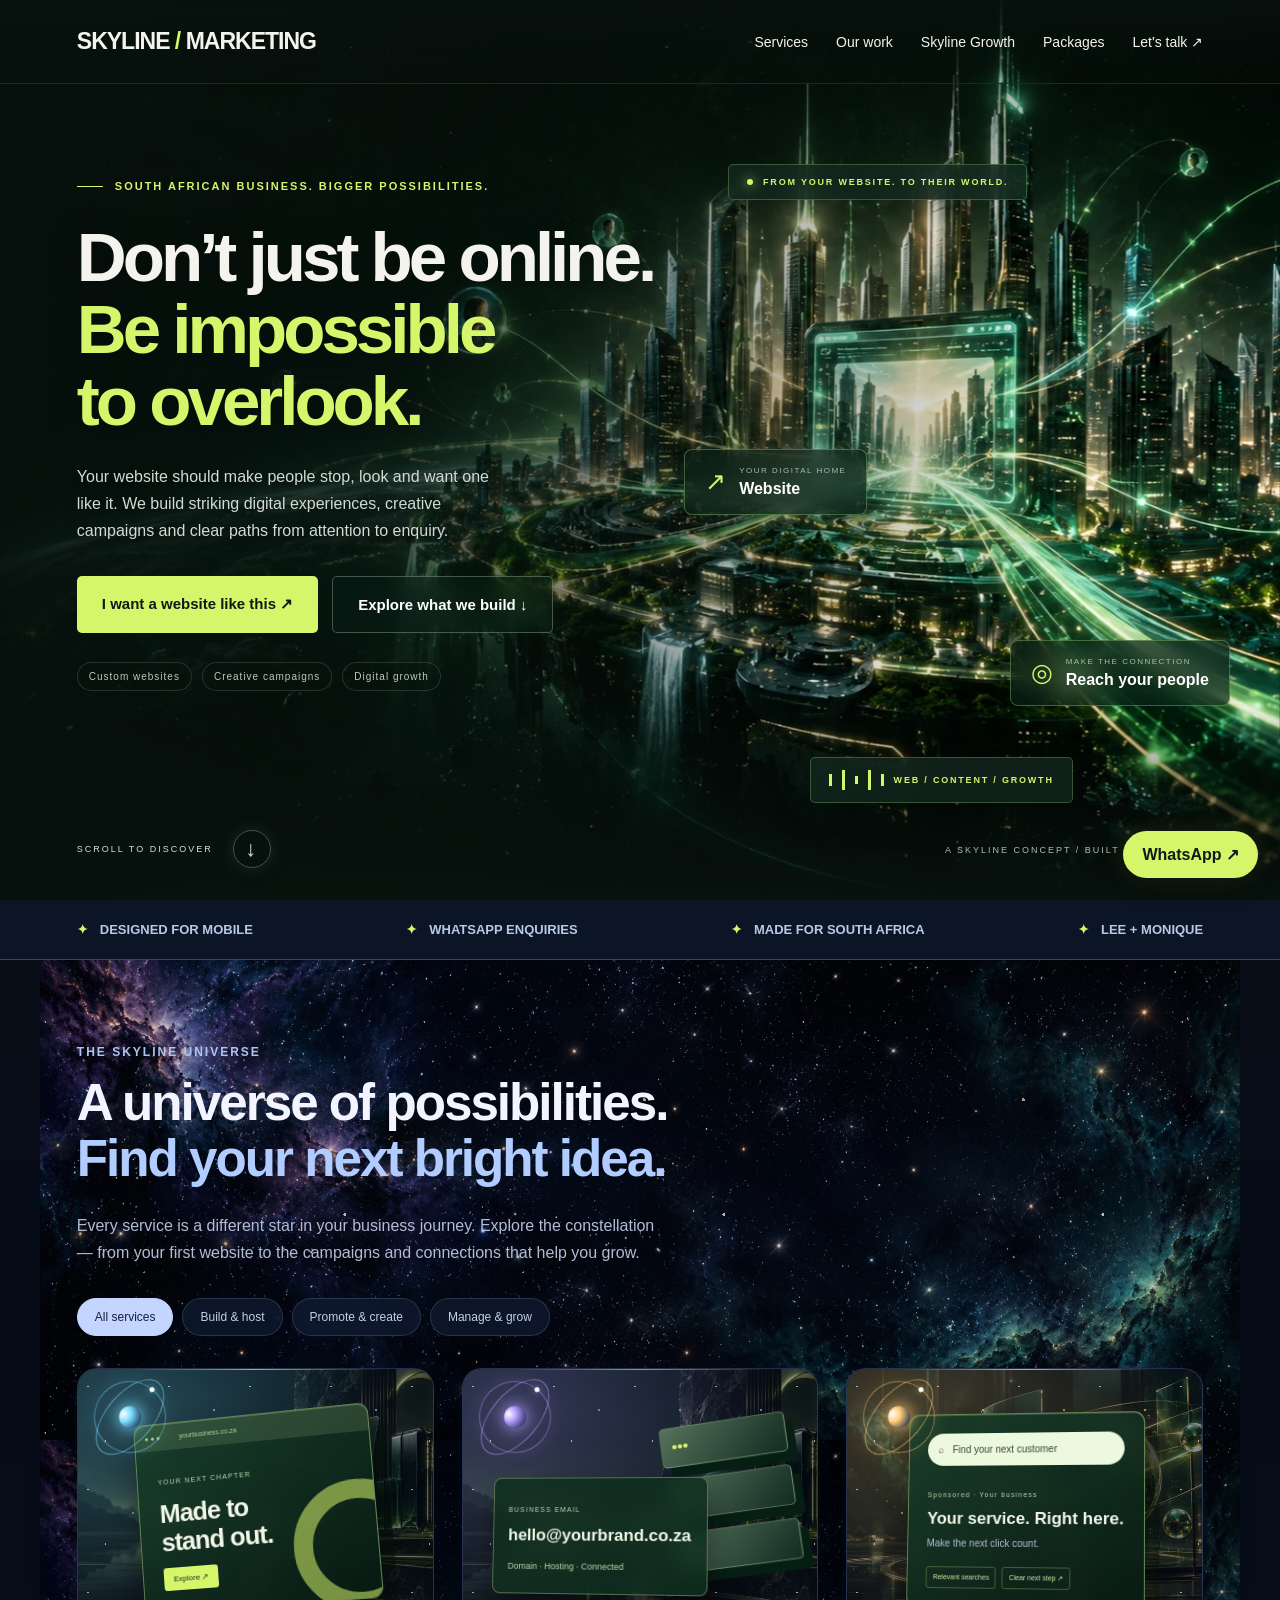
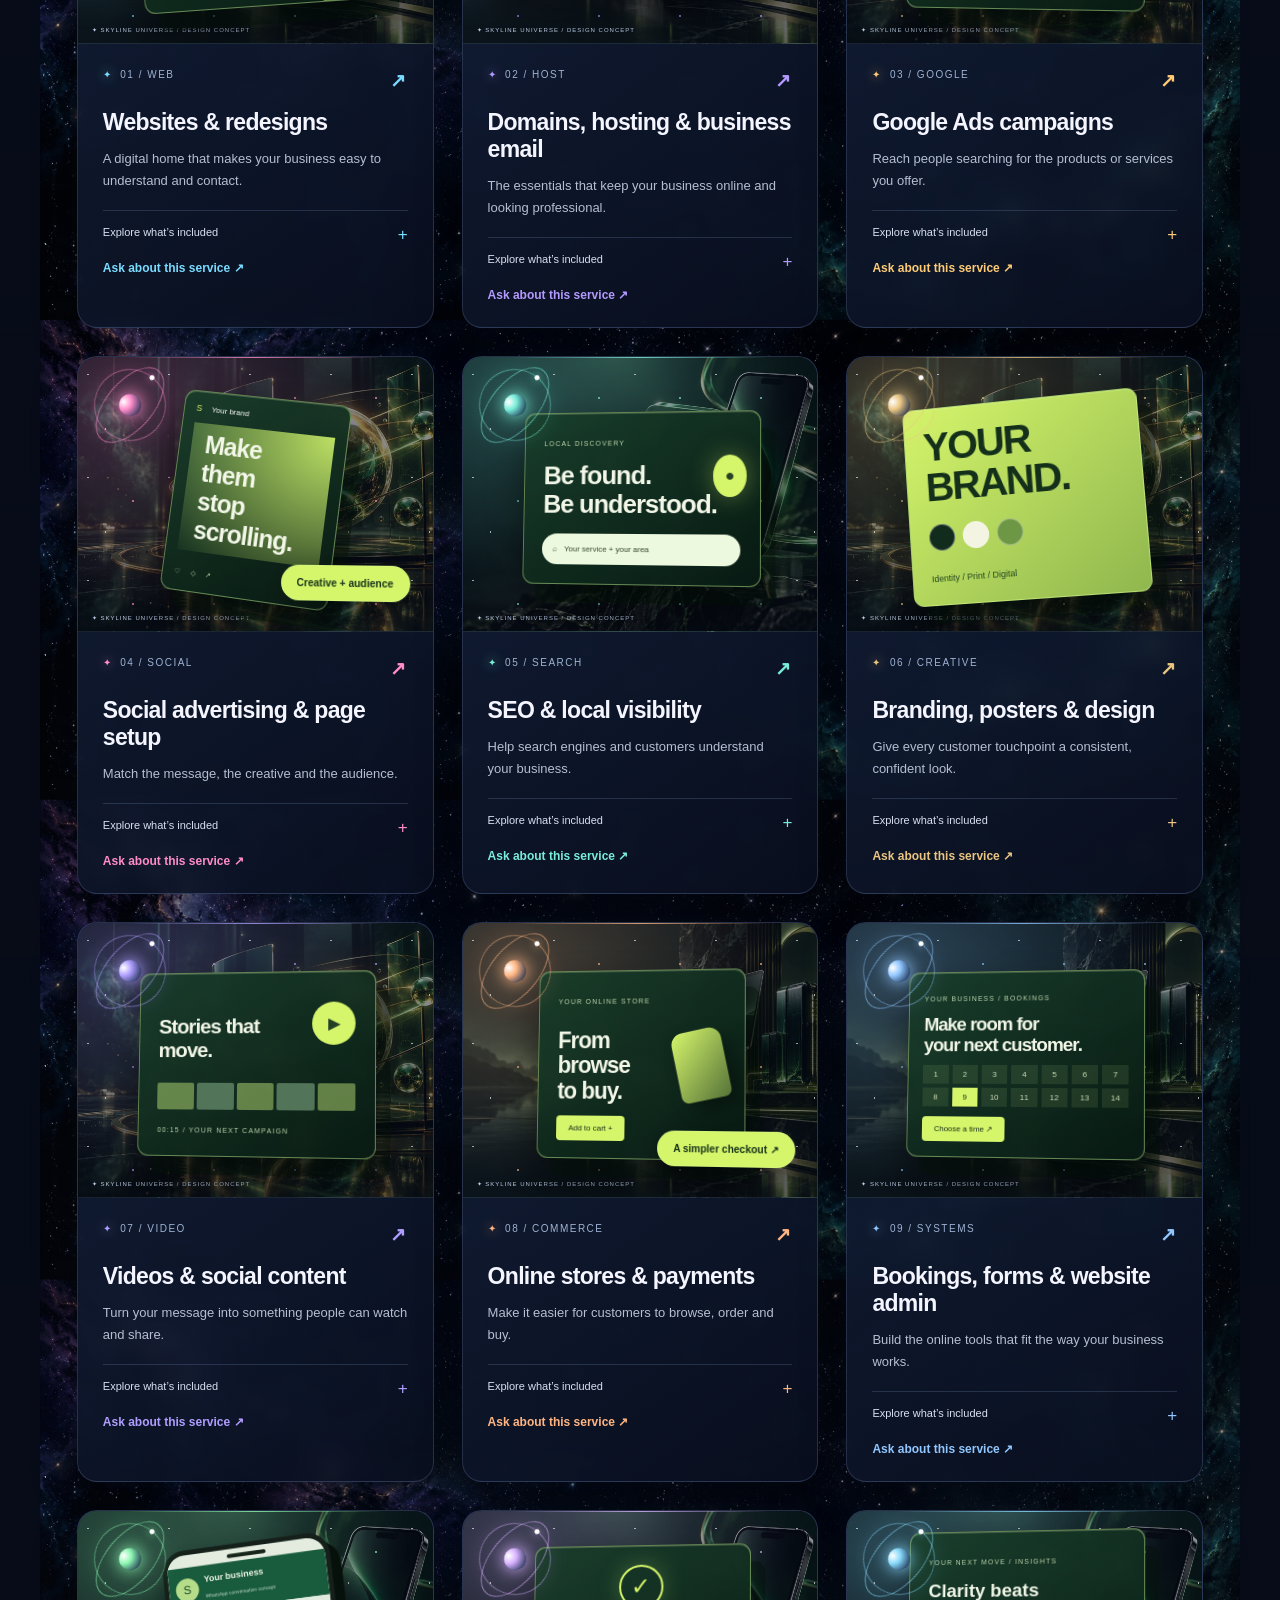
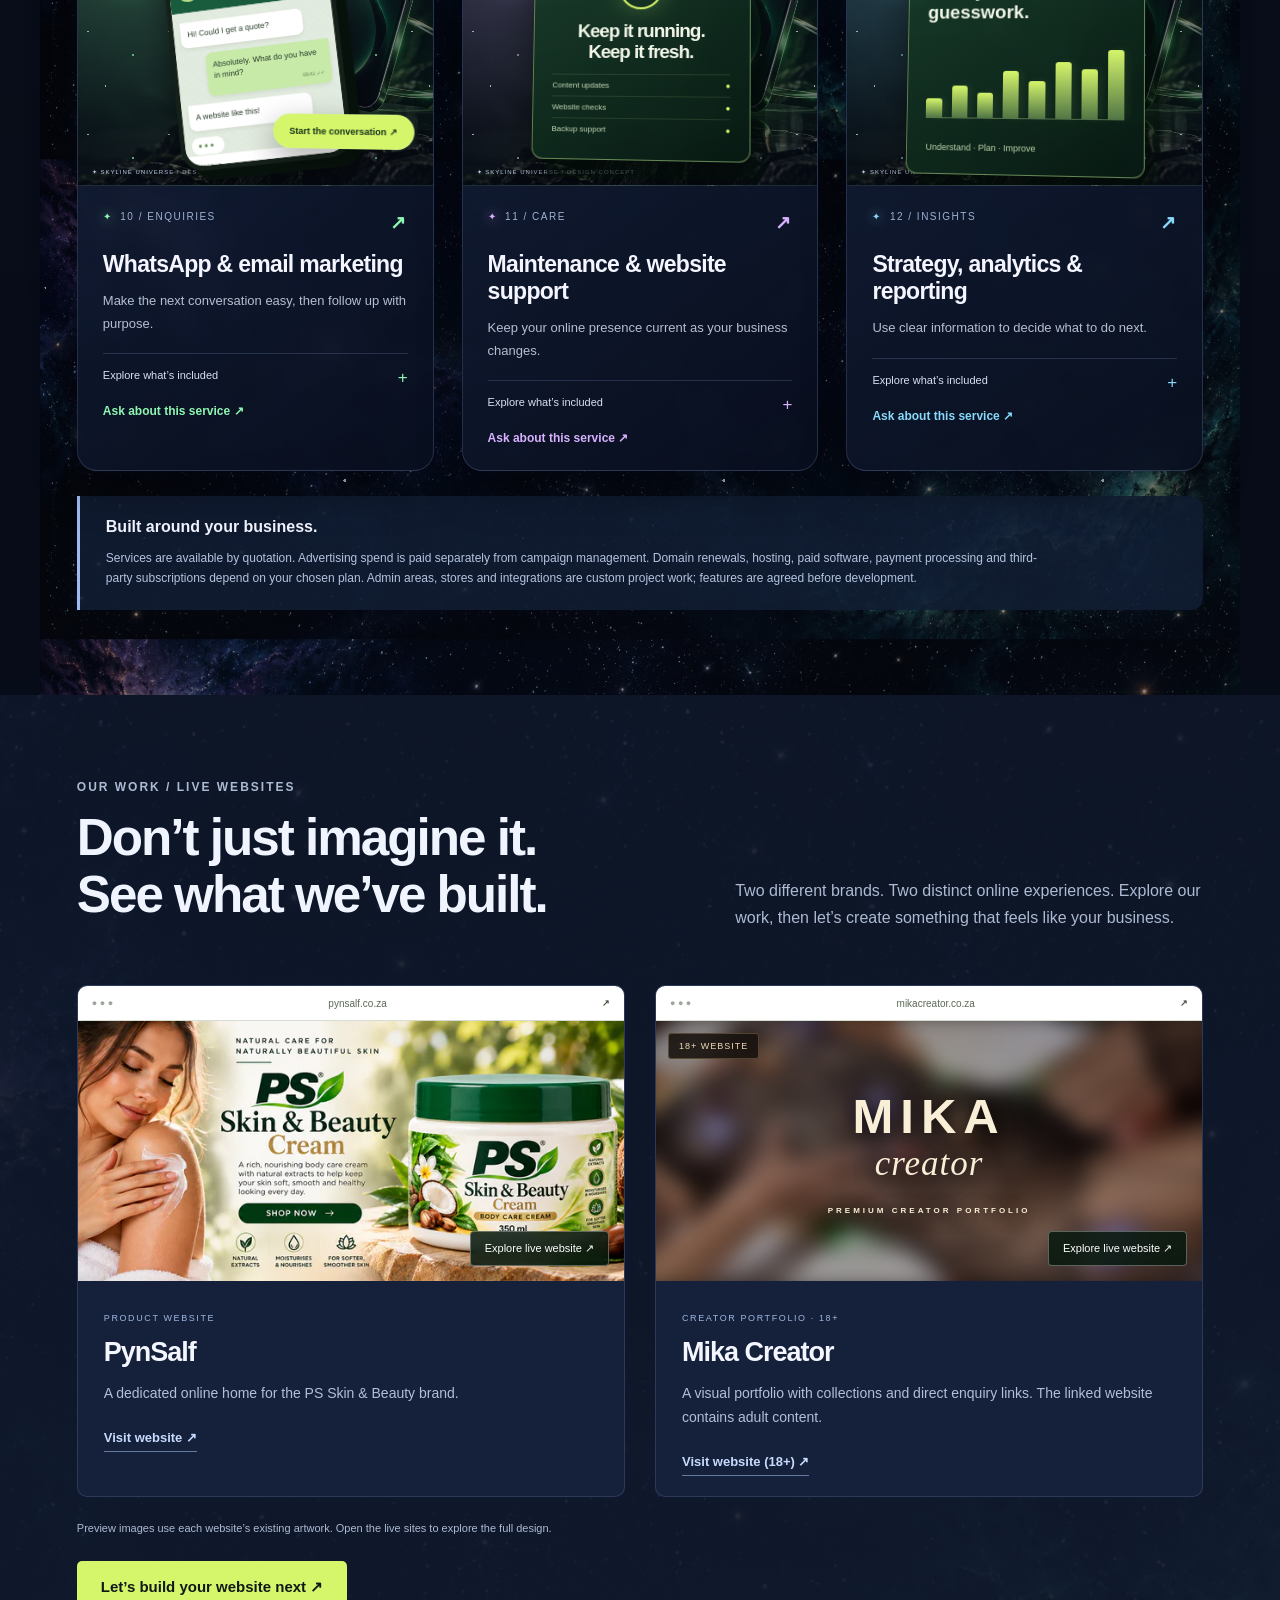
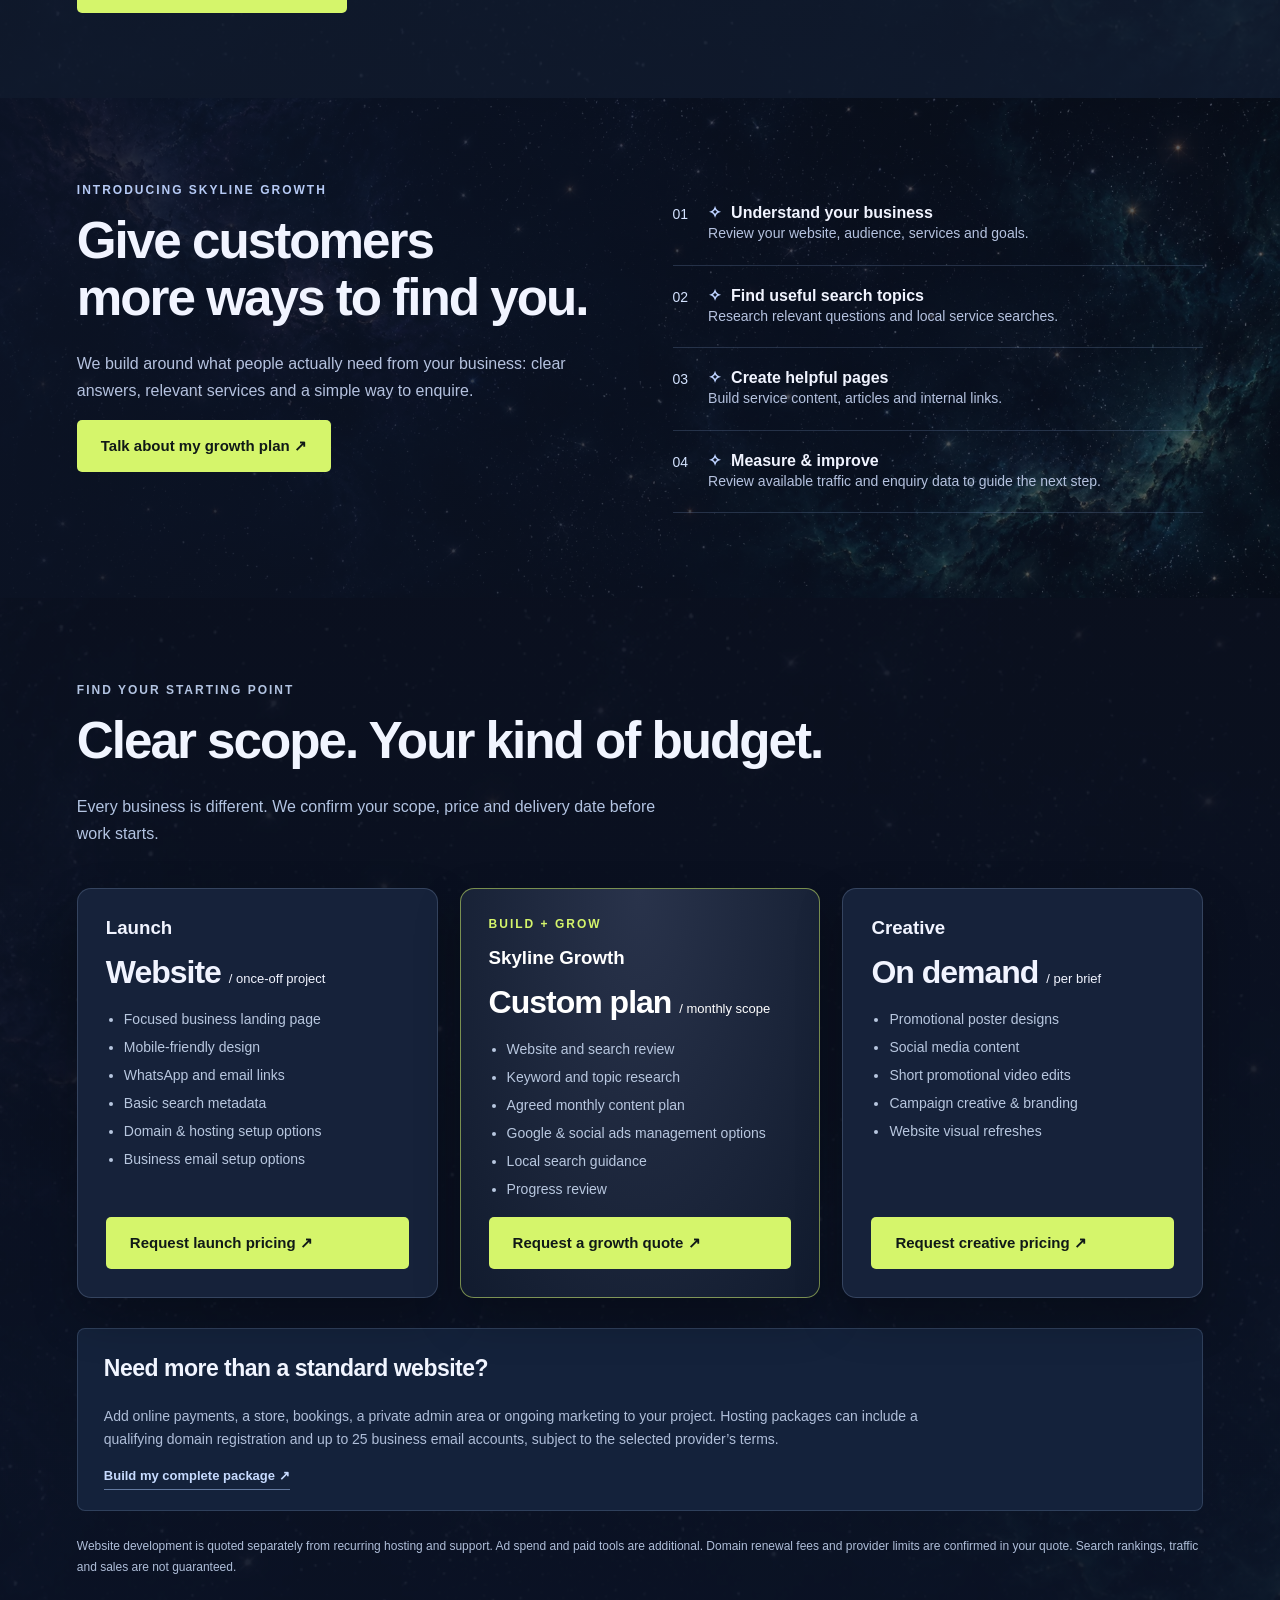
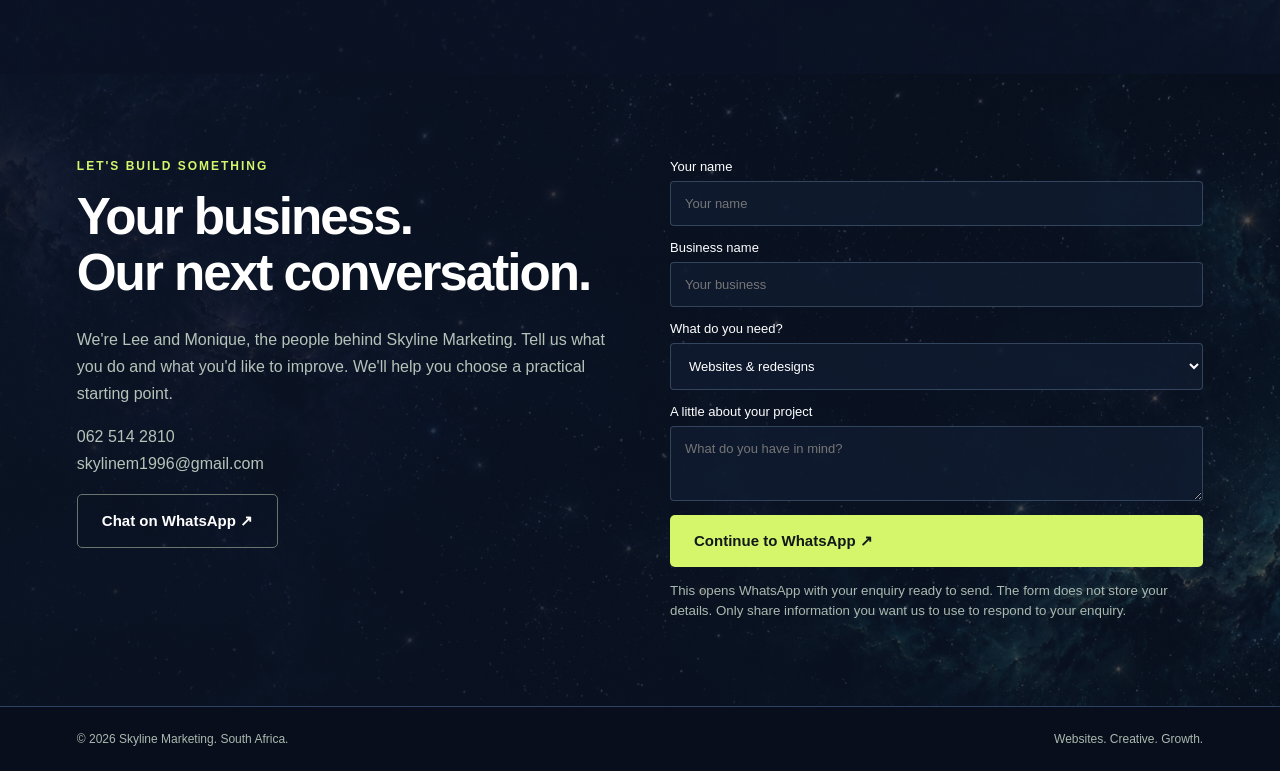
==== index.html @ 32ef8bd4 "Add complete Skyline Marketing universe website and visual assets" ====
<!doctype html><html lang="en"><head><meta charset="utf-8"><meta name="viewport" content="width=device-width, initial-scale=1"><title>Skyline Marketing | Websites & Digital Growth South Africa</title><meta name="description" content="Skyline Marketing builds websites, brand visuals and digital growth plans for South African small businesses. Talk to Lee and Monique."><style>
:root{--bg:#101917;--paper:#f4f3ed;--lime:#d5f56b;--muted:#a8b4ac}*{box-sizing:border-box}html{scroll-behavior:smooth}body{margin:0;background:var(--paper);color:var(--bg);font-family:Arial,sans-serif}a{color:inherit;text-decoration:none}header{background:var(--bg);color:var(--paper);padding:25px 6%;display:flex;justify-content:space-between;align-items:center;border-bottom:1px solid #35413c}.brand{font-weight:900;font-size:23px;letter-spacing:-1px}.brand span{color:var(--lime)}nav{display:flex;gap:28px;font-size:14px}.btn{display:inline-flex;padding:17px 24px;border-radius:5px;background:var(--lime);color:var(--bg);font-weight:700;border:0;cursor:pointer;font-size:15px}.outline{background:transparent;border:1px solid #68746d;color:white}.hero{background:var(--bg);color:var(--paper);padding:70px 6% 55px;display:grid;grid-template-columns:1.2fr 1fr;gap:65px;align-items:center}.eyebrow{text-transform:uppercase;letter-spacing:2px;font-size:12px;font-weight:700;color:#647063}.hero .eyebrow{color:var(--lime)}h1{font-size:clamp(48px,6.8vw,92px);line-height:1.01;letter-spacing:-5px;margin:25px 0}h1 em{font-style:normal;color:var(--lime)}p{line-height:1.7}.hero p{color:#bbc5be;max-width:480px;font-size:17px}.actions{display:flex;flex-wrap:wrap;gap:12px;margin-top:28px}.hero-note{font-size:12px!important;margin-top:26px}.visual{position:relative;background:#23332a;border-radius:12px;padding:25px;transform:rotate(-3deg);box-shadow:0 30px 70px #0005}.window{background:var(--paper);border-radius:7px;overflow:hidden}.bar{padding:12px;background:#dddeda;display:flex;gap:5px}.bar i{width:7px;height:7px;border-radius:100%;background:#9ba39b}.demo{padding:28px}.demo small{font-weight:800;letter-spacing:2px}.demo h2{font-size:41px;line-height:1.05;letter-spacing:-2px;margin:20px 0}.demo-art{height:130px;background:#baceab;position:relative;overflow:hidden;margin-top:24px}.demo-art:before{content:'';position:absolute;width:160px;height:160px;border:30px solid #345242;border-radius:50%;right:25px;top:25px}.demo-art:after{content:'';position:absolute;width:170px;height:180px;background:#759161;left:25px;top:45px;transform:rotate(-22deg)}.label{position:absolute;right:-15px;bottom:22px;background:var(--lime);padding:16px 22px;font-weight:800;transform:rotate(3deg);box-shadow:0 8px 25px #0003}.strip{padding:22px 6%;display:flex;justify-content:space-between;gap:20px;border-bottom:1px solid #d5d9cf;font-size:13px;font-weight:700}.section{padding:85px 6%}h2{font-size:clamp(33px,4vw,52px);letter-spacing:-2px;line-height:1.1;margin:16px 0 24px}.intro{max-width:580px;color:#626d65}.grid{display:grid;grid-template-columns:repeat(3,1fr);gap:22px;margin-top:40px}.card{border-top:1px solid #b6c0b2;padding:25px 0}.number{font-size:13px;color:#6b7864}.card h3{font-size:24px;letter-spacing:-.7px}.card p{color:#626d65;font-size:15px}.growth{background:#dfe8d7;display:grid;grid-template-columns:1fr 1fr;gap:65px}.steps{list-style:none;margin:0;padding:0}.steps li{padding:20px 0;border-bottom:1px solid #b2bea9;display:flex;gap:20px}.steps b{display:block}.steps span{color:#66755d;font-size:14px;line-height:1.6}.pricing{background:#fff}.price-card{border:1px solid #d7ded2;border-radius:8px;padding:28px;display:flex;flex-direction:column}.price-card.featured{background:var(--bg);color:white;border:0}.price-card h3{margin:0 0 15px}.price{font-size:32px;font-weight:800;letter-spacing:-1px}.price small{font-size:13px;font-weight:400;letter-spacing:0}.price-card ul{padding-left:18px;line-height:2;color:#626d65;font-size:14px;flex:1}.featured ul{color:#bcc8bf}.footnote{font-size:12px;color:#647063;margin-top:25px}.contact{background:var(--bg);color:white;display:grid;grid-template-columns:1fr 1fr;gap:60px}.contact p{color:#b5c3b9}form{display:grid;gap:14px}label{font-size:13px;display:grid;gap:7px}input,select,textarea{width:100%;padding:14px;border:1px solid #54655b;border-radius:4px;background:#23332a;color:white;font:inherit}textarea{resize:vertical}form small{color:#aab9af;line-height:1.5}footer{background:var(--bg);color:#aab9af;padding:25px 6%;border-top:1px solid #35453b;display:flex;justify-content:space-between;gap:20px;font-size:12px}.mobile-toggle{display:none}.wa{position:fixed;bottom:22px;right:22px;background:var(--lime);padding:14px 19px;border-radius:40px;font-weight:700;box-shadow:0 5px 25px #0003;z-index:5}@media(max-width:800px){header{padding:20px 6%}nav{display:none;position:absolute;top:67px;left:0;right:0;background:var(--bg);padding:25px 6%;z-index:8;flex-direction:column}nav.open{display:flex}.mobile-toggle{display:block;background:transparent;color:white;border:1px solid #526358;padding:8px 12px}.hero{grid-template-columns:1fr;padding-top:45px;gap:45px}h1{letter-spacing:-3px}.visual{margin:0 12px 15px}.strip{flex-wrap:wrap;justify-content:center;font-size:11px}.grid{grid-template-columns:1fr}.section{padding:55px 6%}.growth,.contact{grid-template-columns:1fr;gap:30px}footer{flex-direction:column;padding-bottom:85px}.demo h2{font-size:35px}}

.hero{position:relative;overflow:hidden;min-height:700px;grid-template-columns:1fr 1.12fr;gap:20px;padding-top:65px;padding-bottom:70px;background:radial-gradient(ellipse at 80% 50%,#18392e 0%,#101917 62%)}.hero>div:first-child{z-index:2}h1{font-size:clamp(48px,6vw,84px);letter-spacing:-4px}.skyline-visual{position:relative;align-self:stretch;min-height:520px;display:flex;align-items:center;margin-right:-8vw}.skyline-visual img{width:116%;height:100%;position:absolute;inset:0;object-fit:cover;object-position:58% center;mask-image:linear-gradient(to right,transparent,black 12%,black 85%,transparent);border-radius:0}.skyline-visual:after{content:'';position:absolute;inset:0;background:linear-gradient(0deg,#101917 0%,transparent 22%,transparent 82%,#101917);pointer-events:none}.data-strip,.network-chip{position:absolute;z-index:2;border:1px solid #b3f58640;background:#12271dcc;backdrop-filter:blur(12px);box-shadow:0 10px 40px #0003}.data-strip{padding:12px 18px;border-radius:5px;color:#d5f56b;font-size:10px;font-weight:700;letter-spacing:1.8px;display:flex;align-items:center;gap:10px}.strip-top{top:35px;left:8%}.signal{width:6px;height:6px;background:#d5f56b;border-radius:50%;box-shadow:0 0 12px #d5f56b;animation:pulse 3s infinite}.network-chip{display:flex;align-items:center;gap:13px;padding:16px 20px;border-radius:8px}.network-chip>span{color:#d5f56b;font-size:25px}.network-chip small{display:block;color:#a7bcae;font-size:8px;letter-spacing:1.5px;margin-bottom:5px}.network-chip b{font-size:16px;color:white}.chip-web{left:2%;top:43%}.chip-people{right:14%;bottom:23%}.strip-bottom{bottom:30px;left:12%}.strip-bottom i{width:3px;background:#d5f56b;height:12px;animation:pulse 2s infinite}.strip-bottom i:nth-child(2n){height:20px;animation-delay:.4s}.strip-bottom i:nth-child(3n){height:8px;animation-delay:.8s}@keyframes pulse{50%{opacity:.45}}@media(prefers-reduced-motion:reduce){.signal,.strip-bottom i{animation:none}}@media(max-width:800px){.hero{grid-template-columns:1fr;min-height:0;padding-top:45px;padding-bottom:10px}.skyline-visual{height:400px;min-height:400px;margin:0 -6vw}.skyline-visual img{width:100%;mask-image:linear-gradient(to right,transparent,black 5%,black 95%,transparent)}.strip-top{top:20px;left:8%}.chip-web{left:6%;top:40%}.chip-people{right:6%;bottom:20%}.strip-bottom{bottom:20px;left:8%}.hero h1{font-size:clamp(47px,11vw,72px);letter-spacing:-3px}.network-chip{padding:12px}.network-chip b{font-size:14px}}@media(min-width:1500px){.hero{padding-left:max(6%,calc((100vw - 1380px)/2));padding-right:max(6%,calc((100vw - 1380px)/2))}}

header{position:absolute;top:0;left:0;right:0;z-index:10;background:linear-gradient(#07110dea,transparent);border-bottom:1px solid #ffffff18;padding-top:28px;padding-bottom:28px}nav a{transition:color .2s}nav a:hover{color:var(--lime)}.hero{display:block;min-height:820px;min-height:100svh;padding:180px 6% 155px;background:#08110d;isolation:isolate}.hero-backdrop{position:absolute;inset:0;z-index:-3;overflow:hidden}.hero-backdrop img{height:100%;width:100%;object-fit:cover;object-position:center center;animation:skyline-reveal 1.5s ease-out both}.hero:before{content:'';position:absolute;inset:0;z-index:-2;background:linear-gradient(90deg,#06110de8 0%,#07120dac 30%,#07120d35 58%,transparent 85%),linear-gradient(0deg,#07110d 0%,transparent 22%,transparent 75%,#07110d70)}.hero:after{content:'';position:absolute;inset:0;z-index:-1;background:radial-gradient(ellipse at 19% 45%,#07120d50,transparent 60%);pointer-events:none}.hero>div:first-child{z-index:-3}.hero>div:nth-child(2){max-width:680px;position:relative;z-index:3}.hero .eyebrow{display:flex;align-items:center;gap:12px;font-size:11px;letter-spacing:2px}.hero .eyebrow:before{content:'';width:26px;height:1px;background:var(--lime)}.hero h1{font-size:clamp(55px,5.4vw,88px);line-height:1.04;letter-spacing:-4px;margin-top:30px;text-shadow:0 5px 35px #0005}.hero p{max-width:440px;font-size:16px;color:#d1dbd3;text-shadow:0 2px 12px #000}.hero .actions{margin-top:32px;gap:14px}.hero .btn{padding:19px 25px;transition:transform .2s,box-shadow .2s}.hero .btn:hover{transform:translateY(-3px);box-shadow:0 10px 35px #d5f56b25}.hero .outline{background:#09201865;border-color:#c8e2cb50;backdrop-filter:blur(10px)}.hero-tags{display:flex;gap:10px;flex-wrap:wrap;margin-top:29px}.hero-tags span{font-size:10px;letter-spacing:1px;color:#bbcabe;border:1px solid #bddbc42b;padding:8px 11px;border-radius:30px;background:#08150d60}.skyline-visual{position:absolute;inset:115px 0 90px 51%;height:auto;min-height:0;margin:0;display:block;pointer-events:none}.skyline-visual:after{display:none}.strip-top{left:12%;top:7%;font-size:9px}.chip-web{left:5%;top:48%;animation:float-card 7s ease-in-out infinite}.chip-people{right:8%;bottom:15%;animation:float-card 8s ease-in-out infinite;animation-delay:-3s}.strip-bottom{left:25%;bottom:1%;font-size:9px}.network-chip{background:#071d16ac;border-color:#b3f58650}.hero-scroll{position:absolute;bottom:32px;left:6%;display:flex;gap:20px;align-items:center;font-size:9px;letter-spacing:2px;color:#d5e1d8}.hero-scroll b{font-size:22px;font-weight:400;width:38px;height:38px;border:1px solid #d5e1d84a;border-radius:50%;display:grid;place-items:center}.hero-caption{position:absolute;bottom:45px;right:6%;color:#a8c1ae;font-size:9px;letter-spacing:2px}.strip{background:#0c1913;color:#b9cbbe;border-color:#26382b}.strip span:before{content:'✦';color:var(--lime);margin-right:12px}@keyframes float-card{50%{transform:translateY(-9px)}}@keyframes skyline-reveal{from{transform:scale(1.035);opacity:.5}to{transform:scale(1);opacity:1}}@media(min-width:1600px){.hero{padding-top:210px}.hero h1{font-size:92px}}@media(max-width:800px){header{padding:22px 6%;background:linear-gradient(#06110def,transparent)}.brand{font-size:19px}nav{top:67px}.hero{padding:130px 6% 340px;min-height:940px;min-height:max(940px,100svh)}.hero>div:nth-child(2){max-width:100%}.hero h1{font-size:clamp(48px,10.5vw,72px);letter-spacing:-2.5px;margin:25px 0}.hero p{font-size:15px;max-width:440px}.hero-backdrop img{object-position:67% center}.hero:before{background:linear-gradient(0deg,#07110d 0%,#07110d20 23%,#07110d60 48%,#07110ddc 78%,#07110dbb),linear-gradient(90deg,#07110d50,transparent)}.hero .eyebrow{font-size:9px;letter-spacing:1.4px}.hero .btn{padding:16px 19px;font-size:13px}.hero-tags{margin-top:22px;gap:7px}.hero-tags span{font-size:9px;padding:7px 9px}.skyline-visual{inset:auto 0 75px;height:240px}.strip-top{left:6%;top:5%;font-size:8px;padding:10px 12px}.chip-web{left:6%;top:40%}.chip-people{right:6%;bottom:12%}.strip-bottom{display:none}.hero-scroll{bottom:24px}.hero-caption{display:none}.network-chip small{font-size:7px}.network-chip b{font-size:13px}.network-chip{padding:11px 13px}.strip{gap:14px;padding:20px 6%;font-size:10px}}@media(prefers-reduced-motion:reduce){.hero-backdrop img,.network-chip{animation:none}.hero .btn{transition:none}}

.portfolio{background:#e9eee4}.work-heading{display:grid;grid-template-columns:1.3fr 1fr;gap:50px;align-items:end}.work-grid{display:grid;grid-template-columns:1fr 1fr;gap:30px;margin:38px 0 22px}.work-card{background:#f9faf6;border:1px solid #cdd8c7;border-radius:10px;overflow:hidden;transition:transform .25s,box-shadow .25s}.work-card:hover{transform:translateY(-5px);box-shadow:0 18px 35px #1b362515}.work-preview{position:relative;display:block;background:#102319;overflow:hidden}.preview-browser{height:35px;background:#fff;display:flex;align-items:center;justify-content:space-between;padding:0 14px;color:#9ca69a;font-size:9px;border-bottom:1px solid #d8ddd4}.preview-browser small{font-size:10px;color:#5b6956}.preview-browser b{color:#41503d}.work-preview>img,.mika-photo{width:100%;height:260px;display:block;object-fit:cover;object-position:center}.mika-photo{position:relative;background:#12100d;overflow:hidden}.mika-photo img{width:100%;height:100%;object-fit:cover;object-position:center 32%;filter:brightness(.64) blur(10px);transform:scale(1.06)}.mika-preview-title{position:absolute;inset:0;display:flex;justify-content:center;align-items:center;flex-direction:column;font-size:49px;letter-spacing:7px;color:#f9efd7;font-weight:700;text-shadow:0 3px 20px #000}.mika-preview-title em{font-size:35px;font-family:Georgia,serif;letter-spacing:1px;font-weight:400}.mika-preview-title small{margin-top:22px;font-size:8px;letter-spacing:3px}.preview-visit{position:absolute;bottom:15px;right:15px;padding:10px 14px;font-size:11px;background:#07180ed9;color:white;border:1px solid #ffffff50;border-radius:4px;backdrop-filter:blur(8px)}.adult-label{position:absolute;top:47px;left:12px;font-size:9px;letter-spacing:1px;background:#17120ee0;color:#edd8b3;border:1px solid #cbaa7050;padding:7px 10px;border-radius:3px}.work-info{padding:26px}.work-type{font-size:9px;letter-spacing:1.6px;color:#6a7b62}.work-info h3{font-size:27px;letter-spacing:-1px;margin:12px 0}.work-info p{font-size:14px;color:#64705f;margin-bottom:22px}.work-link{font-size:13px;font-weight:700;border-bottom:1px solid #8fa083;padding-bottom:6px}.work-note{font-size:11px;color:#708168;margin-bottom:24px}@media(max-width:800px){.work-heading,.work-grid{grid-template-columns:1fr;gap:20px}.work-heading .intro{margin-top:0}.work-preview>img,.mika-photo{height:220px}.work-info{padding:22px}.mika-preview-title{font-size:40px}}

.service-filter{display:flex;gap:9px;flex-wrap:wrap;margin:32px 0}.service-filter button{font:inherit;font-size:12px;padding:11px 17px;border:1px solid #becbb7;border-radius:30px;cursor:pointer;background:transparent;color:#405239}.service-filter button.active{background:#14271a;color:#d5f56b;border-color:#14271a}.service-catalogue{display:grid;grid-template-columns:repeat(3,1fr);gap:20px}.service-tile{padding:27px;background:#fbfcf7;border:1px solid #d2dccb;border-radius:8px;display:flex;flex-direction:column;transition:border-color .2s,transform .2s}.service-tile:hover{border-color:#779666;transform:translateY(-3px)}.service-tile[hidden]{display:none}.service-index{display:flex;justify-content:space-between;font-size:10px;letter-spacing:1.5px;color:#788b6e}.service-index b{font-size:19px;color:#507240}.service-tile h3{font-size:23px;letter-spacing:-.7px;margin:23px 0 12px}.service-tile p{font-size:14px;color:#62725b;margin:0}.service-tile ul{padding:0;list-style:none;margin:20px 0 26px;flex:1}.service-tile li{font-size:12px;line-height:1.6;border-top:1px solid #e4eadd;padding:9px 0;color:#4d5f44}.service-enquire{font-size:12px;font-weight:700;color:#2e4a23}.service-scope{margin-top:25px;padding:22px 26px;border-left:3px solid #a7c96e;background:#e7eddf}.service-scope p{font-size:12px;color:#62735a;margin-bottom:0;max-width:950px}.package-extras{margin-top:30px;border:1px solid #ccd8c3;padding:26px;border-radius:8px;background:#f3f7ed}.package-extras h3{margin-top:0;font-size:23px;letter-spacing:-.5px}.package-extras p{font-size:14px;color:#63715d;max-width:840px}@media(max-width:1050px){.service-catalogue{grid-template-columns:repeat(2,1fr)}}@media(max-width:650px){.service-catalogue{grid-template-columns:1fr}.service-tile{padding:24px}.service-filter{gap:7px}.service-filter button{font-size:11px;padding:10px 13px}}

.services-full{background:#09150f;color:#f1f5ed;padding-top:85px}.services-full>.eyebrow{color:#b4d78b}.services-full>.intro{color:#a6b9a8}.service-filter button{border-color:#3c5140;color:#c1d1bc;background:#14251a}.service-filter button.active{background:#d5f56b;color:#13210b;border-color:#d5f56b}.service-catalogue{gap:24px}.service-tile{padding:0;background:linear-gradient(145deg,#192b1d,#102017);border:1px solid #365039;border-radius:16px;overflow:hidden;display:block;box-shadow:0 16px 45px #0003}.service-tile:hover{border-color:#b3d780;transform:translateY(-5px);box-shadow:0 20px 50px #0006}.service-scene{height:260px;position:relative;overflow:hidden;isolation:isolate;background:#07140d;background-image:linear-gradient(0deg,#0a1c11cc,#08170b35),var(--scene-image);background-size:cover;background-position:center;perspective:900px;border-bottom:1px solid #b5db6c20}.service-scene:before{content:'';position:absolute;inset:0;background:radial-gradient(ellipse at 50% 60%,#b3f66c1a,transparent 70%)}.scene-grid{position:absolute;inset:45% -30% -60%;background-image:linear-gradient(#b8e67d18 1px,transparent 1px),linear-gradient(90deg,#b8e67d18 1px,transparent 1px);background-size:30px 30px;transform:rotateX(60deg)}.scene-object{position:absolute;inset:23px 25px 26px;display:flex;justify-content:center;align-items:center;transform:rotateY(-9deg) rotateX(4deg);transition:transform .65s}.service-tile:hover .scene-object{transform:rotateY(0) rotateX(0) translateY(-4px)}.concept-tag{position:absolute;bottom:10px;left:14px;font-size:7px;letter-spacing:1.6px;color:#b4cba9}.service-copy{padding:25px}.service-index{color:#98ad91}.service-index b{color:#d5f56b}.service-tile h3{font-size:23px;color:#f2f6ec;margin:17px 0 12px}.service-tile p{color:#b0c1ac;font-size:13px}.service-details{margin:18px 0}.service-details summary{cursor:pointer;list-style:none;display:flex;justify-content:space-between;font-size:11px;color:#d3e3c9;border-top:1px solid #49614065;padding-top:15px}.service-details summary::-webkit-details-marker{display:none}.service-details summary span{color:#d5f56b;font-size:17px;line-height:1}.service-details[open] summary span{transform:rotate(45deg)}.service-tile ul{margin:12px 0}.service-tile li{color:#b3c6ab;border-color:#34502d80;font-size:11px}.service-enquire{display:block;color:#d5f56b;font-size:12px;margin-top:18px}.service-scope{background:#182b1a;border-color:#9dca62}.service-scope p{color:#afc2a5}.scene-object small{font-size:7px;letter-spacing:1.2px;color:#bfd6ad}.scene-object b{color:#f2f7e8}.mini-window,.search-demo,.social-demo,.seo-demo,.brand-demo,.video-demo,.shop-demo,.booking-demo,.care-demo,.analytics-demo{position:relative;width:240px;background:linear-gradient(145deg,#183d29ed,#071a12ed);border:1px solid #b8e28780;border-radius:11px;box-shadow:14px 18px 0 #04110970,0 22px 45px #0008,inset 0 1px 0 #f0ffc330;backdrop-filter:blur(9px);padding:19px}.mini-window{padding:0;overflow:hidden;transform:rotate(-5deg)}.mini-bar{font-size:7px;background:#bdd79725;padding:10px;color:#b5d399;display:flex;gap:20px}.mini-page{position:relative;padding:21px;min-height:155px;overflow:hidden}.mini-page b,.seo-demo b,.video-demo b,.shop-demo b,.booking-demo b,.care-demo b{display:block;font-size:26px;letter-spacing:-1px;line-height:1.1;margin:12px 0}.mini-page i{display:inline-block;font-size:8px;padding:7px 10px;background:#d5f56b;color:#18321c;font-style:normal;border-radius:3px}.mini-orbit{position:absolute;width:130px;height:130px;border:19px solid #d5f56b;border-radius:50%;right:-47px;top:47px;opacity:.55}.server-stack{width:125px;transform:rotate(-8deg);position:absolute;right:0;top:15px}.server-stack i{display:block;height:40px;background:linear-gradient(135deg,#56725b,#122d22);border:1px solid #c8e9a655;box-shadow:8px 10px 0 #061e13;margin-bottom:13px;border-radius:5px}.server-stack i:before{content:'•••';color:#d5f56b;padding:10px;display:block}.glass-float{position:absolute;left:0;bottom:20px;padding:20px 15px;background:#0e2e1edb;border:1px solid #abc98c70;border-radius:8px;box-shadow:0 15px 30px #0007;backdrop-filter:blur(10px)}.glass-float b{display:block;font-size:17px;margin:10px 0}.glass-float span,.brand-demo>span,.analytics-demo>span{font-size:9px;color:#bed4ac}.search-input{padding:11px;background:#edf9df;color:#334727;border-radius:20px;font-size:10px;margin-bottom:18px}.search-demo>b{display:block;font-size:17px;margin-top:8px}.search-demo p{font-size:10px;margin-top:6px}.mini-tags{display:flex;gap:6px;margin-top:15px}.mini-tags span{font-size:7px;color:#d4eca9;border:1px solid #99be6e60;padding:6px;border-radius:3px}.social-demo{width:170px;padding:12px;transform:rotate(7deg)}.social-avatar{font-size:9px;color:#d5f56b}.social-avatar span{color:white;margin-left:10px;font-size:8px}.social-image{height:130px;margin:10px 0;background:radial-gradient(circle at 100% 0,#bcdf63,transparent),linear-gradient(150deg,#284e34,#0b2015);padding:14px;display:flex;align-items:center}.social-image b{font-size:25px;letter-spacing:-1px}.floating-pill{position:absolute;bottom:4px;right:0;padding:11px 15px;border:1px solid #d4f68c80;border-radius:30px;background:#d5f56b;color:#17331a;font-size:10px;font-weight:700;box-shadow:0 10px 30px #0005}.seo-demo .search-input{font-size:8px;margin:16px 0 0}.map-pin{position:absolute;right:13px;top:43px;background:#d5f56b;color:#294022;padding:12px;border-radius:50%;box-shadow:0 0 25px #d5f56b60}.brand-demo{transform:rotate(-5deg);background:linear-gradient(140deg,#d5f56b,#90b74e)}.brand-demo>b{font-size:41px;line-height:1;letter-spacing:-2px;color:#14301b}.palette{display:flex;gap:8px;margin:17px 0}.palette i{width:27px;height:27px;border-radius:50%;background:#112b1c;border:1px solid #ffffff60}.palette i:nth-child(2){background:#f4f4e3}.palette i:nth-child(3){background:#6e9745}.brand-demo>span{color:#254720}.video-demo{padding-top:30px}.play-symbol{float:right;width:43px;height:43px;background:#d5f56b;color:#214026;border-radius:50%;display:grid;place-items:center}.timeline{display:flex;gap:3px;height:27px;margin:22px 0 9px}.timeline i{flex:1;background:#b8dd7680;border-radius:2px}.timeline i:nth-child(2n){background:#527459}.video-demo b{font-size:21px;width:150px}.shop-demo{width:210px;height:190px}.product-shape{position:absolute;right:18px;top:60px;width:50px;height:70px;background:linear-gradient(135deg,#d5f56b,#567338);border-radius:12px 12px 7px 7px;box-shadow:10px 10px 20px #0005;transform:rotate(-12deg)}.shop-demo b{font-size:23px;max-width:120px;margin-top:21px}.shop-demo>span,.booking-demo>span{font-size:8px;padding:8px 12px;background:#d5f56b;color:#18301b;border-radius:4px;display:inline-block}.booking-demo{padding:15px}.booking-demo b{font-size:19px;margin:10px 0}.calendar-grid{display:grid;grid-template-columns:repeat(7,1fr);gap:4px;margin-bottom:10px}.calendar-grid i{font-style:normal;font-size:8px;color:#cfdfbb;background:#a8c77720;text-align:center;padding:5px}.calendar-grid i:nth-child(9){background:#d5f56b;color:#17301b}.chat-phone{position:relative;width:172px;height:224px;background:#e3ecdf;border:5px solid #142019;border-radius:23px;box-shadow:10px 10px 0 #07110b,0 22px 35px #0008;transform:rotate(-7deg);overflow:hidden;padding-top:13px}.phone-camera{position:absolute;top:5px;left:63px;width:40px;height:4px;border-radius:4px;background:#18251a}.chat-head{display:flex;align-items:center;gap:6px;background:#185b3d;padding:9px 7px}.chat-head b{font-size:9px;display:block}.chat-head small{font-size:5px;letter-spacing:0;color:#c7e0cc}.chat-avatar{display:grid;place-items:center;width:24px;height:24px;border-radius:50%;background:#b5dc88;color:#1d492c;font-size:12px}.chat-body{padding:10px 7px;background:repeating-linear-gradient(45deg,#e2ebdf,#e2ebdf 9px,#dae6d5 10px);height:145px}.bubble{font-size:8px;line-height:1.45;padding:7px;border-radius:7px;max-width:125px;margin-bottom:7px;color:#243a27;box-shadow:0 2px 4px #0001}.incoming{background:white;border-top-left-radius:0}.outgoing{background:#c8eaa9;margin-left:auto;border-top-right-radius:0}.bubble small{font-size:5px;letter-spacing:0;display:block;color:#587347;text-align:right}.typing{display:flex;gap:3px;background:white;padding:7px;width:33px;border-radius:8px}.typing i{width:3px;height:3px;border-radius:50%;background:#69925a;animation:typing-dot 1.4s infinite}.typing i:nth-child(2){animation-delay:.2s}.typing i:nth-child(3){animation-delay:.4s}.chat-compose{font-size:7px;color:#708367;background:white;padding:7px;display:flex;justify-content:space-between}.chat-compose b{color:#286749}.chat-pill{bottom:10px;right:-4px;font-size:9px}.care-demo{text-align:center;width:220px}.care-ring{display:grid;place-items:center;margin:auto;width:45px;height:45px;border:2px solid #d5f56b;border-radius:50%;color:#d5f56b;box-shadow:0 0 23px #bcff7340;font-size:24px}.care-demo b{font-size:19px}.status-lines{text-align:left}.status-lines span{display:flex;justify-content:space-between;font-size:8px;padding:6px 0;color:#c6d9b7;border-top:1px solid #c8e69a20}.status-lines i{color:#d5f56b;font-style:normal}.analytics-demo>b{display:block;font-size:19px;margin:12px 0}.chart-bars{height:78px;display:flex;gap:10px;align-items:flex-end;border-bottom:1px solid #c5e69960;margin:18px 0}.chart-bars i{flex:1;height:var(--bar);background:linear-gradient(#d5f56b,#527745);border-radius:3px 3px 0 0;box-shadow:4px 0 8px #d5f56b12}.growth{background:radial-gradient(ellipse at 100% 0,#304e2b,#172a1c);color:#f1f6e9}.growth .eyebrow{color:#c4e59c}.growth .intro,.growth .steps span{color:#b5c8aa}.growth .steps li{border-color:#4a633d}.pricing{background:#e9eee2}.price-card{border-radius:14px;box-shadow:0 15px 35px #1c301511}.price-card.featured{background:linear-gradient(145deg,#25452c,#0c2115);border:1px solid #a8c375}.contact{background:radial-gradient(ellipse at 100% 20%,#203f2b,#101917)}@keyframes typing-dot{50%{opacity:.3;transform:translateY(-2px)}}@media(max-width:1050px){.service-catalogue{grid-template-columns:repeat(2,1fr)}}@media(max-width:650px){.service-catalogue{grid-template-columns:1fr;gap:25px}.service-scene{height:245px}.scene-object{inset:17px 35px 20px}.service-copy{padding:23px}.service-tile h3{font-size:24px}.service-tile p{font-size:14px}.service-details summary{font-size:12px}.service-enquire{font-size:13px}.wa{font-size:13px;padding:13px 16px;bottom:16px;right:16px}.service-tile:hover{transform:none}}@media(prefers-reduced-motion:reduce){.typing i{animation:none}.scene-object,.service-tile{transition:none}.service-tile:hover .scene-object{transform:rotateY(-9deg) rotateX(4deg)}}

body{background:#070c18}.services-full{position:relative;isolation:isolate;background:#070c18;color:#f2f4ff;overflow:hidden}.services-full:before{content:'';position:absolute;inset:0;z-index:-2;background:linear-gradient(#070c1830,#070c1880),url('assets/skyline-universe.webp') center top/1200px auto repeat-y}.services-full:after{content:'';position:absolute;inset:0;z-index:-1;pointer-events:none;background-image:radial-gradient(1px 1px at 12% 15%,#c4e9ff 98%,transparent),radial-gradient(1.5px 1.5px at 70% 34%,#ffdfab 98%,transparent),radial-gradient(1px 1px at 38% 76%,#abbbff 98%,transparent),radial-gradient(1.5px 1.5px at 91% 62%,#fff 98%,transparent);background-size:379px 411px;opacity:.7;animation:constellation-shimmer 8s ease-in-out infinite}.services-full h2 em{font-style:normal;color:#b1cdff}.services-full .eyebrow{color:#aec4f2}.services-full>.intro{color:#b1bcd3}.service-filter button{background:#101a30c9;border-color:#53658265;color:#c5d0e5;backdrop-filter:blur(10px)}.service-filter button.active{background:#c4d5ff;color:#15213a;border-color:#c4d5ff}.service-catalogue{position:relative;gap:28px}.service-tile{position:relative;background:linear-gradient(145deg,#14213bed,#090f1fe8);border-color:#889ccb38;box-shadow:0 18px 45px #0005,0 0 35px #789cff08;border-radius:20px;backdrop-filter:blur(7px)}.service-tile:before{content:'';position:absolute;top:0;left:14%;right:14%;height:1px;background:linear-gradient(90deg,transparent,var(--star),transparent);z-index:4;opacity:.8}.service-tile:hover{border-color:var(--star);box-shadow:0 25px 55px #0008,0 0 30px color-mix(in srgb,var(--star) 15%,transparent)}.service-scene{height:275px;border-bottom-color:#8198c32b;background-image:linear-gradient(0deg,#080e1ba6,#08112865),var(--scene-image);background-position:center;position:relative}.service-scene:before{background:radial-gradient(ellipse at 15% 15%,color-mix(in srgb,var(--star) 25%,transparent),transparent 65%);z-index:0}.scene-grid{inset:0;background-image:radial-gradient(1px 1px at 12% 17%,#eef5ff 98%,transparent),radial-gradient(1px 1px at 68% 40%,var(--star) 98%,transparent),radial-gradient(1px 1px at 34% 70%,white 98%,transparent);background-size:81px 103px;transform:none;opacity:.65}.scene-object{z-index:2;inset:36px 25px 28px}.cosmic-orbit{position:absolute;left:16px;top:12px;width:72px;height:72px;border:1px solid color-mix(in srgb,var(--star) 50%,transparent);border-radius:50%;transform:rotate(-25deg);z-index:3;pointer-events:none;box-shadow:0 0 20px color-mix(in srgb,var(--star) 10%,transparent)}.cosmic-orbit:before{content:'';position:absolute;inset:11px -10px;border:1px solid color-mix(in srgb,var(--star) 55%,transparent);border-radius:50%;transform:rotate(-25deg)}.orbit-star{position:absolute;left:24px;top:24px;width:22px;height:22px;border-radius:50%;background:radial-gradient(circle at 30% 25%,white,var(--star) 35%,#142749 90%);box-shadow:0 0 16px var(--star),0 0 38px color-mix(in srgb,var(--star) 40%,transparent);animation:star-glow 5s ease-in-out infinite;animation-delay:var(--star-delay)}.satellite{position:absolute;right:1px;top:17px;width:5px;height:5px;background:white;border-radius:50%;box-shadow:0 0 8px var(--star)}.service-index{color:#9eb2d2}.service-index b{color:var(--star)}.service-index span:before{content:'✦';color:var(--star);margin-right:8px;text-shadow:0 0 12px var(--star)}.service-tile h3{color:#f4f5ff}.service-tile p{color:#b5bfd2}.service-details summary{border-color:#748bb840;color:#d8e0f1}.service-details summary span,.service-enquire{color:var(--star)}.service-tile li{color:#b5c3d8;border-color:#657daa30}.concept-tag{color:#bdcde7;letter-spacing:1px;font-size:6px}.service-scope{border-color:#9ebbf0;background:#111e34da;border-radius:0 12px 12px 0}.service-scope p{color:#b4c3df}.growth{background:linear-gradient(90deg,#0c1426ed,#0b1323a6),url('assets/skyline-universe.webp') center/cover;color:#f1f4ff}.growth .eyebrow{color:#b6caf5}.growth .intro,.growth .steps span{color:#b5c2df}.growth .steps li{border-color:#677da54d}.growth .steps li>span{color:#d4e3ff}.growth .steps b:before{content:'✧';margin-right:10px;color:#bcd1ff}.portfolio{background:linear-gradient(#0e1729eb,#101a2def),url('assets/skyline-universe.webp') center/cover;color:#eff4ff}.portfolio .eyebrow,.portfolio .intro,.work-note{color:#acbad3}.work-card{background:#15203a;border-color:#5f79a24d}.work-info h3{color:#f4f6ff}.work-info p{color:#b1bfd8}.work-type{color:#9db8e1}.work-link{color:#c7dbff;border-color:#63799f}.pricing{background:linear-gradient(#0b1120ed,#0b1326ed),url('assets/skyline-universe.webp') center/cover;color:#f1f5ff}.pricing .eyebrow,.pricing .intro{color:#b3c4e2}.price-card{background:#16223a;color:#f1f4ff;border:1px solid #7d91b34d;box-shadow:0 20px 45px #0004}.price-card.featured{background:radial-gradient(ellipse at top,#29334b,#111b2e);border:1px solid #d5f56b85}.price-card ul{color:#b8c7df}.package-extras{background:#14223b;border-color:#52688770}.package-extras p,.footnote{color:#afbed9}.contact{background:linear-gradient(90deg,#0b1425ed,#0b1425bc),url('assets/skyline-universe.webp') center/cover}.contact input,.contact select,.contact textarea{background:#101c30d9;border-color:#748cad60}.strip{background:#0b1526;color:#b8c8e6;border-color:#354766}.hero-scroll b{box-shadow:0 0 18px #aaccff20}footer{background:#080e1b;border-color:#304263}.wa{box-shadow:0 5px 25px #0005,0 0 24px #d5f56b20}@keyframes star-glow{50%{box-shadow:0 0 24px var(--star),0 0 48px color-mix(in srgb,var(--star) 50%,transparent)}}@keyframes constellation-shimmer{50%{opacity:.3}}@media(max-width:650px){.service-scene{height:265px}.cosmic-orbit{left:13px;top:12px;width:62px;height:62px}.orbit-star{left:19px;top:19px}.service-catalogue{gap:27px}}@media(prefers-reduced-motion:reduce){.orbit-star,.services-full:after{animation:none}}
</style></head><body><header><a href="#" class="brand">SKYLINE<span> / </span>MARKETING</a><button class="mobile-toggle" aria-label="Toggle navigation" aria-expanded="false">Menu</button><nav aria-label="Main navigation"><a href="#services">Services</a><a href="#work">Our work</a><a href="#growth">Skyline Growth</a><a href="#packages">Packages</a><a href="#contact">Let's talk ↗</a></nav></header><main><section class="hero"><div class="hero-backdrop" aria-hidden="true"><img src="assets/skyline-network.webp" width="1672" height="941" alt="" fetchpriority="high"></div><div><div class="eyebrow">South African business. Bigger possibilities.</div><h1>Don’t just be online.<br><em>Be impossible<br>to overlook.</em></h1><p>Your website should make people stop, look and want one like it. We build striking digital experiences, creative campaigns and clear paths from attention to enquiry.</p><div class="actions"><a class="btn" href="#contact">I want a website like this ↗</a><a class="btn outline" href="#services">Explore what we build ↓</a></div><div class="hero-tags"><span>Custom websites</span><span>Creative campaigns</span><span>Digital growth</span></div></div><div class="skyline-visual" aria-label="Digital skyline connecting a website with people"><div class="data-strip strip-top"><span class="signal"></span> FROM YOUR WEBSITE. TO THEIR WORLD.</div><div class="network-chip chip-web"><span>↗</span><div><small>YOUR DIGITAL HOME</small><b>Website</b></div></div><div class="network-chip chip-people"><span>◎</span><div><small>MAKE THE CONNECTION</small><b>Reach your people</b></div></div><div class="data-strip strip-bottom"><i></i><i></i><i></i><i></i><i></i><span>WEB / CONTENT / GROWTH</span></div></div><a class="hero-scroll" href="#services"><span>SCROLL TO DISCOVER</span><b>↓</b></a><div class="hero-caption">A SKYLINE CONCEPT / BUILT TO CONNECT</div></section><div class="strip"><span>DESIGNED FOR MOBILE</span><span>WHATSAPP ENQUIRIES</span><span>MADE FOR SOUTH AFRICA</span><span>LEE + MONIQUE</span></div><section class="section services-full" id="services"><div class="eyebrow">The Skyline universe</div><h2>A universe of possibilities.<br><em>Find your next bright idea.</em></h2><p class="intro">Every service is a different star in your business journey. Explore the constellation — from your first website to the campaigns and connections that help you grow.</p><div class="service-filter" role="group" aria-label="Filter services"><button type="button" class="active" data-filter="all" aria-pressed="true">All services</button><button type="button" data-filter="build" aria-pressed="false">Build & host</button><button type="button" data-filter="promote" aria-pressed="false">Promote & create</button><button type="button" data-filter="support" aria-pressed="false">Manage & grow</button></div><div class="service-catalogue"><article class="service-tile" data-category="build" style="--star:#79dcff;--star-delay:-0.0s"><div class="service-scene scene-1" style="--scene-image:url(assets/service-build.webp)"><div class="scene-grid"></div><div class="cosmic-orbit" aria-hidden="true"><i class="orbit-star"></i><i class="satellite"></i></div><div class="scene-object"><div class="mini-window"><div class="mini-bar">● ● ● <span>yourbusiness.co.za</span></div><div class="mini-page"><small>YOUR NEXT CHAPTER</small><b>Made to<br>stand out.</b><i>Explore ↗</i><div class="mini-orbit"></div></div></div></div><span class="concept-tag">✦ SKYLINE UNIVERSE / DESIGN CONCEPT</span></div><div class="service-copy"><div class="service-index"><span>01 / WEB</span><b>↗</b></div><h3>Websites &amp; redesigns</h3><p>A digital home that makes your business easy to understand and contact.</p><details class="service-details"><summary>Explore what’s included <span>+</span></summary><ul><li>Business websites &amp; landing pages</li><li>Website redesigns &amp; mobile layouts</li><li>Service pages, portfolios &amp; contact forms</li><li>Campaign landing pages &amp; enquiry journeys</li></ul></details><a href="#contact" class="service-enquire" data-service="Websites &amp; redesigns">Ask about this service ↗</a></div></article><article class="service-tile" data-category="build" style="--star:#b39aff;--star-delay:-0.7s"><div class="service-scene scene-2" style="--scene-image:url(assets/service-build.webp)"><div class="scene-grid"></div><div class="cosmic-orbit" aria-hidden="true"><i class="orbit-star"></i><i class="satellite"></i></div><div class="scene-object"><div class="server-stack"><i></i><i></i><i></i></div><div class="glass-float"><small>BUSINESS EMAIL</small><b>hello@yourbrand.co.za</b><span>Domain · Hosting · Connected</span></div></div><span class="concept-tag">✦ SKYLINE UNIVERSE / DESIGN CONCEPT</span></div><div class="service-copy"><div class="service-index"><span>02 / HOST</span><b>↗</b></div><h3>Domains, hosting &amp; business email</h3><p>The essentials that keep your business online and looking professional.</p><details class="service-details"><summary>Explore what’s included <span>+</span></summary><ul><li>Domain registration &amp; DNS setup</li><li>Website hosting setup &amp; migration</li><li>Up to 25 domain email accounts on the selected hosting plan</li><li>SSL, mailbox setup &amp; backup configuration</li></ul></details><a href="#contact" class="service-enquire" data-service="Domains, hosting &amp; business email">Ask about this service ↗</a></div></article><article class="service-tile" data-category="promote" style="--star:#ffcb76;--star-delay:-1.4s"><div class="service-scene scene-3" style="--scene-image:url(assets/service-promote.webp)"><div class="scene-grid"></div><div class="cosmic-orbit" aria-hidden="true"><i class="orbit-star"></i><i class="satellite"></i></div><div class="scene-object"><div class="search-demo"><div class="search-input">⌕ &nbsp; Find your next customer</div><small>Sponsored · Your business</small><b>Your service. Right here.</b><p>Make the next click count.</p><div class="mini-tags"><span>Relevant searches</span><span>Clear next step ↗</span></div></div></div><span class="concept-tag">✦ SKYLINE UNIVERSE / DESIGN CONCEPT</span></div><div class="service-copy"><div class="service-index"><span>03 / GOOGLE</span><b>↗</b></div><h3>Google Ads campaigns</h3><p>Reach people searching for the products or services you offer.</p><details class="service-details"><summary>Explore what’s included <span>+</span></summary><ul><li>Search campaign setup &amp; keyword research</li><li>Ad copy, location targeting &amp; budget planning</li><li>Conversion tracking setup where supported</li><li>Ongoing campaign reviews &amp; optimisation</li></ul></details><a href="#contact" class="service-enquire" data-service="Google Ads campaigns">Ask about this service ↗</a></div></article><article class="service-tile" data-category="promote" style="--star:#ff8cca;--star-delay:-2.1s"><div class="service-scene scene-4" style="--scene-image:url(assets/service-promote.webp)"><div class="scene-grid"></div><div class="cosmic-orbit" aria-hidden="true"><i class="orbit-star"></i><i class="satellite"></i></div><div class="scene-object"><div class="social-demo"><div class="social-avatar">S<span>Your brand</span></div><div class="social-image"><b>Make them<br>stop scrolling.</b></div><small>♡ &nbsp; ◇ &nbsp; ↗</small></div><div class="floating-pill">Creative + audience</div></div><span class="concept-tag">✦ SKYLINE UNIVERSE / DESIGN CONCEPT</span></div><div class="service-copy"><div class="service-index"><span>04 / SOCIAL</span><b>↗</b></div><h3>Social advertising &amp; page setup</h3><p>Match the message, the creative and the audience.</p><details class="service-details"><summary>Explore what’s included <span>+</span></summary><ul><li>Facebook &amp; Instagram campaign support</li><li>Social profile setup &amp; visual branding</li><li>Audience planning &amp; remarketing where eligible</li><li>Ad creative, landing pages &amp; campaign reports</li></ul></details><a href="#contact" class="service-enquire" data-service="Social advertising &amp; page setup">Ask about this service ↗</a></div></article><article class="service-tile" data-category="support" style="--star:#79edd9;--star-delay:-2.8s"><div class="service-scene scene-5" style="--scene-image:url(assets/service-support.webp)"><div class="scene-grid"></div><div class="cosmic-orbit" aria-hidden="true"><i class="orbit-star"></i><i class="satellite"></i></div><div class="scene-object"><div class="seo-demo"><small>LOCAL DISCOVERY</small><b>Be found.<br>Be understood.</b><div class="search-input">⌕ &nbsp; Your service + your area</div><span class="map-pin">●</span></div></div><span class="concept-tag">✦ SKYLINE UNIVERSE / DESIGN CONCEPT</span></div><div class="service-copy"><div class="service-index"><span>05 / SEARCH</span><b>↗</b></div><h3>SEO &amp; local visibility</h3><p>Help search engines and customers understand your business.</p><details class="service-details"><summary>Explore what’s included <span>+</span></summary><ul><li>Website SEO audits &amp; on-page improvements</li><li>Local service pages &amp; useful articles</li><li>Google Business Profile setup &amp; optimisation</li><li>Search Console, sitemaps &amp; internal linking</li></ul></details><a href="#contact" class="service-enquire" data-service="SEO &amp; local visibility">Ask about this service ↗</a></div></article><article class="service-tile" data-category="promote" style="--star:#eac581;--star-delay:-3.5s"><div class="service-scene scene-6" style="--scene-image:url(assets/service-promote.webp)"><div class="scene-grid"></div><div class="cosmic-orbit" aria-hidden="true"><i class="orbit-star"></i><i class="satellite"></i></div><div class="scene-object"><div class="brand-demo"><b>YOUR<br>BRAND.</b><div class="palette"><i></i><i></i><i></i></div><span>Identity / Print / Digital</span></div></div><span class="concept-tag">✦ SKYLINE UNIVERSE / DESIGN CONCEPT</span></div><div class="service-copy"><div class="service-index"><span>06 / CREATIVE</span><b>↗</b></div><h3>Branding, posters &amp; design</h3><p>Give every customer touchpoint a consistent, confident look.</p><details class="service-details"><summary>Explore what’s included <span>+</span></summary><ul><li>Logo concepts &amp; brand style kits</li><li>Posters, flyers, banners &amp; business cards</li><li>Social templates, catalogues &amp; price lists</li><li>Product photo cleanup &amp; promotional visuals</li></ul></details><a href="#contact" class="service-enquire" data-service="Branding, posters &amp; design">Ask about this service ↗</a></div></article><article class="service-tile" data-category="promote" style="--star:#af9eff;--star-delay:-4.2s"><div class="service-scene scene-7" style="--scene-image:url(assets/service-promote.webp)"><div class="scene-grid"></div><div class="cosmic-orbit" aria-hidden="true"><i class="orbit-star"></i><i class="satellite"></i></div><div class="scene-object"><div class="video-demo"><span class="play-symbol">▶</span><b>Stories that move.</b><div class="timeline"><i></i><i></i><i></i><i></i><i></i></div><small>00:15 / YOUR NEXT CAMPAIGN</small></div></div><span class="concept-tag">✦ SKYLINE UNIVERSE / DESIGN CONCEPT</span></div><div class="service-copy"><div class="service-index"><span>07 / VIDEO</span><b>↗</b></div><h3>Videos &amp; social content</h3><p>Turn your message into something people can watch and share.</p><details class="service-details"><summary>Explore what’s included <span>+</span></summary><ul><li>Short promotional videos &amp; reels</li><li>Video editing, subtitles &amp; resizing</li><li>Product showcases &amp; motion graphics</li><li>Social content planning &amp; copywriting</li></ul></details><a href="#contact" class="service-enquire" data-service="Videos &amp; social content">Ask about this service ↗</a></div></article><article class="service-tile" data-category="build" style="--star:#ffb582;--star-delay:-4.9s"><div class="service-scene scene-8" style="--scene-image:url(assets/service-build.webp)"><div class="scene-grid"></div><div class="cosmic-orbit" aria-hidden="true"><i class="orbit-star"></i><i class="satellite"></i></div><div class="scene-object"><div class="shop-demo"><small>YOUR ONLINE STORE</small><div class="product-shape"></div><b>From browse<br>to buy.</b><span>Add to cart +</span></div><div class="floating-pill">A simpler checkout ↗</div></div><span class="concept-tag">✦ SKYLINE UNIVERSE / DESIGN CONCEPT</span></div><div class="service-copy"><div class="service-index"><span>08 / COMMERCE</span><b>↗</b></div><h3>Online stores &amp; payments</h3><p>Make it easier for customers to browse, order and buy.</p><details class="service-details"><summary>Explore what’s included <span>+</span></summary><ul><li>Product catalogues &amp; online storefronts</li><li>Cart, checkout &amp; payment gateway integration</li><li>Delivery options &amp; order enquiry journeys</li><li>Product uploads &amp; store management tools</li></ul></details><a href="#contact" class="service-enquire" data-service="Online stores &amp; payments">Ask about this service ↗</a></div></article><article class="service-tile" data-category="build" style="--star:#91c7ff;--star-delay:-5.6s"><div class="service-scene scene-9" style="--scene-image:url(assets/service-build.webp)"><div class="scene-grid"></div><div class="cosmic-orbit" aria-hidden="true"><i class="orbit-star"></i><i class="satellite"></i></div><div class="scene-object"><div class="booking-demo"><small>YOUR BUSINESS / BOOKINGS</small><b>Make room for<br>your next customer.</b><div class="calendar-grid"><i>1</i><i>2</i><i>3</i><i>4</i><i>5</i><i>6</i><i>7</i><i>8</i><i>9</i><i>10</i><i>11</i><i>12</i><i>13</i><i>14</i></div><span>Choose a time ↗</span></div></div><span class="concept-tag">✦ SKYLINE UNIVERSE / DESIGN CONCEPT</span></div><div class="service-copy"><div class="service-index"><span>09 / SYSTEMS</span><b>↗</b></div><h3>Bookings, forms &amp; website admin</h3><p>Build the online tools that fit the way your business works.</p><details class="service-details"><summary>Explore what’s included <span>+</span></summary><ul><li>Appointment bookings &amp; quote request forms</li><li>Admin login &amp; content management</li><li>Enquiry dashboards &amp; customer portals</li><li>Custom forms, integrations &amp; simple automations</li></ul></details><a href="#contact" class="service-enquire" data-service="Bookings, forms &amp; website admin">Ask about this service ↗</a></div></article><article class="service-tile" data-category="support" style="--star:#8df7b1;--star-delay:-6.3s"><div class="service-scene scene-10" style="--scene-image:url(assets/service-support.webp)"><div class="scene-grid"></div><div class="cosmic-orbit" aria-hidden="true"><i class="orbit-star"></i><i class="satellite"></i></div><div class="scene-object"><div class="chat-phone"><div class="phone-camera"></div><div class="chat-head"><span class="chat-avatar">S</span><div><b>Your business</b><small>WhatsApp conversation concept</small></div></div><div class="chat-body"><div class="bubble incoming">Hi! Could I get a quote?</div><div class="bubble outgoing">Absolutely. What do you have in mind?<small>09:41 ✓✓</small></div><div class="bubble incoming">A website like this!</div><div class="typing"><i></i><i></i><i></i></div></div><div class="chat-compose">Message… <b>➤</b></div></div><div class="floating-pill chat-pill">Start the conversation ↗</div></div><span class="concept-tag">✦ SKYLINE UNIVERSE / DESIGN CONCEPT</span></div><div class="service-copy"><div class="service-index"><span>10 / ENQUIRIES</span><b>↗</b></div><h3>WhatsApp &amp; email marketing</h3><p>Make the next conversation easy, then follow up with purpose.</p><details class="service-details"><summary>Explore what’s included <span>+</span></summary><ul><li>WhatsApp Business setup &amp; click-to-chat links</li><li>Email templates, newsletters &amp; signup forms</li><li>Welcome sequences &amp; consent-based follow-ups</li><li>Enquiry routing &amp; customer communication flows</li></ul></details><a href="#contact" class="service-enquire" data-service="WhatsApp &amp; email marketing">Ask about this service ↗</a></div></article><article class="service-tile" data-category="support" style="--star:#d8b1ff;--star-delay:-7.0s"><div class="service-scene scene-11" style="--scene-image:url(assets/service-support.webp)"><div class="scene-grid"></div><div class="cosmic-orbit" aria-hidden="true"><i class="orbit-star"></i><i class="satellite"></i></div><div class="scene-object"><div class="care-demo"><span class="care-ring">✓</span><b>Keep it running.<br>Keep it fresh.</b><div class="status-lines"><span>Content updates <i>●</i></span><span>Website checks <i>●</i></span><span>Backup support <i>●</i></span></div></div></div><span class="concept-tag">✦ SKYLINE UNIVERSE / DESIGN CONCEPT</span></div><div class="service-copy"><div class="service-index"><span>11 / CARE</span><b>↗</b></div><h3>Maintenance &amp; website support</h3><p>Keep your online presence current as your business changes.</p><details class="service-details"><summary>Explore what’s included <span>+</span></summary><ul><li>Content edits &amp; product updates</li><li>Website health checks &amp; technical fixes</li><li>Backup and update support within agreed scope</li><li>Hosting, email &amp; website troubleshooting</li></ul></details><a href="#contact" class="service-enquire" data-service="Maintenance &amp; website support">Ask about this service ↗</a></div></article><article class="service-tile" data-category="support" style="--star:#87d9fb;--star-delay:-7.7s"><div class="service-scene scene-12" style="--scene-image:url(assets/service-support.webp)"><div class="scene-grid"></div><div class="cosmic-orbit" aria-hidden="true"><i class="orbit-star"></i><i class="satellite"></i></div><div class="scene-object"><div class="analytics-demo"><small>YOUR NEXT MOVE / INSIGHTS</small><b>Clarity beats guesswork.</b><div class="chart-bars"><i style="--bar:25%"></i><i style="--bar:42%"></i><i style="--bar:33%"></i><i style="--bar:61%"></i><i style="--bar:48%"></i><i style="--bar:73%"></i><i style="--bar:64%"></i><i style="--bar:88%"></i></div><span>Understand · Plan · Improve</span></div></div><span class="concept-tag">✦ SKYLINE UNIVERSE / DESIGN CONCEPT</span></div><div class="service-copy"><div class="service-index"><span>12 / INSIGHTS</span><b>↗</b></div><h3>Strategy, analytics &amp; reporting</h3><p>Use clear information to decide what to do next.</p><details class="service-details"><summary>Explore what’s included <span>+</span></summary><ul><li>Digital presence reviews &amp; competitor research</li><li>Analytics &amp; conversion measurement setup</li><li>Content and campaign planning</li><li>Monthly reports &amp; practical next-step recommendations</li></ul></details><a href="#contact" class="service-enquire" data-service="Strategy, analytics &amp; reporting">Ask about this service ↗</a></div></article></div><div class="service-scope"><b>Built around your business.</b><p>Services are available by quotation. Advertising spend is paid separately from campaign management. Domain renewals, hosting, paid software, payment processing and third-party subscriptions depend on your chosen plan. Admin areas, stores and integrations are custom project work; features are agreed before development.</p></div></section><section class="section portfolio" id="work"><div class="work-heading"><div><div class="eyebrow">Our work / Live websites</div><h2>Don’t just imagine it.<br>See what we’ve built.</h2></div><p class="intro">Two different brands. Two distinct online experiences. Explore our work, then let’s create something that feels like your business.</p></div><div class="work-grid"><article class="work-card"><a class="work-preview ps-preview" href="https://pynsalf.co.za/" target="_blank" rel="noopener noreferrer" aria-label="Visit PynSalf website, opens in a new tab"><div class="preview-browser"><span>● ● ●</span><small>pynsalf.co.za</small><b>↗</b></div><img src="assets/pynsalf-preview.webp" alt="PynSalf website hero image featuring its skin and beauty cream" width="760" height="302" loading="lazy"><span class="preview-visit">Explore live website ↗</span></a><div class="work-info"><div><span class="work-type">PRODUCT WEBSITE</span><h3>PynSalf</h3><p>A dedicated online home for the PS Skin &amp; Beauty brand.</p></div><a href="https://pynsalf.co.za/" target="_blank" rel="noopener noreferrer" class="work-link">Visit website ↗</a></div></article><article class="work-card"><a class="work-preview mika-preview" href="https://mikacreator.co.za/" target="_blank" rel="noopener noreferrer" aria-label="Visit Mika Creator, adult website, opens in a new tab"><div class="preview-browser"><span>● ● ●</span><small>mikacreator.co.za</small><b>↗</b></div><div class="mika-photo"><img src="assets/mika-preview.jpg" alt="Mika Creator website featured image" width="1200" height="630" loading="lazy"><div class="mika-preview-title">MIKA <em>creator</em><small>PREMIUM CREATOR PORTFOLIO</small></div></div><span class="adult-label">18+ WEBSITE</span><span class="preview-visit">Explore live website ↗</span></a><div class="work-info"><div><span class="work-type">CREATOR PORTFOLIO · 18+</span><h3>Mika Creator</h3><p>A visual portfolio with collections and direct enquiry links. The linked website contains adult content.</p></div><a href="https://mikacreator.co.za/" target="_blank" rel="noopener noreferrer" class="work-link">Visit website (18+) ↗</a></div></article></div><p class="work-note">Preview images use each website’s existing artwork. Open the live sites to explore the full design.</p><a href="#contact" class="btn">Let’s build your website next ↗</a></section><section class="section growth" id="growth"><div><div class="eyebrow">Introducing Skyline Growth</div><h2>Give customers<br>more ways to find you.</h2><p class="intro">We build around what people actually need from your business: clear answers, relevant services and a simple way to enquire.</p><a class="btn" href="#contact">Talk about my growth plan ↗</a></div><ol class="steps"><li><span>01</span><div><b>Understand your business</b><span>Review your website, audience, services and goals.</span></div></li><li><span>02</span><div><b>Find useful search topics</b><span>Research relevant questions and local service searches.</span></div></li><li><span>03</span><div><b>Create helpful pages</b><span>Build service content, articles and internal links.</span></div></li><li><span>04</span><div><b>Measure & improve</b><span>Review available traffic and enquiry data to guide the next step.</span></div></li></ol></section><section class="section pricing" id="packages"><div class="eyebrow">Find your starting point</div><h2>Clear scope. Your kind of budget.</h2><p class="intro">Every business is different. We confirm your scope, price and delivery date before work starts.</p><div class="grid"><article class="price-card"><h3>Launch</h3><div class="price">Website <small>/ once-off project</small></div><ul><li>Focused business landing page</li><li>Mobile-friendly design</li><li>WhatsApp and email links</li><li>Basic search metadata</li><li>Domain &amp; hosting setup options</li><li>Business email setup options</li></ul><a class="btn" href="#contact" data-service="Websites &amp; redesigns">Request launch pricing ↗</a></article><article class="price-card featured"><div class="eyebrow" style="color:var(--lime);margin-bottom:16px">BUILD + GROW</div><h3>Skyline Growth</h3><div class="price">Custom plan <small>/ monthly scope</small></div><ul><li>Website and search review</li><li>Keyword and topic research</li><li>Agreed monthly content plan</li><li>Google &amp; social ads management options</li><li>Local search guidance</li><li>Progress review</li></ul><a class="btn" href="#contact" data-service="Skyline Growth">Request a growth quote ↗</a></article><article class="price-card"><h3>Creative</h3><div class="price">On demand <small>/ per brief</small></div><ul><li>Promotional poster designs</li><li>Social media content</li><li>Short promotional video edits</li><li>Campaign creative &amp; branding</li><li>Website visual refreshes</li></ul><a class="btn" href="#contact" data-service="Branding, posters &amp; design">Request creative pricing ↗</a></article></div><div class="package-extras"><h3>Need more than a standard website?</h3><p>Add online payments, a store, bookings, a private admin area or ongoing marketing to your project. Hosting packages can include a qualifying domain registration and up to 25 business email accounts, subject to the selected provider’s terms.</p><a href="#contact" class="work-link" data-service="I need a complete package">Build my complete package ↗</a></div><p class="footnote">Website development is quoted separately from recurring hosting and support. Ad spend and paid tools are additional. Domain renewal fees and provider limits are confirmed in your quote. Search rankings, traffic and sales are not guaranteed.</p></section><section class="section contact" id="contact"><div><div class="eyebrow" style="color:var(--lime)">Let's build something</div><h2>Your business.<br>Our next conversation.</h2><p>We're Lee and Monique, the people behind Skyline Marketing. Tell us what you do and what you'd like to improve. We'll help you choose a practical starting point.</p><p><a href="tel:+27625142810">062 514 2810</a><br><a href="mailto:skylinem1996@gmail.com">skylinem1996@gmail.com</a></p><a class="btn outline" href="https://wa.me/27625142810?text=Hi%20Skyline%2C%20I%27d%20like%20a%20quote.">Chat on WhatsApp ↗</a></div><form id="enquiry"><label>Your name<input name="name" required maxlength="100" autocomplete="name" placeholder="Your name"></label><label>Business name<input name="business" maxlength="150" autocomplete="organization" placeholder="Your business"></label><label>What do you need?<select name="service" id="service"><option>Websites &amp; redesigns</option><option>Domains, hosting &amp; business email</option><option>Google Ads campaigns</option><option>Social advertising &amp; page setup</option><option>SEO &amp; local visibility</option><option>Branding, posters &amp; design</option><option>Videos &amp; social content</option><option>Online stores &amp; payments</option><option>Bookings, forms &amp; website admin</option><option>WhatsApp &amp; email marketing</option><option>Maintenance &amp; website support</option><option>Strategy, analytics &amp; reporting</option><option>Skyline Growth</option><option>I need a complete package</option></select></label><label>A little about your project<textarea name="message" rows="3" maxlength="2000" required placeholder="What do you have in mind?"></textarea></label><button class="btn" type="submit">Continue to WhatsApp ↗</button><small>This opens WhatsApp with your enquiry ready to send. The form does not store your details. Only share information you want us to use to respond to your enquiry.</small></form></section></main><footer><span>© 2026 Skyline Marketing. South Africa.</span><span>Websites. Creative. Growth.</span></footer><a class="wa" href="https://wa.me/27625142810?text=Hi%20Skyline%2C%20let%27s%20talk%20about%20my%20business." aria-label="Chat with Skyline on WhatsApp">WhatsApp ↗</a><script>const toggle=document.querySelector('.mobile-toggle'),nav=document.querySelector('nav');toggle.addEventListener('click',()=>{const open=nav.classList.toggle('open');toggle.setAttribute('aria-expanded',String(open))});nav.querySelectorAll('a').forEach(a=>a.addEventListener('click',()=>{nav.classList.remove('open');toggle.setAttribute('aria-expanded','false')}));document.querySelectorAll('[data-service]').forEach(a=>a.addEventListener('click',()=>document.querySelector('#service').value=a.dataset.service));document.querySelector('#enquiry').addEventListener('submit',e=>{e.preventDefault();const d=new FormData(e.target);const msg=`Hi Skyline! My name is ${d.get('name')}.\nBusiness: ${d.get('business')||'Not supplied'}\nService: ${d.get('service')}\n\n${d.get('message')}`;window.location.href='https://wa.me/27625142810?text='+encodeURIComponent(msg)});document.querySelectorAll('[data-filter]').forEach(button=>button.addEventListener('click',()=>{document.querySelectorAll('[data-filter]').forEach(b=>{const selected=b===button;b.classList.toggle('active',selected);b.setAttribute('aria-pressed',String(selected))});document.querySelectorAll('[data-category]').forEach(card=>card.hidden=button.dataset.filter!=='all'&&card.dataset.category!==button.dataset.filter)}));</script></body></html>
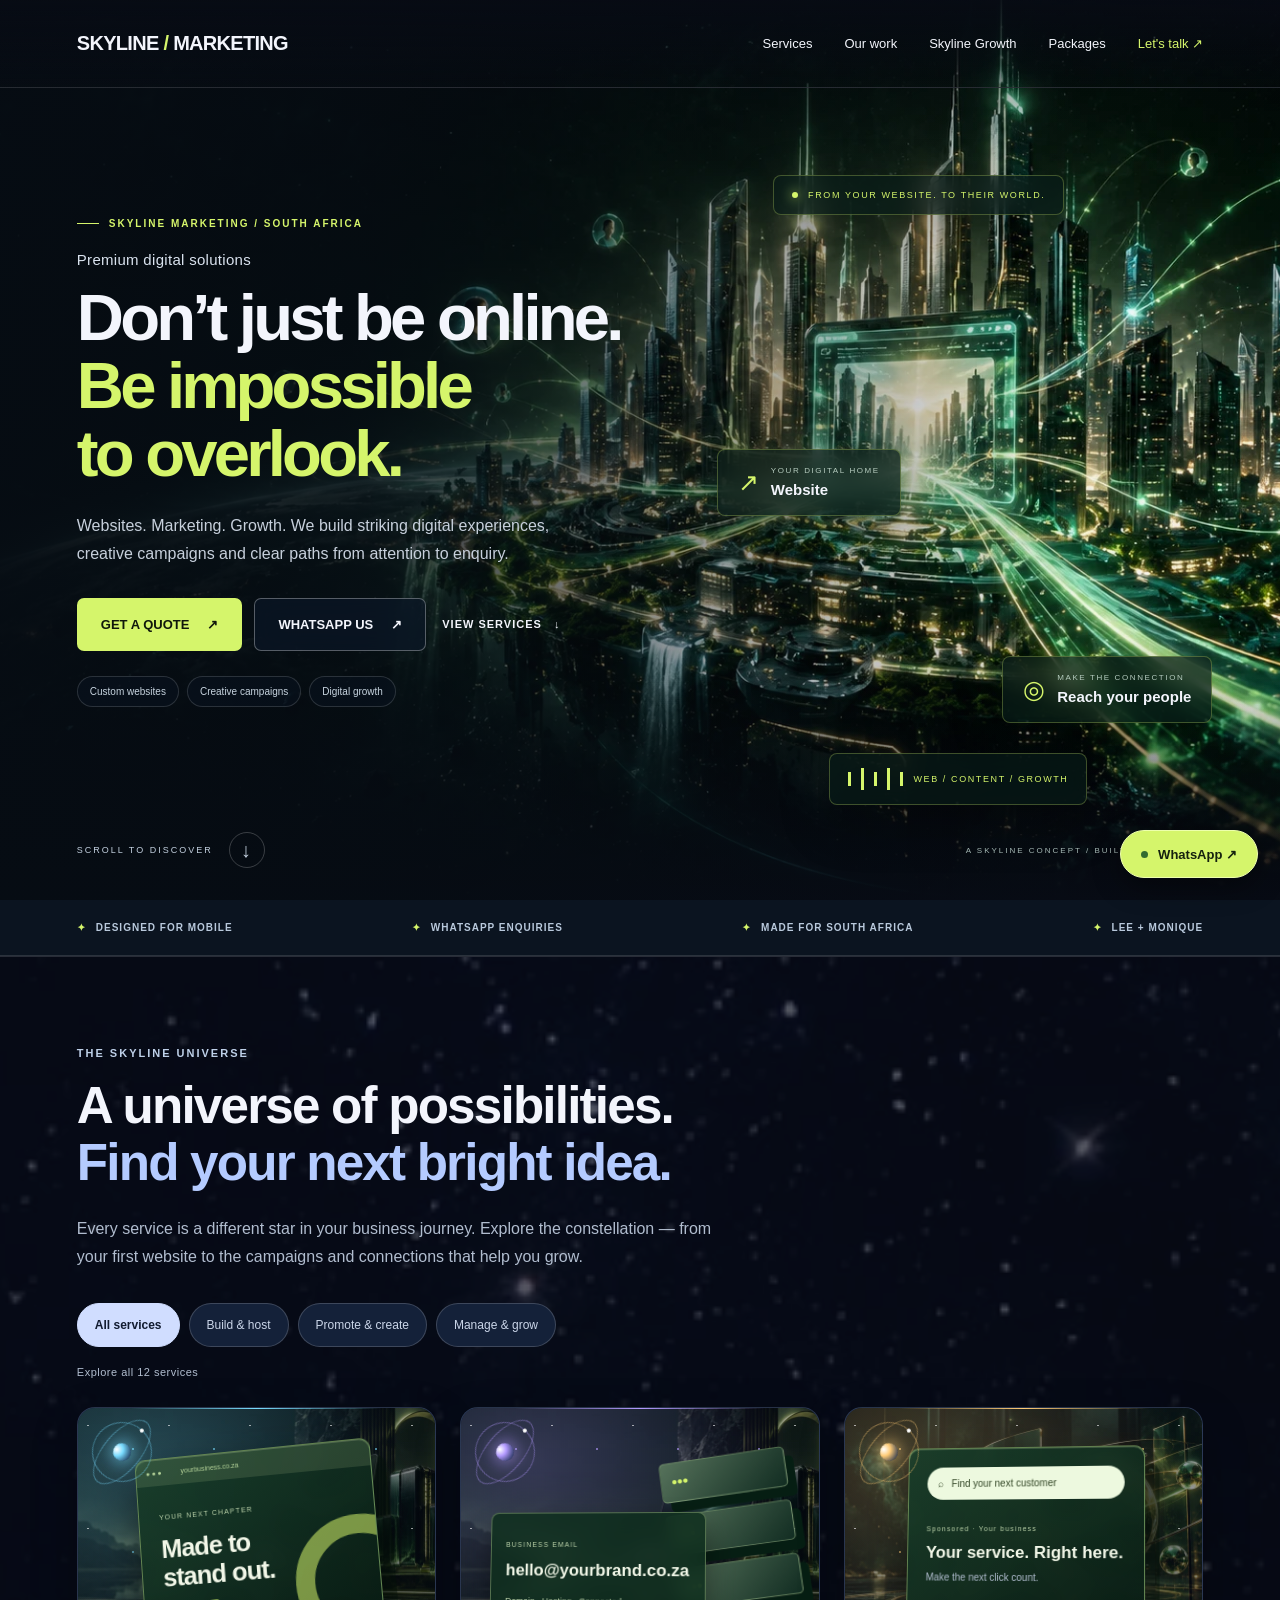
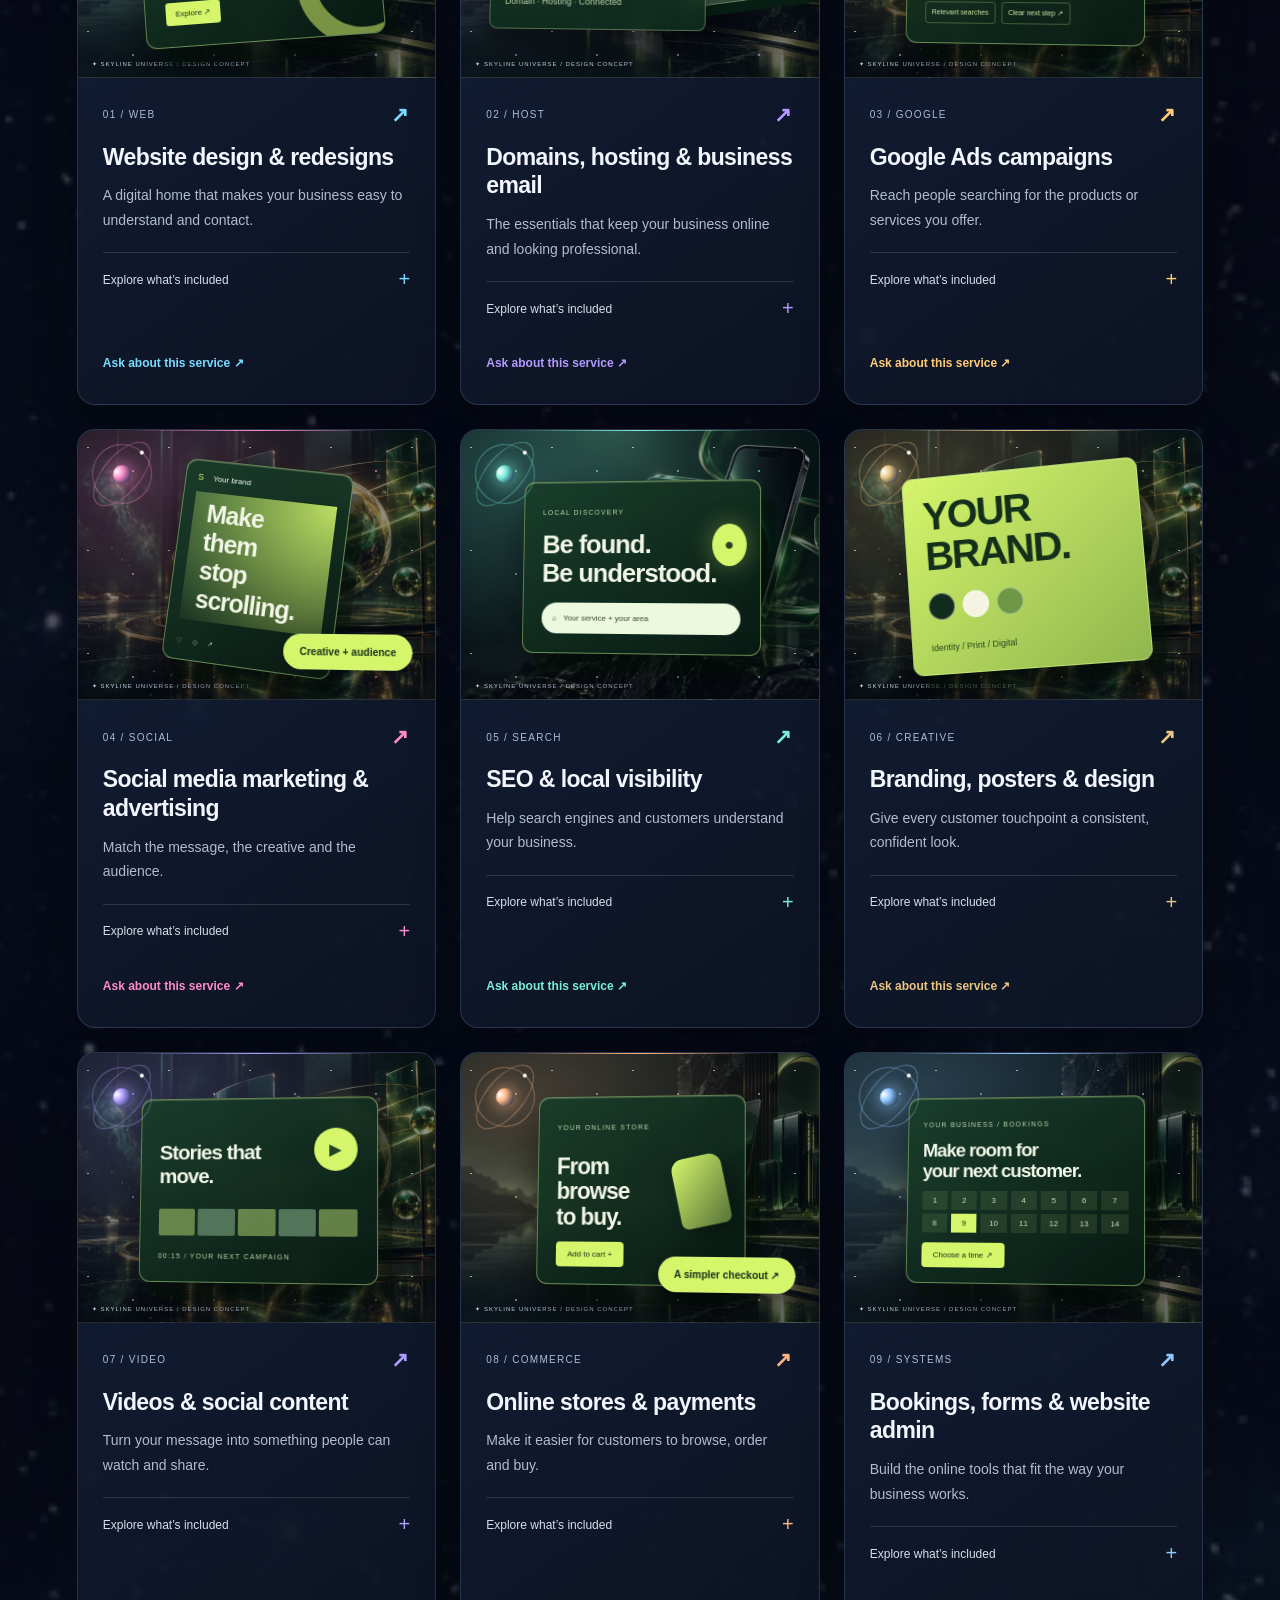
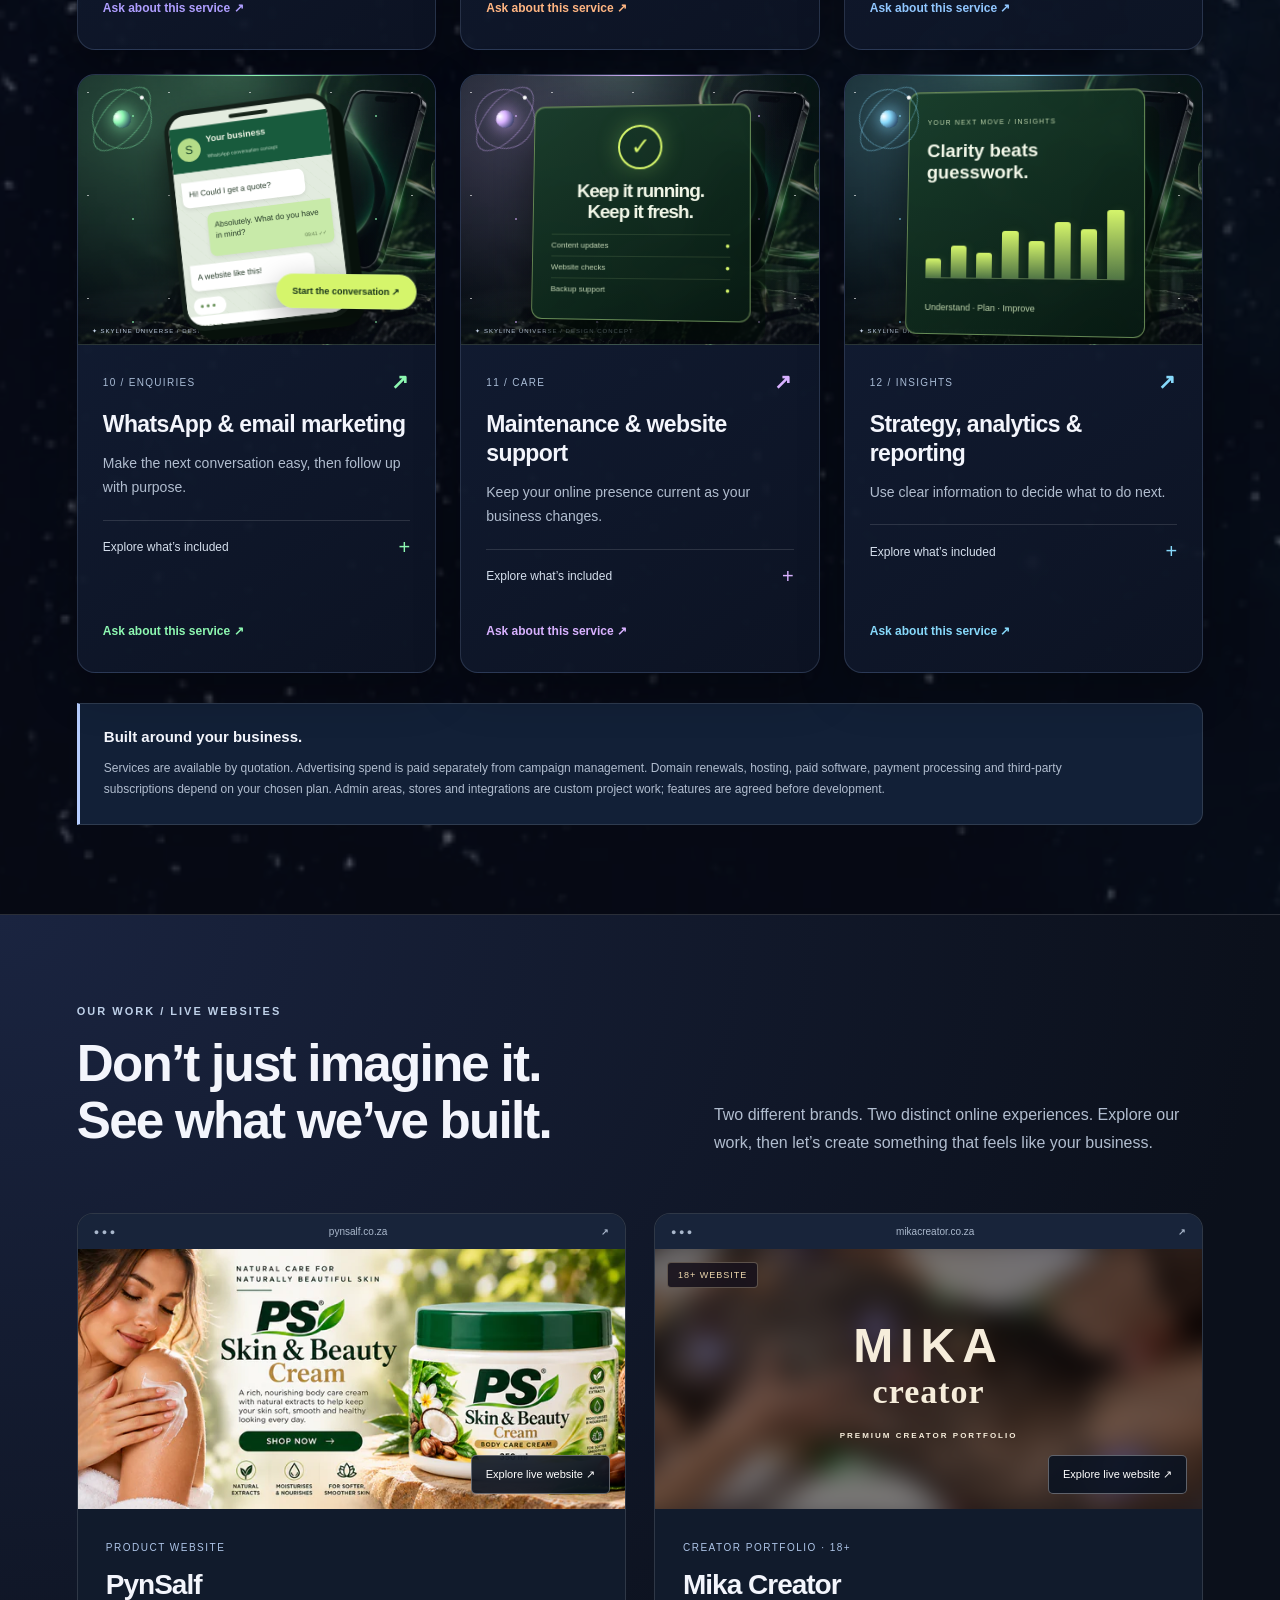
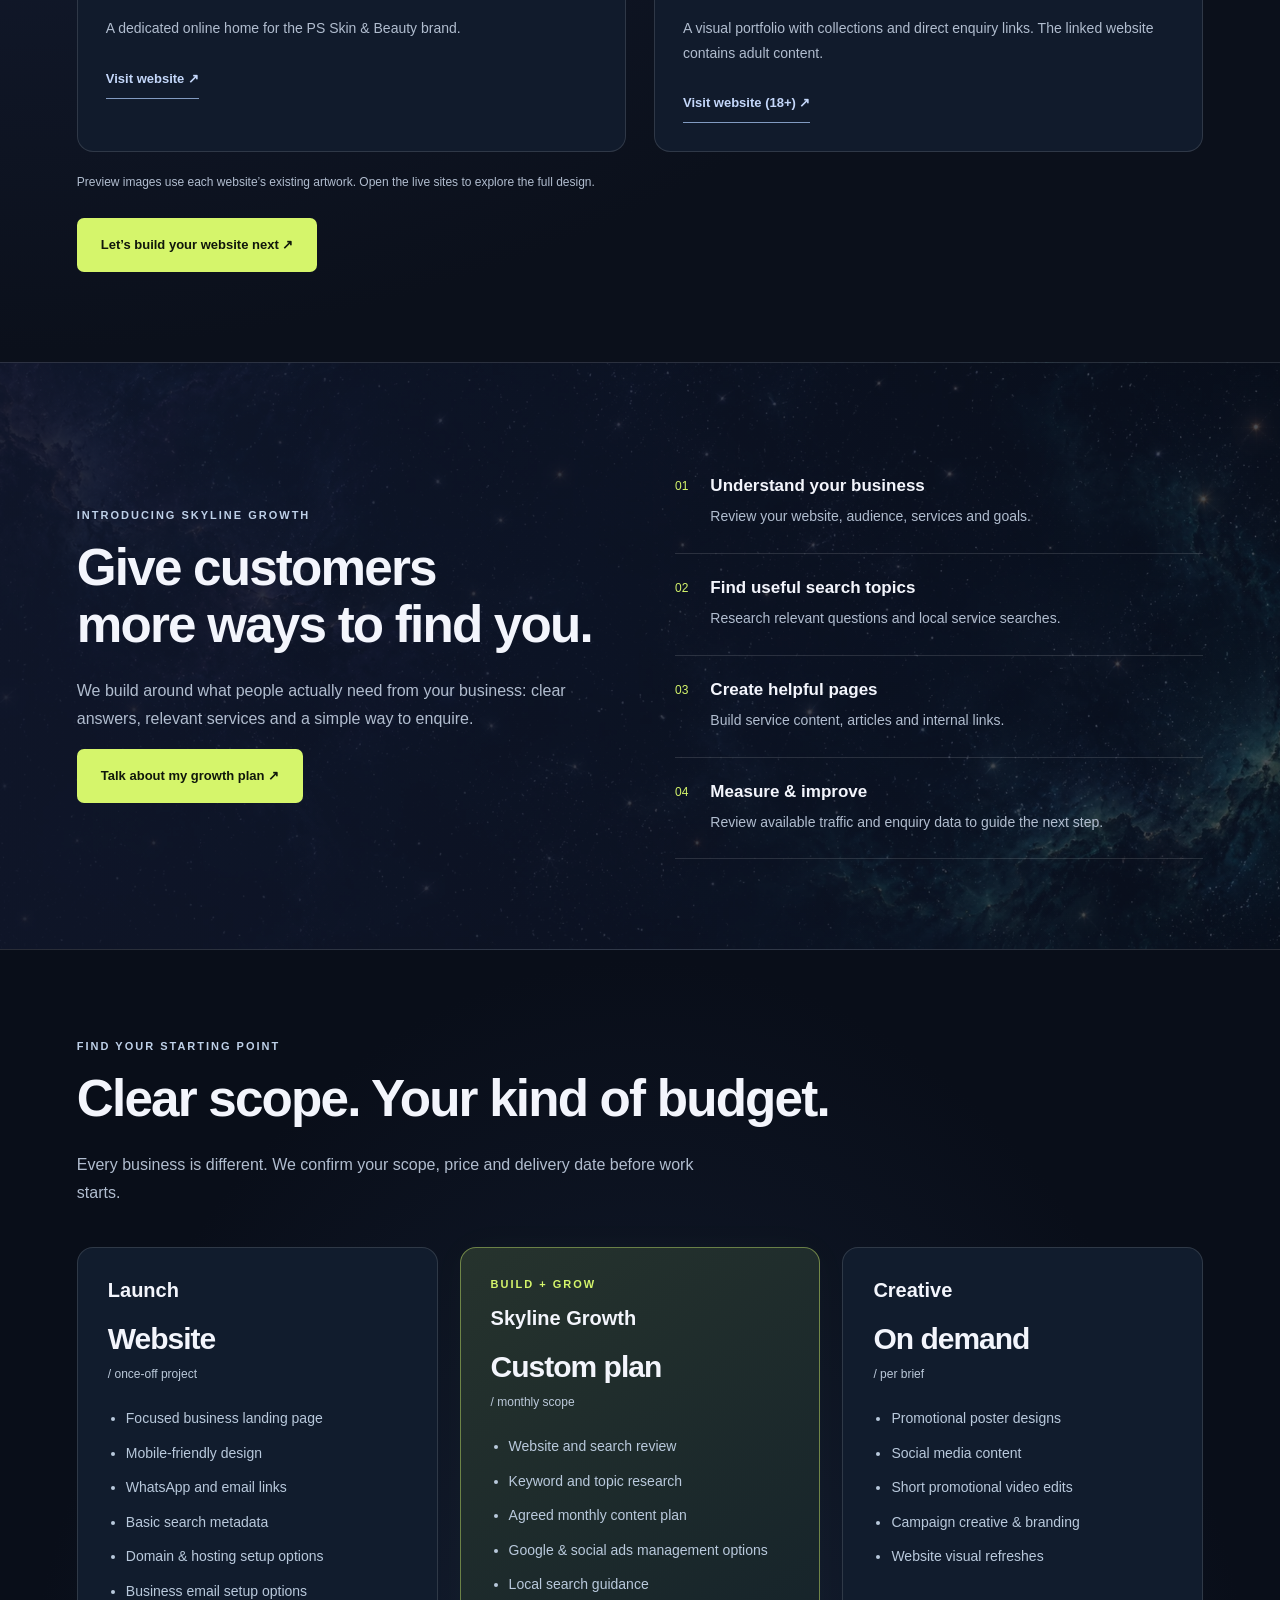
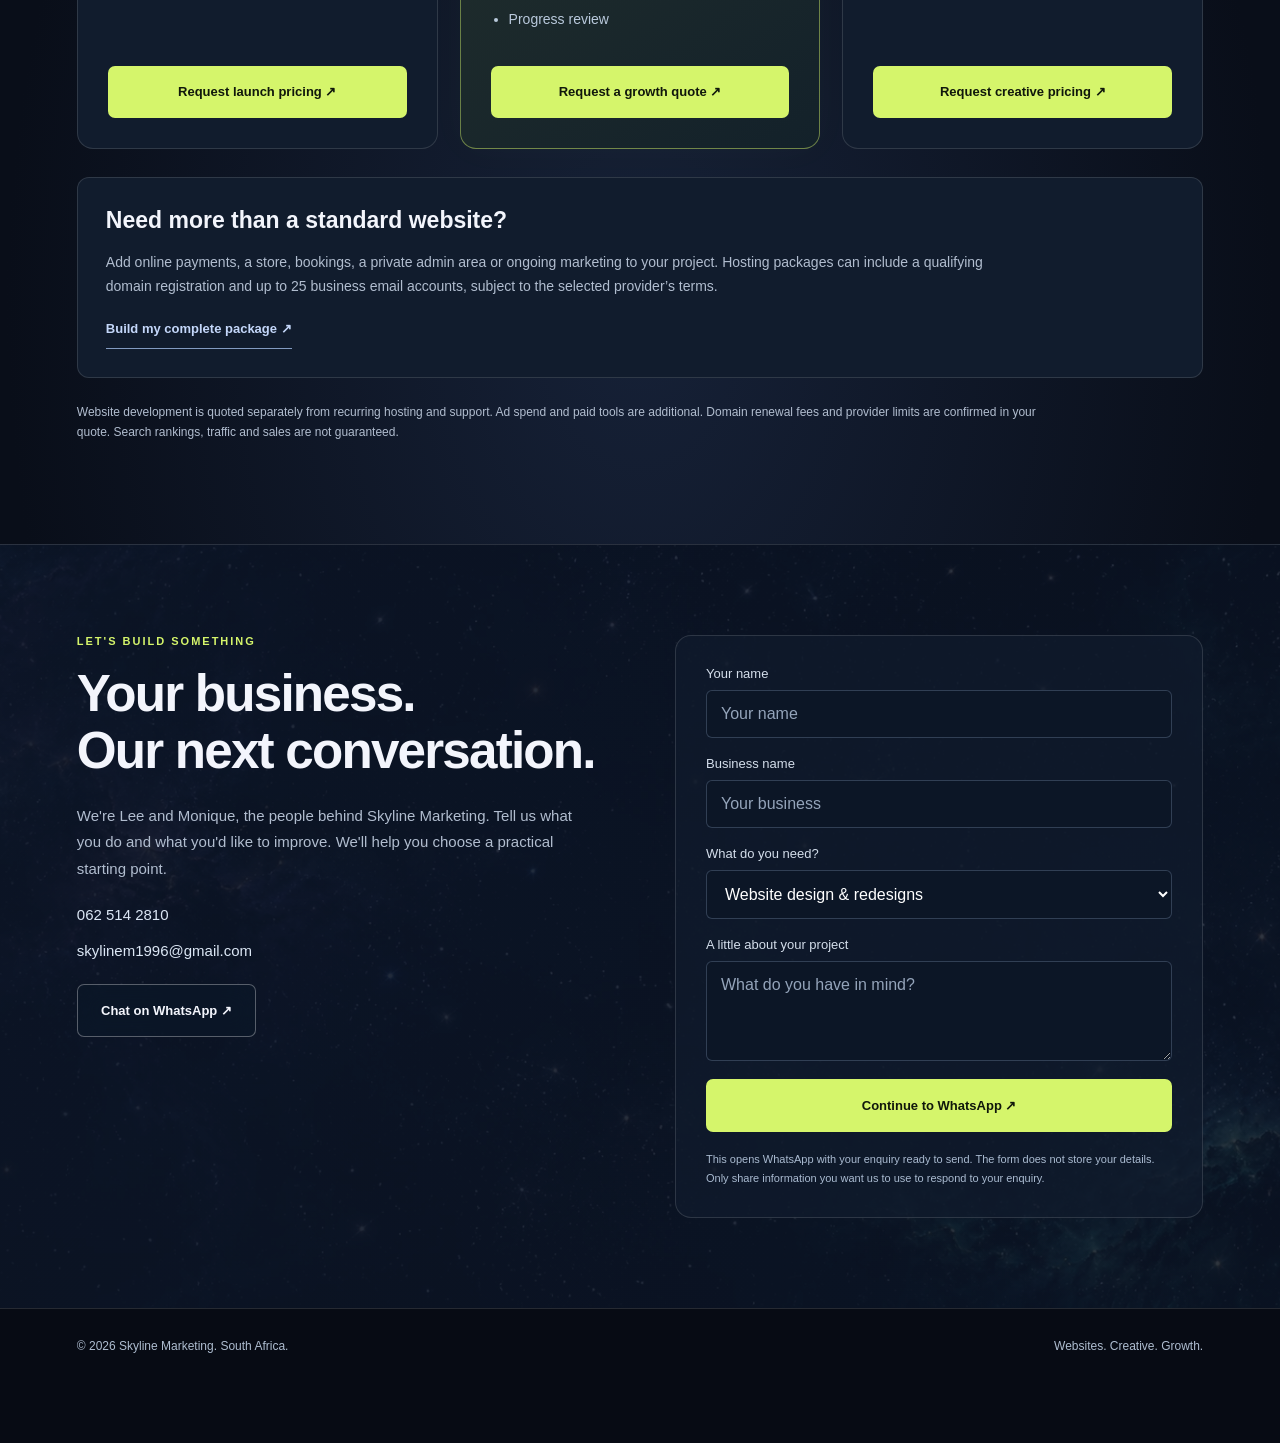
==== commit 33e99255: "Polish Skyline website design, mobile experience and enquiry flow" ====
--- a/index.html
+++ b/index.html
@@ -1,15 +1,81 @@
-<!doctype html><html lang="en"><head><meta charset="utf-8"><meta name="viewport" content="width=device-width, initial-scale=1"><title>Skyline Marketing | Websites & Digital Growth South Africa</title><meta name="description" content="Skyline Marketing builds websites, brand visuals and digital growth plans for South African small businesses. Talk to Lee and Monique."><style>
-:root{--bg:#101917;--paper:#f4f3ed;--lime:#d5f56b;--muted:#a8b4ac}*{box-sizing:border-box}html{scroll-behavior:smooth}body{margin:0;background:var(--paper);color:var(--bg);font-family:Arial,sans-serif}a{color:inherit;text-decoration:none}header{background:var(--bg);color:var(--paper);padding:25px 6%;display:flex;justify-content:space-between;align-items:center;border-bottom:1px solid #35413c}.brand{font-weight:900;font-size:23px;letter-spacing:-1px}.brand span{color:var(--lime)}nav{display:flex;gap:28px;font-size:14px}.btn{display:inline-flex;padding:17px 24px;border-radius:5px;background:var(--lime);color:var(--bg);font-weight:700;border:0;cursor:pointer;font-size:15px}.outline{background:transparent;border:1px solid #68746d;color:white}.hero{background:var(--bg);color:var(--paper);padding:70px 6% 55px;display:grid;grid-template-columns:1.2fr 1fr;gap:65px;align-items:center}.eyebrow{text-transform:uppercase;letter-spacing:2px;font-size:12px;font-weight:700;color:#647063}.hero .eyebrow{color:var(--lime)}h1{font-size:clamp(48px,6.8vw,92px);line-height:1.01;letter-spacing:-5px;margin:25px 0}h1 em{font-style:normal;color:var(--lime)}p{line-height:1.7}.hero p{color:#bbc5be;max-width:480px;font-size:17px}.actions{display:flex;flex-wrap:wrap;gap:12px;margin-top:28px}.hero-note{font-size:12px!important;margin-top:26px}.visual{position:relative;background:#23332a;border-radius:12px;padding:25px;transform:rotate(-3deg);box-shadow:0 30px 70px #0005}.window{background:var(--paper);border-radius:7px;overflow:hidden}.bar{padding:12px;background:#dddeda;display:flex;gap:5px}.bar i{width:7px;height:7px;border-radius:100%;background:#9ba39b}.demo{padding:28px}.demo small{font-weight:800;letter-spacing:2px}.demo h2{font-size:41px;line-height:1.05;letter-spacing:-2px;margin:20px 0}.demo-art{height:130px;background:#baceab;position:relative;overflow:hidden;margin-top:24px}.demo-art:before{content:'';position:absolute;width:160px;height:160px;border:30px solid #345242;border-radius:50%;right:25px;top:25px}.demo-art:after{content:'';position:absolute;width:170px;height:180px;background:#759161;left:25px;top:45px;transform:rotate(-22deg)}.label{position:absolute;right:-15px;bottom:22px;background:var(--lime);padding:16px 22px;font-weight:800;transform:rotate(3deg);box-shadow:0 8px 25px #0003}.strip{padding:22px 6%;display:flex;justify-content:space-between;gap:20px;border-bottom:1px solid #d5d9cf;font-size:13px;font-weight:700}.section{padding:85px 6%}h2{font-size:clamp(33px,4vw,52px);letter-spacing:-2px;line-height:1.1;margin:16px 0 24px}.intro{max-width:580px;color:#626d65}.grid{display:grid;grid-template-columns:repeat(3,1fr);gap:22px;margin-top:40px}.card{border-top:1px solid #b6c0b2;padding:25px 0}.number{font-size:13px;color:#6b7864}.card h3{font-size:24px;letter-spacing:-.7px}.card p{color:#626d65;font-size:15px}.growth{background:#dfe8d7;display:grid;grid-template-columns:1fr 1fr;gap:65px}.steps{list-style:none;margin:0;padding:0}.steps li{padding:20px 0;border-bottom:1px solid #b2bea9;display:flex;gap:20px}.steps b{display:block}.steps span{color:#66755d;font-size:14px;line-height:1.6}.pricing{background:#fff}.price-card{border:1px solid #d7ded2;border-radius:8px;padding:28px;display:flex;flex-direction:column}.price-card.featured{background:var(--bg);color:white;border:0}.price-card h3{margin:0 0 15px}.price{font-size:32px;font-weight:800;letter-spacing:-1px}.price small{font-size:13px;font-weight:400;letter-spacing:0}.price-card ul{padding-left:18px;line-height:2;color:#626d65;font-size:14px;flex:1}.featured ul{color:#bcc8bf}.footnote{font-size:12px;color:#647063;margin-top:25px}.contact{background:var(--bg);color:white;display:grid;grid-template-columns:1fr 1fr;gap:60px}.contact p{color:#b5c3b9}form{display:grid;gap:14px}label{font-size:13px;display:grid;gap:7px}input,select,textarea{width:100%;padding:14px;border:1px solid #54655b;border-radius:4px;background:#23332a;color:white;font:inherit}textarea{resize:vertical}form small{color:#aab9af;line-height:1.5}footer{background:var(--bg);color:#aab9af;padding:25px 6%;border-top:1px solid #35453b;display:flex;justify-content:space-between;gap:20px;font-size:12px}.mobile-toggle{display:none}.wa{position:fixed;bottom:22px;right:22px;background:var(--lime);padding:14px 19px;border-radius:40px;font-weight:700;box-shadow:0 5px 25px #0003;z-index:5}@media(max-width:800px){header{padding:20px 6%}nav{display:none;position:absolute;top:67px;left:0;right:0;background:var(--bg);padding:25px 6%;z-index:8;flex-direction:column}nav.open{display:flex}.mobile-toggle{display:block;background:transparent;color:white;border:1px solid #526358;padding:8px 12px}.hero{grid-template-columns:1fr;padding-top:45px;gap:45px}h1{letter-spacing:-3px}.visual{margin:0 12px 15px}.strip{flex-wrap:wrap;justify-content:center;font-size:11px}.grid{grid-template-columns:1fr}.section{padding:55px 6%}.growth,.contact{grid-template-columns:1fr;gap:30px}footer{flex-direction:column;padding-bottom:85px}.demo h2{font-size:35px}}
-
-.hero{position:relative;overflow:hidden;min-height:700px;grid-template-columns:1fr 1.12fr;gap:20px;padding-top:65px;padding-bottom:70px;background:radial-gradient(ellipse at 80% 50%,#18392e 0%,#101917 62%)}.hero>div:first-child{z-index:2}h1{font-size:clamp(48px,6vw,84px);letter-spacing:-4px}.skyline-visual{position:relative;align-self:stretch;min-height:520px;display:flex;align-items:center;margin-right:-8vw}.skyline-visual img{width:116%;height:100%;position:absolute;inset:0;object-fit:cover;object-position:58% center;mask-image:linear-gradient(to right,transparent,black 12%,black 85%,transparent);border-radius:0}.skyline-visual:after{content:'';position:absolute;inset:0;background:linear-gradient(0deg,#101917 0%,transparent 22%,transparent 82%,#101917);pointer-events:none}.data-strip,.network-chip{position:absolute;z-index:2;border:1px solid #b3f58640;background:#12271dcc;backdrop-filter:blur(12px);box-shadow:0 10px 40px #0003}.data-strip{padding:12px 18px;border-radius:5px;color:#d5f56b;font-size:10px;font-weight:700;letter-spacing:1.8px;display:flex;align-items:center;gap:10px}.strip-top{top:35px;left:8%}.signal{width:6px;height:6px;background:#d5f56b;border-radius:50%;box-shadow:0 0 12px #d5f56b;animation:pulse 3s infinite}.network-chip{display:flex;align-items:center;gap:13px;padding:16px 20px;border-radius:8px}.network-chip>span{color:#d5f56b;font-size:25px}.network-chip small{display:block;color:#a7bcae;font-size:8px;letter-spacing:1.5px;margin-bottom:5px}.network-chip b{font-size:16px;color:white}.chip-web{left:2%;top:43%}.chip-people{right:14%;bottom:23%}.strip-bottom{bottom:30px;left:12%}.strip-bottom i{width:3px;background:#d5f56b;height:12px;animation:pulse 2s infinite}.strip-bottom i:nth-child(2n){height:20px;animation-delay:.4s}.strip-bottom i:nth-child(3n){height:8px;animation-delay:.8s}@keyframes pulse{50%{opacity:.45}}@media(prefers-reduced-motion:reduce){.signal,.strip-bottom i{animation:none}}@media(max-width:800px){.hero{grid-template-columns:1fr;min-height:0;padding-top:45px;padding-bottom:10px}.skyline-visual{height:400px;min-height:400px;margin:0 -6vw}.skyline-visual img{width:100%;mask-image:linear-gradient(to right,transparent,black 5%,black 95%,transparent)}.strip-top{top:20px;left:8%}.chip-web{left:6%;top:40%}.chip-people{right:6%;bottom:20%}.strip-bottom{bottom:20px;left:8%}.hero h1{font-size:clamp(47px,11vw,72px);letter-spacing:-3px}.network-chip{padding:12px}.network-chip b{font-size:14px}}@media(min-width:1500px){.hero{padding-left:max(6%,calc((100vw - 1380px)/2));padding-right:max(6%,calc((100vw - 1380px)/2))}}
-
-header{position:absolute;top:0;left:0;right:0;z-index:10;background:linear-gradient(#07110dea,transparent);border-bottom:1px solid #ffffff18;padding-top:28px;padding-bottom:28px}nav a{transition:color .2s}nav a:hover{color:var(--lime)}.hero{display:block;min-height:820px;min-height:100svh;padding:180px 6% 155px;background:#08110d;isolation:isolate}.hero-backdrop{position:absolute;inset:0;z-index:-3;overflow:hidden}.hero-backdrop img{height:100%;width:100%;object-fit:cover;object-position:center center;animation:skyline-reveal 1.5s ease-out both}.hero:before{content:'';position:absolute;inset:0;z-index:-2;background:linear-gradient(90deg,#06110de8 0%,#07120dac 30%,#07120d35 58%,transparent 85%),linear-gradient(0deg,#07110d 0%,transparent 22%,transparent 75%,#07110d70)}.hero:after{content:'';position:absolute;inset:0;z-index:-1;background:radial-gradient(ellipse at 19% 45%,#07120d50,transparent 60%);pointer-events:none}.hero>div:first-child{z-index:-3}.hero>div:nth-child(2){max-width:680px;position:relative;z-index:3}.hero .eyebrow{display:flex;align-items:center;gap:12px;font-size:11px;letter-spacing:2px}.hero .eyebrow:before{content:'';width:26px;height:1px;background:var(--lime)}.hero h1{font-size:clamp(55px,5.4vw,88px);line-height:1.04;letter-spacing:-4px;margin-top:30px;text-shadow:0 5px 35px #0005}.hero p{max-width:440px;font-size:16px;color:#d1dbd3;text-shadow:0 2px 12px #000}.hero .actions{margin-top:32px;gap:14px}.hero .btn{padding:19px 25px;transition:transform .2s,box-shadow .2s}.hero .btn:hover{transform:translateY(-3px);box-shadow:0 10px 35px #d5f56b25}.hero .outline{background:#09201865;border-color:#c8e2cb50;backdrop-filter:blur(10px)}.hero-tags{display:flex;gap:10px;flex-wrap:wrap;margin-top:29px}.hero-tags span{font-size:10px;letter-spacing:1px;color:#bbcabe;border:1px solid #bddbc42b;padding:8px 11px;border-radius:30px;background:#08150d60}.skyline-visual{position:absolute;inset:115px 0 90px 51%;height:auto;min-height:0;margin:0;display:block;pointer-events:none}.skyline-visual:after{display:none}.strip-top{left:12%;top:7%;font-size:9px}.chip-web{left:5%;top:48%;animation:float-card 7s ease-in-out infinite}.chip-people{right:8%;bottom:15%;animation:float-card 8s ease-in-out infinite;animation-delay:-3s}.strip-bottom{left:25%;bottom:1%;font-size:9px}.network-chip{background:#071d16ac;border-color:#b3f58650}.hero-scroll{position:absolute;bottom:32px;left:6%;display:flex;gap:20px;align-items:center;font-size:9px;letter-spacing:2px;color:#d5e1d8}.hero-scroll b{font-size:22px;font-weight:400;width:38px;height:38px;border:1px solid #d5e1d84a;border-radius:50%;display:grid;place-items:center}.hero-caption{position:absolute;bottom:45px;right:6%;color:#a8c1ae;font-size:9px;letter-spacing:2px}.strip{background:#0c1913;color:#b9cbbe;border-color:#26382b}.strip span:before{content:'✦';color:var(--lime);margin-right:12px}@keyframes float-card{50%{transform:translateY(-9px)}}@keyframes skyline-reveal{from{transform:scale(1.035);opacity:.5}to{transform:scale(1);opacity:1}}@media(min-width:1600px){.hero{padding-top:210px}.hero h1{font-size:92px}}@media(max-width:800px){header{padding:22px 6%;background:linear-gradient(#06110def,transparent)}.brand{font-size:19px}nav{top:67px}.hero{padding:130px 6% 340px;min-height:940px;min-height:max(940px,100svh)}.hero>div:nth-child(2){max-width:100%}.hero h1{font-size:clamp(48px,10.5vw,72px);letter-spacing:-2.5px;margin:25px 0}.hero p{font-size:15px;max-width:440px}.hero-backdrop img{object-position:67% center}.hero:before{background:linear-gradient(0deg,#07110d 0%,#07110d20 23%,#07110d60 48%,#07110ddc 78%,#07110dbb),linear-gradient(90deg,#07110d50,transparent)}.hero .eyebrow{font-size:9px;letter-spacing:1.4px}.hero .btn{padding:16px 19px;font-size:13px}.hero-tags{margin-top:22px;gap:7px}.hero-tags span{font-size:9px;padding:7px 9px}.skyline-visual{inset:auto 0 75px;height:240px}.strip-top{left:6%;top:5%;font-size:8px;padding:10px 12px}.chip-web{left:6%;top:40%}.chip-people{right:6%;bottom:12%}.strip-bottom{display:none}.hero-scroll{bottom:24px}.hero-caption{display:none}.network-chip small{font-size:7px}.network-chip b{font-size:13px}.network-chip{padding:11px 13px}.strip{gap:14px;padding:20px 6%;font-size:10px}}@media(prefers-reduced-motion:reduce){.hero-backdrop img,.network-chip{animation:none}.hero .btn{transition:none}}
-
-.portfolio{background:#e9eee4}.work-heading{display:grid;grid-template-columns:1.3fr 1fr;gap:50px;align-items:end}.work-grid{display:grid;grid-template-columns:1fr 1fr;gap:30px;margin:38px 0 22px}.work-card{background:#f9faf6;border:1px solid #cdd8c7;border-radius:10px;overflow:hidden;transition:transform .25s,box-shadow .25s}.work-card:hover{transform:translateY(-5px);box-shadow:0 18px 35px #1b362515}.work-preview{position:relative;display:block;background:#102319;overflow:hidden}.preview-browser{height:35px;background:#fff;display:flex;align-items:center;justify-content:space-between;padding:0 14px;color:#9ca69a;font-size:9px;border-bottom:1px solid #d8ddd4}.preview-browser small{font-size:10px;color:#5b6956}.preview-browser b{color:#41503d}.work-preview>img,.mika-photo{width:100%;height:260px;display:block;object-fit:cover;object-position:center}.mika-photo{position:relative;background:#12100d;overflow:hidden}.mika-photo img{width:100%;height:100%;object-fit:cover;object-position:center 32%;filter:brightness(.64) blur(10px);transform:scale(1.06)}.mika-preview-title{position:absolute;inset:0;display:flex;justify-content:center;align-items:center;flex-direction:column;font-size:49px;letter-spacing:7px;color:#f9efd7;font-weight:700;text-shadow:0 3px 20px #000}.mika-preview-title em{font-size:35px;font-family:Georgia,serif;letter-spacing:1px;font-weight:400}.mika-preview-title small{margin-top:22px;font-size:8px;letter-spacing:3px}.preview-visit{position:absolute;bottom:15px;right:15px;padding:10px 14px;font-size:11px;background:#07180ed9;color:white;border:1px solid #ffffff50;border-radius:4px;backdrop-filter:blur(8px)}.adult-label{position:absolute;top:47px;left:12px;font-size:9px;letter-spacing:1px;background:#17120ee0;color:#edd8b3;border:1px solid #cbaa7050;padding:7px 10px;border-radius:3px}.work-info{padding:26px}.work-type{font-size:9px;letter-spacing:1.6px;color:#6a7b62}.work-info h3{font-size:27px;letter-spacing:-1px;margin:12px 0}.work-info p{font-size:14px;color:#64705f;margin-bottom:22px}.work-link{font-size:13px;font-weight:700;border-bottom:1px solid #8fa083;padding-bottom:6px}.work-note{font-size:11px;color:#708168;margin-bottom:24px}@media(max-width:800px){.work-heading,.work-grid{grid-template-columns:1fr;gap:20px}.work-heading .intro{margin-top:0}.work-preview>img,.mika-photo{height:220px}.work-info{padding:22px}.mika-preview-title{font-size:40px}}
-
-.service-filter{display:flex;gap:9px;flex-wrap:wrap;margin:32px 0}.service-filter button{font:inherit;font-size:12px;padding:11px 17px;border:1px solid #becbb7;border-radius:30px;cursor:pointer;background:transparent;color:#405239}.service-filter button.active{background:#14271a;color:#d5f56b;border-color:#14271a}.service-catalogue{display:grid;grid-template-columns:repeat(3,1fr);gap:20px}.service-tile{padding:27px;background:#fbfcf7;border:1px solid #d2dccb;border-radius:8px;display:flex;flex-direction:column;transition:border-color .2s,transform .2s}.service-tile:hover{border-color:#779666;transform:translateY(-3px)}.service-tile[hidden]{display:none}.service-index{display:flex;justify-content:space-between;font-size:10px;letter-spacing:1.5px;color:#788b6e}.service-index b{font-size:19px;color:#507240}.service-tile h3{font-size:23px;letter-spacing:-.7px;margin:23px 0 12px}.service-tile p{font-size:14px;color:#62725b;margin:0}.service-tile ul{padding:0;list-style:none;margin:20px 0 26px;flex:1}.service-tile li{font-size:12px;line-height:1.6;border-top:1px solid #e4eadd;padding:9px 0;color:#4d5f44}.service-enquire{font-size:12px;font-weight:700;color:#2e4a23}.service-scope{margin-top:25px;padding:22px 26px;border-left:3px solid #a7c96e;background:#e7eddf}.service-scope p{font-size:12px;color:#62735a;margin-bottom:0;max-width:950px}.package-extras{margin-top:30px;border:1px solid #ccd8c3;padding:26px;border-radius:8px;background:#f3f7ed}.package-extras h3{margin-top:0;font-size:23px;letter-spacing:-.5px}.package-extras p{font-size:14px;color:#63715d;max-width:840px}@media(max-width:1050px){.service-catalogue{grid-template-columns:repeat(2,1fr)}}@media(max-width:650px){.service-catalogue{grid-template-columns:1fr}.service-tile{padding:24px}.service-filter{gap:7px}.service-filter button{font-size:11px;padding:10px 13px}}
-
-.services-full{background:#09150f;color:#f1f5ed;padding-top:85px}.services-full>.eyebrow{color:#b4d78b}.services-full>.intro{color:#a6b9a8}.service-filter button{border-color:#3c5140;color:#c1d1bc;background:#14251a}.service-filter button.active{background:#d5f56b;color:#13210b;border-color:#d5f56b}.service-catalogue{gap:24px}.service-tile{padding:0;background:linear-gradient(145deg,#192b1d,#102017);border:1px solid #365039;border-radius:16px;overflow:hidden;display:block;box-shadow:0 16px 45px #0003}.service-tile:hover{border-color:#b3d780;transform:translateY(-5px);box-shadow:0 20px 50px #0006}.service-scene{height:260px;position:relative;overflow:hidden;isolation:isolate;background:#07140d;background-image:linear-gradient(0deg,#0a1c11cc,#08170b35),var(--scene-image);background-size:cover;background-position:center;perspective:900px;border-bottom:1px solid #b5db6c20}.service-scene:before{content:'';position:absolute;inset:0;background:radial-gradient(ellipse at 50% 60%,#b3f66c1a,transparent 70%)}.scene-grid{position:absolute;inset:45% -30% -60%;background-image:linear-gradient(#b8e67d18 1px,transparent 1px),linear-gradient(90deg,#b8e67d18 1px,transparent 1px);background-size:30px 30px;transform:rotateX(60deg)}.scene-object{position:absolute;inset:23px 25px 26px;display:flex;justify-content:center;align-items:center;transform:rotateY(-9deg) rotateX(4deg);transition:transform .65s}.service-tile:hover .scene-object{transform:rotateY(0) rotateX(0) translateY(-4px)}.concept-tag{position:absolute;bottom:10px;left:14px;font-size:7px;letter-spacing:1.6px;color:#b4cba9}.service-copy{padding:25px}.service-index{color:#98ad91}.service-index b{color:#d5f56b}.service-tile h3{font-size:23px;color:#f2f6ec;margin:17px 0 12px}.service-tile p{color:#b0c1ac;font-size:13px}.service-details{margin:18px 0}.service-details summary{cursor:pointer;list-style:none;display:flex;justify-content:space-between;font-size:11px;color:#d3e3c9;border-top:1px solid #49614065;padding-top:15px}.service-details summary::-webkit-details-marker{display:none}.service-details summary span{color:#d5f56b;font-size:17px;line-height:1}.service-details[open] summary span{transform:rotate(45deg)}.service-tile ul{margin:12px 0}.service-tile li{color:#b3c6ab;border-color:#34502d80;font-size:11px}.service-enquire{display:block;color:#d5f56b;font-size:12px;margin-top:18px}.service-scope{background:#182b1a;border-color:#9dca62}.service-scope p{color:#afc2a5}.scene-object small{font-size:7px;letter-spacing:1.2px;color:#bfd6ad}.scene-object b{color:#f2f7e8}.mini-window,.search-demo,.social-demo,.seo-demo,.brand-demo,.video-demo,.shop-demo,.booking-demo,.care-demo,.analytics-demo{position:relative;width:240px;background:linear-gradient(145deg,#183d29ed,#071a12ed);border:1px solid #b8e28780;border-radius:11px;box-shadow:14px 18px 0 #04110970,0 22px 45px #0008,inset 0 1px 0 #f0ffc330;backdrop-filter:blur(9px);padding:19px}.mini-window{padding:0;overflow:hidden;transform:rotate(-5deg)}.mini-bar{font-size:7px;background:#bdd79725;padding:10px;color:#b5d399;display:flex;gap:20px}.mini-page{position:relative;padding:21px;min-height:155px;overflow:hidden}.mini-page b,.seo-demo b,.video-demo b,.shop-demo b,.booking-demo b,.care-demo b{display:block;font-size:26px;letter-spacing:-1px;line-height:1.1;margin:12px 0}.mini-page i{display:inline-block;font-size:8px;padding:7px 10px;background:#d5f56b;color:#18321c;font-style:normal;border-radius:3px}.mini-orbit{position:absolute;width:130px;height:130px;border:19px solid #d5f56b;border-radius:50%;right:-47px;top:47px;opacity:.55}.server-stack{width:125px;transform:rotate(-8deg);position:absolute;right:0;top:15px}.server-stack i{display:block;height:40px;background:linear-gradient(135deg,#56725b,#122d22);border:1px solid #c8e9a655;box-shadow:8px 10px 0 #061e13;margin-bottom:13px;border-radius:5px}.server-stack i:before{content:'•••';color:#d5f56b;padding:10px;display:block}.glass-float{position:absolute;left:0;bottom:20px;padding:20px 15px;background:#0e2e1edb;border:1px solid #abc98c70;border-radius:8px;box-shadow:0 15px 30px #0007;backdrop-filter:blur(10px)}.glass-float b{display:block;font-size:17px;margin:10px 0}.glass-float span,.brand-demo>span,.analytics-demo>span{font-size:9px;color:#bed4ac}.search-input{padding:11px;background:#edf9df;color:#334727;border-radius:20px;font-size:10px;margin-bottom:18px}.search-demo>b{display:block;font-size:17px;margin-top:8px}.search-demo p{font-size:10px;margin-top:6px}.mini-tags{display:flex;gap:6px;margin-top:15px}.mini-tags span{font-size:7px;color:#d4eca9;border:1px solid #99be6e60;padding:6px;border-radius:3px}.social-demo{width:170px;padding:12px;transform:rotate(7deg)}.social-avatar{font-size:9px;color:#d5f56b}.social-avatar span{color:white;margin-left:10px;font-size:8px}.social-image{height:130px;margin:10px 0;background:radial-gradient(circle at 100% 0,#bcdf63,transparent),linear-gradient(150deg,#284e34,#0b2015);padding:14px;display:flex;align-items:center}.social-image b{font-size:25px;letter-spacing:-1px}.floating-pill{position:absolute;bottom:4px;right:0;padding:11px 15px;border:1px solid #d4f68c80;border-radius:30px;background:#d5f56b;color:#17331a;font-size:10px;font-weight:700;box-shadow:0 10px 30px #0005}.seo-demo .search-input{font-size:8px;margin:16px 0 0}.map-pin{position:absolute;right:13px;top:43px;background:#d5f56b;color:#294022;padding:12px;border-radius:50%;box-shadow:0 0 25px #d5f56b60}.brand-demo{transform:rotate(-5deg);background:linear-gradient(140deg,#d5f56b,#90b74e)}.brand-demo>b{font-size:41px;line-height:1;letter-spacing:-2px;color:#14301b}.palette{display:flex;gap:8px;margin:17px 0}.palette i{width:27px;height:27px;border-radius:50%;background:#112b1c;border:1px solid #ffffff60}.palette i:nth-child(2){background:#f4f4e3}.palette i:nth-child(3){background:#6e9745}.brand-demo>span{color:#254720}.video-demo{padding-top:30px}.play-symbol{float:right;width:43px;height:43px;background:#d5f56b;color:#214026;border-radius:50%;display:grid;place-items:center}.timeline{display:flex;gap:3px;height:27px;margin:22px 0 9px}.timeline i{flex:1;background:#b8dd7680;border-radius:2px}.timeline i:nth-child(2n){background:#527459}.video-demo b{font-size:21px;width:150px}.shop-demo{width:210px;height:190px}.product-shape{position:absolute;right:18px;top:60px;width:50px;height:70px;background:linear-gradient(135deg,#d5f56b,#567338);border-radius:12px 12px 7px 7px;box-shadow:10px 10px 20px #0005;transform:rotate(-12deg)}.shop-demo b{font-size:23px;max-width:120px;margin-top:21px}.shop-demo>span,.booking-demo>span{font-size:8px;padding:8px 12px;background:#d5f56b;color:#18301b;border-radius:4px;display:inline-block}.booking-demo{padding:15px}.booking-demo b{font-size:19px;margin:10px 0}.calendar-grid{display:grid;grid-template-columns:repeat(7,1fr);gap:4px;margin-bottom:10px}.calendar-grid i{font-style:normal;font-size:8px;color:#cfdfbb;background:#a8c77720;text-align:center;padding:5px}.calendar-grid i:nth-child(9){background:#d5f56b;color:#17301b}.chat-phone{position:relative;width:172px;height:224px;background:#e3ecdf;border:5px solid #142019;border-radius:23px;box-shadow:10px 10px 0 #07110b,0 22px 35px #0008;transform:rotate(-7deg);overflow:hidden;padding-top:13px}.phone-camera{position:absolute;top:5px;left:63px;width:40px;height:4px;border-radius:4px;background:#18251a}.chat-head{display:flex;align-items:center;gap:6px;background:#185b3d;padding:9px 7px}.chat-head b{font-size:9px;display:block}.chat-head small{font-size:5px;letter-spacing:0;color:#c7e0cc}.chat-avatar{display:grid;place-items:center;width:24px;height:24px;border-radius:50%;background:#b5dc88;color:#1d492c;font-size:12px}.chat-body{padding:10px 7px;background:repeating-linear-gradient(45deg,#e2ebdf,#e2ebdf 9px,#dae6d5 10px);height:145px}.bubble{font-size:8px;line-height:1.45;padding:7px;border-radius:7px;max-width:125px;margin-bottom:7px;color:#243a27;box-shadow:0 2px 4px #0001}.incoming{background:white;border-top-left-radius:0}.outgoing{background:#c8eaa9;margin-left:auto;border-top-right-radius:0}.bubble small{font-size:5px;letter-spacing:0;display:block;color:#587347;text-align:right}.typing{display:flex;gap:3px;background:white;padding:7px;width:33px;border-radius:8px}.typing i{width:3px;height:3px;border-radius:50%;background:#69925a;animation:typing-dot 1.4s infinite}.typing i:nth-child(2){animation-delay:.2s}.typing i:nth-child(3){animation-delay:.4s}.chat-compose{font-size:7px;color:#708367;background:white;padding:7px;display:flex;justify-content:space-between}.chat-compose b{color:#286749}.chat-pill{bottom:10px;right:-4px;font-size:9px}.care-demo{text-align:center;width:220px}.care-ring{display:grid;place-items:center;margin:auto;width:45px;height:45px;border:2px solid #d5f56b;border-radius:50%;color:#d5f56b;box-shadow:0 0 23px #bcff7340;font-size:24px}.care-demo b{font-size:19px}.status-lines{text-align:left}.status-lines span{display:flex;justify-content:space-between;font-size:8px;padding:6px 0;color:#c6d9b7;border-top:1px solid #c8e69a20}.status-lines i{color:#d5f56b;font-style:normal}.analytics-demo>b{display:block;font-size:19px;margin:12px 0}.chart-bars{height:78px;display:flex;gap:10px;align-items:flex-end;border-bottom:1px solid #c5e69960;margin:18px 0}.chart-bars i{flex:1;height:var(--bar);background:linear-gradient(#d5f56b,#527745);border-radius:3px 3px 0 0;box-shadow:4px 0 8px #d5f56b12}.growth{background:radial-gradient(ellipse at 100% 0,#304e2b,#172a1c);color:#f1f6e9}.growth .eyebrow{color:#c4e59c}.growth .intro,.growth .steps span{color:#b5c8aa}.growth .steps li{border-color:#4a633d}.pricing{background:#e9eee2}.price-card{border-radius:14px;box-shadow:0 15px 35px #1c301511}.price-card.featured{background:linear-gradient(145deg,#25452c,#0c2115);border:1px solid #a8c375}.contact{background:radial-gradient(ellipse at 100% 20%,#203f2b,#101917)}@keyframes typing-dot{50%{opacity:.3;transform:translateY(-2px)}}@media(max-width:1050px){.service-catalogue{grid-template-columns:repeat(2,1fr)}}@media(max-width:650px){.service-catalogue{grid-template-columns:1fr;gap:25px}.service-scene{height:245px}.scene-object{inset:17px 35px 20px}.service-copy{padding:23px}.service-tile h3{font-size:24px}.service-tile p{font-size:14px}.service-details summary{font-size:12px}.service-enquire{font-size:13px}.wa{font-size:13px;padding:13px 16px;bottom:16px;right:16px}.service-tile:hover{transform:none}}@media(prefers-reduced-motion:reduce){.typing i{animation:none}.scene-object,.service-tile{transition:none}.service-tile:hover .scene-object{transform:rotateY(-9deg) rotateX(4deg)}}
-
-body{background:#070c18}.services-full{position:relative;isolation:isolate;background:#070c18;color:#f2f4ff;overflow:hidden}.services-full:before{content:'';position:absolute;inset:0;z-index:-2;background:linear-gradient(#070c1830,#070c1880),url('assets/skyline-universe.webp') center top/1200px auto repeat-y}.services-full:after{content:'';position:absolute;inset:0;z-index:-1;pointer-events:none;background-image:radial-gradient(1px 1px at 12% 15%,#c4e9ff 98%,transparent),radial-gradient(1.5px 1.5px at 70% 34%,#ffdfab 98%,transparent),radial-gradient(1px 1px at 38% 76%,#abbbff 98%,transparent),radial-gradient(1.5px 1.5px at 91% 62%,#fff 98%,transparent);background-size:379px 411px;opacity:.7;animation:constellation-shimmer 8s ease-in-out infinite}.services-full h2 em{font-style:normal;color:#b1cdff}.services-full .eyebrow{color:#aec4f2}.services-full>.intro{color:#b1bcd3}.service-filter button{background:#101a30c9;border-color:#53658265;color:#c5d0e5;backdrop-filter:blur(10px)}.service-filter button.active{background:#c4d5ff;color:#15213a;border-color:#c4d5ff}.service-catalogue{position:relative;gap:28px}.service-tile{position:relative;background:linear-gradient(145deg,#14213bed,#090f1fe8);border-color:#889ccb38;box-shadow:0 18px 45px #0005,0 0 35px #789cff08;border-radius:20px;backdrop-filter:blur(7px)}.service-tile:before{content:'';position:absolute;top:0;left:14%;right:14%;height:1px;background:linear-gradient(90deg,transparent,var(--star),transparent);z-index:4;opacity:.8}.service-tile:hover{border-color:var(--star);box-shadow:0 25px 55px #0008,0 0 30px color-mix(in srgb,var(--star) 15%,transparent)}.service-scene{height:275px;border-bottom-color:#8198c32b;background-image:linear-gradient(0deg,#080e1ba6,#08112865),var(--scene-image);background-position:center;position:relative}.service-scene:before{background:radial-gradient(ellipse at 15% 15%,color-mix(in srgb,var(--star) 25%,transparent),transparent 65%);z-index:0}.scene-grid{inset:0;background-image:radial-gradient(1px 1px at 12% 17%,#eef5ff 98%,transparent),radial-gradient(1px 1px at 68% 40%,var(--star) 98%,transparent),radial-gradient(1px 1px at 34% 70%,white 98%,transparent);background-size:81px 103px;transform:none;opacity:.65}.scene-object{z-index:2;inset:36px 25px 28px}.cosmic-orbit{position:absolute;left:16px;top:12px;width:72px;height:72px;border:1px solid color-mix(in srgb,var(--star) 50%,transparent);border-radius:50%;transform:rotate(-25deg);z-index:3;pointer-events:none;box-shadow:0 0 20px color-mix(in srgb,var(--star) 10%,transparent)}.cosmic-orbit:before{content:'';position:absolute;inset:11px -10px;border:1px solid color-mix(in srgb,var(--star) 55%,transparent);border-radius:50%;transform:rotate(-25deg)}.orbit-star{position:absolute;left:24px;top:24px;width:22px;height:22px;border-radius:50%;background:radial-gradient(circle at 30% 25%,white,var(--star) 35%,#142749 90%);box-shadow:0 0 16px var(--star),0 0 38px color-mix(in srgb,var(--star) 40%,transparent);animation:star-glow 5s ease-in-out infinite;animation-delay:var(--star-delay)}.satellite{position:absolute;right:1px;top:17px;width:5px;height:5px;background:white;border-radius:50%;box-shadow:0 0 8px var(--star)}.service-index{color:#9eb2d2}.service-index b{color:var(--star)}.service-index span:before{content:'✦';color:var(--star);margin-right:8px;text-shadow:0 0 12px var(--star)}.service-tile h3{color:#f4f5ff}.service-tile p{color:#b5bfd2}.service-details summary{border-color:#748bb840;color:#d8e0f1}.service-details summary span,.service-enquire{color:var(--star)}.service-tile li{color:#b5c3d8;border-color:#657daa30}.concept-tag{color:#bdcde7;letter-spacing:1px;font-size:6px}.service-scope{border-color:#9ebbf0;background:#111e34da;border-radius:0 12px 12px 0}.service-scope p{color:#b4c3df}.growth{background:linear-gradient(90deg,#0c1426ed,#0b1323a6),url('assets/skyline-universe.webp') center/cover;color:#f1f4ff}.growth .eyebrow{color:#b6caf5}.growth .intro,.growth .steps span{color:#b5c2df}.growth .steps li{border-color:#677da54d}.growth .steps li>span{color:#d4e3ff}.growth .steps b:before{content:'✧';margin-right:10px;color:#bcd1ff}.portfolio{background:linear-gradient(#0e1729eb,#101a2def),url('assets/skyline-universe.webp') center/cover;color:#eff4ff}.portfolio .eyebrow,.portfolio .intro,.work-note{color:#acbad3}.work-card{background:#15203a;border-color:#5f79a24d}.work-info h3{color:#f4f6ff}.work-info p{color:#b1bfd8}.work-type{color:#9db8e1}.work-link{color:#c7dbff;border-color:#63799f}.pricing{background:linear-gradient(#0b1120ed,#0b1326ed),url('assets/skyline-universe.webp') center/cover;color:#f1f5ff}.pricing .eyebrow,.pricing .intro{color:#b3c4e2}.price-card{background:#16223a;color:#f1f4ff;border:1px solid #7d91b34d;box-shadow:0 20px 45px #0004}.price-card.featured{background:radial-gradient(ellipse at top,#29334b,#111b2e);border:1px solid #d5f56b85}.price-card ul{color:#b8c7df}.package-extras{background:#14223b;border-color:#52688770}.package-extras p,.footnote{color:#afbed9}.contact{background:linear-gradient(90deg,#0b1425ed,#0b1425bc),url('assets/skyline-universe.webp') center/cover}.contact input,.contact select,.contact textarea{background:#101c30d9;border-color:#748cad60}.strip{background:#0b1526;color:#b8c8e6;border-color:#354766}.hero-scroll b{box-shadow:0 0 18px #aaccff20}footer{background:#080e1b;border-color:#304263}.wa{box-shadow:0 5px 25px #0005,0 0 24px #d5f56b20}@keyframes star-glow{50%{box-shadow:0 0 24px var(--star),0 0 48px color-mix(in srgb,var(--star) 50%,transparent)}}@keyframes constellation-shimmer{50%{opacity:.3}}@media(max-width:650px){.service-scene{height:265px}.cosmic-orbit{left:13px;top:12px;width:62px;height:62px}.orbit-star{left:19px;top:19px}.service-catalogue{gap:27px}}@media(prefers-reduced-motion:reduce){.orbit-star,.services-full:after{animation:none}}
-</style></head><body><header><a href="#" class="brand">SKYLINE<span> / </span>MARKETING</a><button class="mobile-toggle" aria-label="Toggle navigation" aria-expanded="false">Menu</button><nav aria-label="Main navigation"><a href="#services">Services</a><a href="#work">Our work</a><a href="#growth">Skyline Growth</a><a href="#packages">Packages</a><a href="#contact">Let's talk ↗</a></nav></header><main><section class="hero"><div class="hero-backdrop" aria-hidden="true"><img src="assets/skyline-network.webp" width="1672" height="941" alt="" fetchpriority="high"></div><div><div class="eyebrow">South African business. Bigger possibilities.</div><h1>Don’t just be online.<br><em>Be impossible<br>to overlook.</em></h1><p>Your website should make people stop, look and want one like it. We build striking digital experiences, creative campaigns and clear paths from attention to enquiry.</p><div class="actions"><a class="btn" href="#contact">I want a website like this ↗</a><a class="btn outline" href="#services">Explore what we build ↓</a></div><div class="hero-tags"><span>Custom websites</span><span>Creative campaigns</span><span>Digital growth</span></div></div><div class="skyline-visual" aria-label="Digital skyline connecting a website with people"><div class="data-strip strip-top"><span class="signal"></span> FROM YOUR WEBSITE. TO THEIR WORLD.</div><div class="network-chip chip-web"><span>↗</span><div><small>YOUR DIGITAL HOME</small><b>Website</b></div></div><div class="network-chip chip-people"><span>◎</span><div><small>MAKE THE CONNECTION</small><b>Reach your people</b></div></div><div class="data-strip strip-bottom"><i></i><i></i><i></i><i></i><i></i><span>WEB / CONTENT / GROWTH</span></div></div><a class="hero-scroll" href="#services"><span>SCROLL TO DISCOVER</span><b>↓</b></a><div class="hero-caption">A SKYLINE CONCEPT / BUILT TO CONNECT</div></section><div class="strip"><span>DESIGNED FOR MOBILE</span><span>WHATSAPP ENQUIRIES</span><span>MADE FOR SOUTH AFRICA</span><span>LEE + MONIQUE</span></div><section class="section services-full" id="services"><div class="eyebrow">The Skyline universe</div><h2>A universe of possibilities.<br><em>Find your next bright idea.</em></h2><p class="intro">Every service is a different star in your business journey. Explore the constellation — from your first website to the campaigns and connections that help you grow.</p><div class="service-filter" role="group" aria-label="Filter services"><button type="button" class="active" data-filter="all" aria-pressed="true">All services</button><button type="button" data-filter="build" aria-pressed="false">Build & host</button><button type="button" data-filter="promote" aria-pressed="false">Promote & create</button><button type="button" data-filter="support" aria-pressed="false">Manage & grow</button></div><div class="service-catalogue"><article class="service-tile" data-category="build" style="--star:#79dcff;--star-delay:-0.0s"><div class="service-scene scene-1" style="--scene-image:url(assets/service-build.webp)"><div class="scene-grid"></div><div class="cosmic-orbit" aria-hidden="true"><i class="orbit-star"></i><i class="satellite"></i></div><div class="scene-object"><div class="mini-window"><div class="mini-bar">● ● ● <span>yourbusiness.co.za</span></div><div class="mini-page"><small>YOUR NEXT CHAPTER</small><b>Made to<br>stand out.</b><i>Explore ↗</i><div class="mini-orbit"></div></div></div></div><span class="concept-tag">✦ SKYLINE UNIVERSE / DESIGN CONCEPT</span></div><div class="service-copy"><div class="service-index"><span>01 / WEB</span><b>↗</b></div><h3>Websites &amp; redesigns</h3><p>A digital home that makes your business easy to understand and contact.</p><details class="service-details"><summary>Explore what’s included <span>+</span></summary><ul><li>Business websites &amp; landing pages</li><li>Website redesigns &amp; mobile layouts</li><li>Service pages, portfolios &amp; contact forms</li><li>Campaign landing pages &amp; enquiry journeys</li></ul></details><a href="#contact" class="service-enquire" data-service="Websites &amp; redesigns">Ask about this service ↗</a></div></article><article class="service-tile" data-category="build" style="--star:#b39aff;--star-delay:-0.7s"><div class="service-scene scene-2" style="--scene-image:url(assets/service-build.webp)"><div class="scene-grid"></div><div class="cosmic-orbit" aria-hidden="true"><i class="orbit-star"></i><i class="satellite"></i></div><div class="scene-object"><div class="server-stack"><i></i><i></i><i></i></div><div class="glass-float"><small>BUSINESS EMAIL</small><b>hello@yourbrand.co.za</b><span>Domain · Hosting · Connected</span></div></div><span class="concept-tag">✦ SKYLINE UNIVERSE / DESIGN CONCEPT</span></div><div class="service-copy"><div class="service-index"><span>02 / HOST</span><b>↗</b></div><h3>Domains, hosting &amp; business email</h3><p>The essentials that keep your business online and looking professional.</p><details class="service-details"><summary>Explore what’s included <span>+</span></summary><ul><li>Domain registration &amp; DNS setup</li><li>Website hosting setup &amp; migration</li><li>Up to 25 domain email accounts on the selected hosting plan</li><li>SSL, mailbox setup &amp; backup configuration</li></ul></details><a href="#contact" class="service-enquire" data-service="Domains, hosting &amp; business email">Ask about this service ↗</a></div></article><article class="service-tile" data-category="promote" style="--star:#ffcb76;--star-delay:-1.4s"><div class="service-scene scene-3" style="--scene-image:url(assets/service-promote.webp)"><div class="scene-grid"></div><div class="cosmic-orbit" aria-hidden="true"><i class="orbit-star"></i><i class="satellite"></i></div><div class="scene-object"><div class="search-demo"><div class="search-input">⌕ &nbsp; Find your next customer</div><small>Sponsored · Your business</small><b>Your service. Right here.</b><p>Make the next click count.</p><div class="mini-tags"><span>Relevant searches</span><span>Clear next step ↗</span></div></div></div><span class="concept-tag">✦ SKYLINE UNIVERSE / DESIGN CONCEPT</span></div><div class="service-copy"><div class="service-index"><span>03 / GOOGLE</span><b>↗</b></div><h3>Google Ads campaigns</h3><p>Reach people searching for the products or services you offer.</p><details class="service-details"><summary>Explore what’s included <span>+</span></summary><ul><li>Search campaign setup &amp; keyword research</li><li>Ad copy, location targeting &amp; budget planning</li><li>Conversion tracking setup where supported</li><li>Ongoing campaign reviews &amp; optimisation</li></ul></details><a href="#contact" class="service-enquire" data-service="Google Ads campaigns">Ask about this service ↗</a></div></article><article class="service-tile" data-category="promote" style="--star:#ff8cca;--star-delay:-2.1s"><div class="service-scene scene-4" style="--scene-image:url(assets/service-promote.webp)"><div class="scene-grid"></div><div class="cosmic-orbit" aria-hidden="true"><i class="orbit-star"></i><i class="satellite"></i></div><div class="scene-object"><div class="social-demo"><div class="social-avatar">S<span>Your brand</span></div><div class="social-image"><b>Make them<br>stop scrolling.</b></div><small>♡ &nbsp; ◇ &nbsp; ↗</small></div><div class="floating-pill">Creative + audience</div></div><span class="concept-tag">✦ SKYLINE UNIVERSE / DESIGN CONCEPT</span></div><div class="service-copy"><div class="service-index"><span>04 / SOCIAL</span><b>↗</b></div><h3>Social advertising &amp; page setup</h3><p>Match the message, the creative and the audience.</p><details class="service-details"><summary>Explore what’s included <span>+</span></summary><ul><li>Facebook &amp; Instagram campaign support</li><li>Social profile setup &amp; visual branding</li><li>Audience planning &amp; remarketing where eligible</li><li>Ad creative, landing pages &amp; campaign reports</li></ul></details><a href="#contact" class="service-enquire" data-service="Social advertising &amp; page setup">Ask about this service ↗</a></div></article><article class="service-tile" data-category="support" style="--star:#79edd9;--star-delay:-2.8s"><div class="service-scene scene-5" style="--scene-image:url(assets/service-support.webp)"><div class="scene-grid"></div><div class="cosmic-orbit" aria-hidden="true"><i class="orbit-star"></i><i class="satellite"></i></div><div class="scene-object"><div class="seo-demo"><small>LOCAL DISCOVERY</small><b>Be found.<br>Be understood.</b><div class="search-input">⌕ &nbsp; Your service + your area</div><span class="map-pin">●</span></div></div><span class="concept-tag">✦ SKYLINE UNIVERSE / DESIGN CONCEPT</span></div><div class="service-copy"><div class="service-index"><span>05 / SEARCH</span><b>↗</b></div><h3>SEO &amp; local visibility</h3><p>Help search engines and customers understand your business.</p><details class="service-details"><summary>Explore what’s included <span>+</span></summary><ul><li>Website SEO audits &amp; on-page improvements</li><li>Local service pages &amp; useful articles</li><li>Google Business Profile setup &amp; optimisation</li><li>Search Console, sitemaps &amp; internal linking</li></ul></details><a href="#contact" class="service-enquire" data-service="SEO &amp; local visibility">Ask about this service ↗</a></div></article><article class="service-tile" data-category="promote" style="--star:#eac581;--star-delay:-3.5s"><div class="service-scene scene-6" style="--scene-image:url(assets/service-promote.webp)"><div class="scene-grid"></div><div class="cosmic-orbit" aria-hidden="true"><i class="orbit-star"></i><i class="satellite"></i></div><div class="scene-object"><div class="brand-demo"><b>YOUR<br>BRAND.</b><div class="palette"><i></i><i></i><i></i></div><span>Identity / Print / Digital</span></div></div><span class="concept-tag">✦ SKYLINE UNIVERSE / DESIGN CONCEPT</span></div><div class="service-copy"><div class="service-index"><span>06 / CREATIVE</span><b>↗</b></div><h3>Branding, posters &amp; design</h3><p>Give every customer touchpoint a consistent, confident look.</p><details class="service-details"><summary>Explore what’s included <span>+</span></summary><ul><li>Logo concepts &amp; brand style kits</li><li>Posters, flyers, banners &amp; business cards</li><li>Social templates, catalogues &amp; price lists</li><li>Product photo cleanup &amp; promotional visuals</li></ul></details><a href="#contact" class="service-enquire" data-service="Branding, posters &amp; design">Ask about this service ↗</a></div></article><article class="service-tile" data-category="promote" style="--star:#af9eff;--star-delay:-4.2s"><div class="service-scene scene-7" style="--scene-image:url(assets/service-promote.webp)"><div class="scene-grid"></div><div class="cosmic-orbit" aria-hidden="true"><i class="orbit-star"></i><i class="satellite"></i></div><div class="scene-object"><div class="video-demo"><span class="play-symbol">▶</span><b>Stories that move.</b><div class="timeline"><i></i><i></i><i></i><i></i><i></i></div><small>00:15 / YOUR NEXT CAMPAIGN</small></div></div><span class="concept-tag">✦ SKYLINE UNIVERSE / DESIGN CONCEPT</span></div><div class="service-copy"><div class="service-index"><span>07 / VIDEO</span><b>↗</b></div><h3>Videos &amp; social content</h3><p>Turn your message into something people can watch and share.</p><details class="service-details"><summary>Explore what’s included <span>+</span></summary><ul><li>Short promotional videos &amp; reels</li><li>Video editing, subtitles &amp; resizing</li><li>Product showcases &amp; motion graphics</li><li>Social content planning &amp; copywriting</li></ul></details><a href="#contact" class="service-enquire" data-service="Videos &amp; social content">Ask about this service ↗</a></div></article><article class="service-tile" data-category="build" style="--star:#ffb582;--star-delay:-4.9s"><div class="service-scene scene-8" style="--scene-image:url(assets/service-build.webp)"><div class="scene-grid"></div><div class="cosmic-orbit" aria-hidden="true"><i class="orbit-star"></i><i class="satellite"></i></div><div class="scene-object"><div class="shop-demo"><small>YOUR ONLINE STORE</small><div class="product-shape"></div><b>From browse<br>to buy.</b><span>Add to cart +</span></div><div class="floating-pill">A simpler checkout ↗</div></div><span class="concept-tag">✦ SKYLINE UNIVERSE / DESIGN CONCEPT</span></div><div class="service-copy"><div class="service-index"><span>08 / COMMERCE</span><b>↗</b></div><h3>Online stores &amp; payments</h3><p>Make it easier for customers to browse, order and buy.</p><details class="service-details"><summary>Explore what’s included <span>+</span></summary><ul><li>Product catalogues &amp; online storefronts</li><li>Cart, checkout &amp; payment gateway integration</li><li>Delivery options &amp; order enquiry journeys</li><li>Product uploads &amp; store management tools</li></ul></details><a href="#contact" class="service-enquire" data-service="Online stores &amp; payments">Ask about this service ↗</a></div></article><article class="service-tile" data-category="build" style="--star:#91c7ff;--star-delay:-5.6s"><div class="service-scene scene-9" style="--scene-image:url(assets/service-build.webp)"><div class="scene-grid"></div><div class="cosmic-orbit" aria-hidden="true"><i class="orbit-star"></i><i class="satellite"></i></div><div class="scene-object"><div class="booking-demo"><small>YOUR BUSINESS / BOOKINGS</small><b>Make room for<br>your next customer.</b><div class="calendar-grid"><i>1</i><i>2</i><i>3</i><i>4</i><i>5</i><i>6</i><i>7</i><i>8</i><i>9</i><i>10</i><i>11</i><i>12</i><i>13</i><i>14</i></div><span>Choose a time ↗</span></div></div><span class="concept-tag">✦ SKYLINE UNIVERSE / DESIGN CONCEPT</span></div><div class="service-copy"><div class="service-index"><span>09 / SYSTEMS</span><b>↗</b></div><h3>Bookings, forms &amp; website admin</h3><p>Build the online tools that fit the way your business works.</p><details class="service-details"><summary>Explore what’s included <span>+</span></summary><ul><li>Appointment bookings &amp; quote request forms</li><li>Admin login &amp; content management</li><li>Enquiry dashboards &amp; customer portals</li><li>Custom forms, integrations &amp; simple automations</li></ul></details><a href="#contact" class="service-enquire" data-service="Bookings, forms &amp; website admin">Ask about this service ↗</a></div></article><article class="service-tile" data-category="support" style="--star:#8df7b1;--star-delay:-6.3s"><div class="service-scene scene-10" style="--scene-image:url(assets/service-support.webp)"><div class="scene-grid"></div><div class="cosmic-orbit" aria-hidden="true"><i class="orbit-star"></i><i class="satellite"></i></div><div class="scene-object"><div class="chat-phone"><div class="phone-camera"></div><div class="chat-head"><span class="chat-avatar">S</span><div><b>Your business</b><small>WhatsApp conversation concept</small></div></div><div class="chat-body"><div class="bubble incoming">Hi! Could I get a quote?</div><div class="bubble outgoing">Absolutely. What do you have in mind?<small>09:41 ✓✓</small></div><div class="bubble incoming">A website like this!</div><div class="typing"><i></i><i></i><i></i></div></div><div class="chat-compose">Message… <b>➤</b></div></div><div class="floating-pill chat-pill">Start the conversation ↗</div></div><span class="concept-tag">✦ SKYLINE UNIVERSE / DESIGN CONCEPT</span></div><div class="service-copy"><div class="service-index"><span>10 / ENQUIRIES</span><b>↗</b></div><h3>WhatsApp &amp; email marketing</h3><p>Make the next conversation easy, then follow up with purpose.</p><details class="service-details"><summary>Explore what’s included <span>+</span></summary><ul><li>WhatsApp Business setup &amp; click-to-chat links</li><li>Email templates, newsletters &amp; signup forms</li><li>Welcome sequences &amp; consent-based follow-ups</li><li>Enquiry routing &amp; customer communication flows</li></ul></details><a href="#contact" class="service-enquire" data-service="WhatsApp &amp; email marketing">Ask about this service ↗</a></div></article><article class="service-tile" data-category="support" style="--star:#d8b1ff;--star-delay:-7.0s"><div class="service-scene scene-11" style="--scene-image:url(assets/service-support.webp)"><div class="scene-grid"></div><div class="cosmic-orbit" aria-hidden="true"><i class="orbit-star"></i><i class="satellite"></i></div><div class="scene-object"><div class="care-demo"><span class="care-ring">✓</span><b>Keep it running.<br>Keep it fresh.</b><div class="status-lines"><span>Content updates <i>●</i></span><span>Website checks <i>●</i></span><span>Backup support <i>●</i></span></div></div></div><span class="concept-tag">✦ SKYLINE UNIVERSE / DESIGN CONCEPT</span></div><div class="service-copy"><div class="service-index"><span>11 / CARE</span><b>↗</b></div><h3>Maintenance &amp; website support</h3><p>Keep your online presence current as your business changes.</p><details class="service-details"><summary>Explore what’s included <span>+</span></summary><ul><li>Content edits &amp; product updates</li><li>Website health checks &amp; technical fixes</li><li>Backup and update support within agreed scope</li><li>Hosting, email &amp; website troubleshooting</li></ul></details><a href="#contact" class="service-enquire" data-service="Maintenance &amp; website support">Ask about this service ↗</a></div></article><article class="service-tile" data-category="support" style="--star:#87d9fb;--star-delay:-7.7s"><div class="service-scene scene-12" style="--scene-image:url(assets/service-support.webp)"><div class="scene-grid"></div><div class="cosmic-orbit" aria-hidden="true"><i class="orbit-star"></i><i class="satellite"></i></div><div class="scene-object"><div class="analytics-demo"><small>YOUR NEXT MOVE / INSIGHTS</small><b>Clarity beats guesswork.</b><div class="chart-bars"><i style="--bar:25%"></i><i style="--bar:42%"></i><i style="--bar:33%"></i><i style="--bar:61%"></i><i style="--bar:48%"></i><i style="--bar:73%"></i><i style="--bar:64%"></i><i style="--bar:88%"></i></div><span>Understand · Plan · Improve</span></div></div><span class="concept-tag">✦ SKYLINE UNIVERSE / DESIGN CONCEPT</span></div><div class="service-copy"><div class="service-index"><span>12 / INSIGHTS</span><b>↗</b></div><h3>Strategy, analytics &amp; reporting</h3><p>Use clear information to decide what to do next.</p><details class="service-details"><summary>Explore what’s included <span>+</span></summary><ul><li>Digital presence reviews &amp; competitor research</li><li>Analytics &amp; conversion measurement setup</li><li>Content and campaign planning</li><li>Monthly reports &amp; practical next-step recommendations</li></ul></details><a href="#contact" class="service-enquire" data-service="Strategy, analytics &amp; reporting">Ask about this service ↗</a></div></article></div><div class="service-scope"><b>Built around your business.</b><p>Services are available by quotation. Advertising spend is paid separately from campaign management. Domain renewals, hosting, paid software, payment processing and third-party subscriptions depend on your chosen plan. Admin areas, stores and integrations are custom project work; features are agreed before development.</p></div></section><section class="section portfolio" id="work"><div class="work-heading"><div><div class="eyebrow">Our work / Live websites</div><h2>Don’t just imagine it.<br>See what we’ve built.</h2></div><p class="intro">Two different brands. Two distinct online experiences. Explore our work, then let’s create something that feels like your business.</p></div><div class="work-grid"><article class="work-card"><a class="work-preview ps-preview" href="https://pynsalf.co.za/" target="_blank" rel="noopener noreferrer" aria-label="Visit PynSalf website, opens in a new tab"><div class="preview-browser"><span>● ● ●</span><small>pynsalf.co.za</small><b>↗</b></div><img src="assets/pynsalf-preview.webp" alt="PynSalf website hero image featuring its skin and beauty cream" width="760" height="302" loading="lazy"><span class="preview-visit">Explore live website ↗</span></a><div class="work-info"><div><span class="work-type">PRODUCT WEBSITE</span><h3>PynSalf</h3><p>A dedicated online home for the PS Skin &amp; Beauty brand.</p></div><a href="https://pynsalf.co.za/" target="_blank" rel="noopener noreferrer" class="work-link">Visit website ↗</a></div></article><article class="work-card"><a class="work-preview mika-preview" href="https://mikacreator.co.za/" target="_blank" rel="noopener noreferrer" aria-label="Visit Mika Creator, adult website, opens in a new tab"><div class="preview-browser"><span>● ● ●</span><small>mikacreator.co.za</small><b>↗</b></div><div class="mika-photo"><img src="assets/mika-preview.jpg" alt="Mika Creator website featured image" width="1200" height="630" loading="lazy"><div class="mika-preview-title">MIKA <em>creator</em><small>PREMIUM CREATOR PORTFOLIO</small></div></div><span class="adult-label">18+ WEBSITE</span><span class="preview-visit">Explore live website ↗</span></a><div class="work-info"><div><span class="work-type">CREATOR PORTFOLIO · 18+</span><h3>Mika Creator</h3><p>A visual portfolio with collections and direct enquiry links. The linked website contains adult content.</p></div><a href="https://mikacreator.co.za/" target="_blank" rel="noopener noreferrer" class="work-link">Visit website (18+) ↗</a></div></article></div><p class="work-note">Preview images use each website’s existing artwork. Open the live sites to explore the full design.</p><a href="#contact" class="btn">Let’s build your website next ↗</a></section><section class="section growth" id="growth"><div><div class="eyebrow">Introducing Skyline Growth</div><h2>Give customers<br>more ways to find you.</h2><p class="intro">We build around what people actually need from your business: clear answers, relevant services and a simple way to enquire.</p><a class="btn" href="#contact">Talk about my growth plan ↗</a></div><ol class="steps"><li><span>01</span><div><b>Understand your business</b><span>Review your website, audience, services and goals.</span></div></li><li><span>02</span><div><b>Find useful search topics</b><span>Research relevant questions and local service searches.</span></div></li><li><span>03</span><div><b>Create helpful pages</b><span>Build service content, articles and internal links.</span></div></li><li><span>04</span><div><b>Measure & improve</b><span>Review available traffic and enquiry data to guide the next step.</span></div></li></ol></section><section class="section pricing" id="packages"><div class="eyebrow">Find your starting point</div><h2>Clear scope. Your kind of budget.</h2><p class="intro">Every business is different. We confirm your scope, price and delivery date before work starts.</p><div class="grid"><article class="price-card"><h3>Launch</h3><div class="price">Website <small>/ once-off project</small></div><ul><li>Focused business landing page</li><li>Mobile-friendly design</li><li>WhatsApp and email links</li><li>Basic search metadata</li><li>Domain &amp; hosting setup options</li><li>Business email setup options</li></ul><a class="btn" href="#contact" data-service="Websites &amp; redesigns">Request launch pricing ↗</a></article><article class="price-card featured"><div class="eyebrow" style="color:var(--lime);margin-bottom:16px">BUILD + GROW</div><h3>Skyline Growth</h3><div class="price">Custom plan <small>/ monthly scope</small></div><ul><li>Website and search review</li><li>Keyword and topic research</li><li>Agreed monthly content plan</li><li>Google &amp; social ads management options</li><li>Local search guidance</li><li>Progress review</li></ul><a class="btn" href="#contact" data-service="Skyline Growth">Request a growth quote ↗</a></article><article class="price-card"><h3>Creative</h3><div class="price">On demand <small>/ per brief</small></div><ul><li>Promotional poster designs</li><li>Social media content</li><li>Short promotional video edits</li><li>Campaign creative &amp; branding</li><li>Website visual refreshes</li></ul><a class="btn" href="#contact" data-service="Branding, posters &amp; design">Request creative pricing ↗</a></article></div><div class="package-extras"><h3>Need more than a standard website?</h3><p>Add online payments, a store, bookings, a private admin area or ongoing marketing to your project. Hosting packages can include a qualifying domain registration and up to 25 business email accounts, subject to the selected provider’s terms.</p><a href="#contact" class="work-link" data-service="I need a complete package">Build my complete package ↗</a></div><p class="footnote">Website development is quoted separately from recurring hosting and support. Ad spend and paid tools are additional. Domain renewal fees and provider limits are confirmed in your quote. Search rankings, traffic and sales are not guaranteed.</p></section><section class="section contact" id="contact"><div><div class="eyebrow" style="color:var(--lime)">Let's build something</div><h2>Your business.<br>Our next conversation.</h2><p>We're Lee and Monique, the people behind Skyline Marketing. Tell us what you do and what you'd like to improve. We'll help you choose a practical starting point.</p><p><a href="tel:+27625142810">062 514 2810</a><br><a href="mailto:skylinem1996@gmail.com">skylinem1996@gmail.com</a></p><a class="btn outline" href="https://wa.me/27625142810?text=Hi%20Skyline%2C%20I%27d%20like%20a%20quote.">Chat on WhatsApp ↗</a></div><form id="enquiry"><label>Your name<input name="name" required maxlength="100" autocomplete="name" placeholder="Your name"></label><label>Business name<input name="business" maxlength="150" autocomplete="organization" placeholder="Your business"></label><label>What do you need?<select name="service" id="service"><option>Websites &amp; redesigns</option><option>Domains, hosting &amp; business email</option><option>Google Ads campaigns</option><option>Social advertising &amp; page setup</option><option>SEO &amp; local visibility</option><option>Branding, posters &amp; design</option><option>Videos &amp; social content</option><option>Online stores &amp; payments</option><option>Bookings, forms &amp; website admin</option><option>WhatsApp &amp; email marketing</option><option>Maintenance &amp; website support</option><option>Strategy, analytics &amp; reporting</option><option>Skyline Growth</option><option>I need a complete package</option></select></label><label>A little about your project<textarea name="message" rows="3" maxlength="2000" required placeholder="What do you have in mind?"></textarea></label><button class="btn" type="submit">Continue to WhatsApp ↗</button><small>This opens WhatsApp with your enquiry ready to send. The form does not store your details. Only share information you want us to use to respond to your enquiry.</small></form></section></main><footer><span>© 2026 Skyline Marketing. South Africa.</span><span>Websites. Creative. Growth.</span></footer><a class="wa" href="https://wa.me/27625142810?text=Hi%20Skyline%2C%20let%27s%20talk%20about%20my%20business." aria-label="Chat with Skyline on WhatsApp">WhatsApp ↗</a><script>const toggle=document.querySelector('.mobile-toggle'),nav=document.querySelector('nav');toggle.addEventListener('click',()=>{const open=nav.classList.toggle('open');toggle.setAttribute('aria-expanded',String(open))});nav.querySelectorAll('a').forEach(a=>a.addEventListener('click',()=>{nav.classList.remove('open');toggle.setAttribute('aria-expanded','false')}));document.querySelectorAll('[data-service]').forEach(a=>a.addEventListener('click',()=>document.querySelector('#service').value=a.dataset.service));document.querySelector('#enquiry').addEventListener('submit',e=>{e.preventDefault();const d=new FormData(e.target);const msg=`Hi Skyline! My name is ${d.get('name')}.\nBusiness: ${d.get('business')||'Not supplied'}\nService: ${d.get('service')}\n\n${d.get('message')}`;window.location.href='https://wa.me/27625142810?text='+encodeURIComponent(msg)});document.querySelectorAll('[data-filter]').forEach(button=>button.addEventListener('click',()=>{document.querySelectorAll('[data-filter]').forEach(b=>{const selected=b===button;b.classList.toggle('active',selected);b.setAttribute('aria-pressed',String(selected))});document.querySelectorAll('[data-category]').forEach(card=>card.hidden=button.dataset.filter!=='all'&&card.dataset.category!==button.dataset.filter)}));</script></body></html>+<!doctype html>
+<html lang="en">
+<head><meta charset="utf-8"><meta name="viewport" content="width=device-width, initial-scale=1"><title>Skyline Marketing | Premium Websites &amp; Digital Marketing South Africa</title><meta name="description" content="Premium websites, hosting, business email, SEO, Google Ads, social media and creative services for South African businesses. Talk to Skyline Marketing."><meta name="theme-color" content="#070b14">
+<meta property="og:type" content="website">
+<meta property="og:locale" content="en_ZA">
+<meta property="og:site_name" content="Skyline Marketing">
+<meta property="og:title" content="Skyline Marketing | Premium Websites, Marketing &amp; Growth">
+<meta property="og:description" content="Website design, hosting, business email, SEO, Google Ads, social media and creative services for South African businesses. Talk to Lee and Monique.">
+<meta property="og:image" content="assets/skyline-network.webp">
+<meta property="og:image:alt" content="Skyline Marketing&#8217;s futuristic digital city connecting businesses and people">
+<meta name="twitter:card" content="summary_large_image">
+<meta name="twitter:title" content="Skyline Marketing | Premium Digital Solutions">
+<meta name="twitter:description" content="Websites, marketing and growth for South African businesses.">
+<meta name="twitter:image" content="assets/skyline-network.webp">
+<script type="application/ld+json">{"@context":"https://schema.org","@type":"ProfessionalService","name":"Skyline Marketing","description":"Website design, digital marketing and creative services for South African businesses.","telephone":"+27625142810","email":"skylinem1996@gmail.com","areaServed":{"@type":"Country","name":"South Africa"},"knowsAbout":["Website design and development","Digital marketing","SEO","Google Ads","Social media marketing","Hosting","Graphic design"]}</script>
+<link rel="icon" href="assets/favicon.svg" type="image/svg+xml">
+<link rel="stylesheet" href="assets/styles.css">
+<link rel="stylesheet" href="assets/service-scenes.css">
+</head>
+<body>
+<a class="skip-link" href="#main">Skip to content</a>
+<header><a href="#home" class="brand" aria-label="Skyline Marketing home">SKYLINE<span> / </span>MARKETING</a><button class="mobile-toggle" type="button" aria-controls="main-nav" aria-label="Open navigation" aria-expanded="false">Menu</button>
+<nav id="main-nav" aria-label="Main navigation"><a href="#services">Services</a><a href="#work">Our work</a><a href="#growth">Skyline Growth</a><a href="#packages">Packages</a><a href="#contact">Let's talk ↗</a>
+</nav>
+</header>
+<main id="main">
+<section class="hero" id="home" aria-labelledby="hero-title"><div class="hero-backdrop" aria-hidden="true"><img src="assets/skyline-network.webp" width="1672" height="941" alt="" fetchpriority="high"></div><div class="hero-copy"><div class="eyebrow">SKYLINE MARKETING / SOUTH AFRICA</div><div class="hero-kicker">Premium digital solutions</div><h1 id="hero-title">Don’t just be online.<br><em>Be impossible<br>to overlook.</em></h1><p>Websites. Marketing. Growth. We build striking digital experiences, creative campaigns and clear paths from attention to enquiry.</p><div class="actions"><a class="btn" href="#contact">GET A QUOTE <span aria-hidden="true">&#8599;</span></a><a class="btn outline" href="https://wa.me/27625142810?text=Hi%20Skyline%2C%20I%27d%20like%20a%20quote.">WHATSAPP US <span aria-hidden="true">&#8599;</span></a><a class="text-cta" href="#services">VIEW SERVICES <span aria-hidden="true">&#8595;</span></a></div><div class="hero-tags"><span>Custom websites</span><span>Creative campaigns</span><span>Digital growth</span></div></div><div class="skyline-visual" aria-hidden="true"><div class="data-strip strip-top"><span class="signal"></span> FROM YOUR WEBSITE. TO THEIR WORLD.</div><div class="network-chip chip-web"><span>↗</span><div><small>YOUR DIGITAL HOME</small><b>Website</b></div></div><div class="network-chip chip-people"><span>◎</span><div><small>MAKE THE CONNECTION</small><b>Reach your people</b></div></div><div class="data-strip strip-bottom"><i></i><i></i><i></i><i></i><i></i><span>WEB / CONTENT / GROWTH</span></div></div><a class="hero-scroll" href="#services"><span>SCROLL TO DISCOVER</span><b>↓</b></a><div class="hero-caption">A SKYLINE CONCEPT / BUILT TO CONNECT</div>
+</section><div class="strip"><span>DESIGNED FOR MOBILE</span><span>WHATSAPP ENQUIRIES</span><span>MADE FOR SOUTH AFRICA</span><span>LEE + MONIQUE</span></div>
+<section class="section services-full" id="services"><div class="eyebrow">The Skyline universe</div><h2>A universe of possibilities.<br><em>Find your next bright idea.</em></h2><p class="intro">Every service is a different star in your business journey. Explore the constellation — from your first website to the campaigns and connections that help you grow.</p><div class="service-filter" role="group" aria-label="Filter services"><button type="button" class="active" data-filter="all" aria-pressed="true">All services</button><button type="button" data-filter="build" aria-pressed="false">Build & host</button><button type="button" data-filter="promote" aria-pressed="false">Promote & create</button><button type="button" data-filter="support" aria-pressed="false">Manage & grow</button></div><p id="service-count" class="service-count" role="status" aria-live="polite">Explore all 12 services</p><div class="service-catalogue">
+<article class="service-tile" data-category="build" style="--star:#79dcff;--star-delay:-0.0s"><div aria-hidden="true" class="service-scene scene-1" style="--scene-image:url(service-build.webp)"><div class="scene-grid"></div><div class="cosmic-orbit" aria-hidden="true"><i class="orbit-star"></i><i class="satellite"></i></div><div class="scene-object"><div class="mini-window"><div class="mini-bar">● ● ● <span>yourbusiness.co.za</span></div><div class="mini-page"><small>YOUR NEXT CHAPTER</small><b>Made to<br>stand out.</b><i>Explore ↗</i><div class="mini-orbit"></div></div></div></div><span class="concept-tag">✦ SKYLINE UNIVERSE / DESIGN CONCEPT</span></div><div class="service-copy"><div class="service-index"><span>01 / WEB</span><b>↗</b></div><h3>Website design &amp; redesigns</h3><p>A digital home that makes your business easy to understand and contact.</p><details class="service-details"><summary>Explore what’s included <span>+</span></summary><ul><li>Business websites &amp; landing pages</li><li>Website redesigns &amp; mobile layouts</li><li>Service pages, portfolios &amp; contact forms</li><li>Lead generation pages &amp; enquiry journeys</li></ul></details><a href="#contact" class="service-enquire" data-service="Website design &amp; redesigns">Ask about this service ↗</a></div>
+</article>
+<article class="service-tile" data-category="build" style="--star:#b39aff;--star-delay:-0.7s"><div aria-hidden="true" class="service-scene scene-2" style="--scene-image:url(service-build.webp)"><div class="scene-grid"></div><div class="cosmic-orbit" aria-hidden="true"><i class="orbit-star"></i><i class="satellite"></i></div><div class="scene-object"><div class="server-stack"><i></i><i></i><i></i></div><div class="glass-float"><small>BUSINESS EMAIL</small><b>hello@yourbrand.co.za</b><span>Domain · Hosting · Connected</span></div></div><span class="concept-tag">✦ SKYLINE UNIVERSE / DESIGN CONCEPT</span></div><div class="service-copy"><div class="service-index"><span>02 / HOST</span><b>↗</b></div><h3>Domains, hosting &amp; business email</h3><p>The essentials that keep your business online and looking professional.</p><details class="service-details"><summary>Explore what’s included <span>+</span></summary><ul><li>Domain registration &amp; DNS setup</li><li>Website hosting setup &amp; migration</li><li>Up to 25 professional email accounts where the selected hosting plan supports them</li><li>SSL, mailbox setup &amp; backup configuration</li></ul></details><a href="#contact" class="service-enquire" data-service="Domains, hosting &amp; business email">Ask about this service ↗</a></div>
+</article>
+<article class="service-tile" data-category="promote" style="--star:#ffcb76;--star-delay:-1.4s"><div aria-hidden="true" class="service-scene scene-3" style="--scene-image:url(service-promote.webp)"><div class="scene-grid"></div><div class="cosmic-orbit" aria-hidden="true"><i class="orbit-star"></i><i class="satellite"></i></div><div class="scene-object"><div class="search-demo"><div class="search-input">⌕ &nbsp; Find your next customer</div><small>Sponsored · Your business</small><b>Your service. Right here.</b><p>Make the next click count.</p><div class="mini-tags"><span>Relevant searches</span><span>Clear next step ↗</span></div></div></div><span class="concept-tag">✦ SKYLINE UNIVERSE / DESIGN CONCEPT</span></div><div class="service-copy"><div class="service-index"><span>03 / GOOGLE</span><b>↗</b></div><h3>Google Ads campaigns</h3><p>Reach people searching for the products or services you offer.</p><details class="service-details"><summary>Explore what’s included <span>+</span></summary><ul><li>Search campaign setup &amp; keyword research</li><li>Ad copy, location targeting &amp; budget planning</li><li>Conversion tracking setup where supported</li><li>Ongoing campaign reviews &amp; optimisation</li></ul></details><a href="#contact" class="service-enquire" data-service="Google Ads campaigns">Ask about this service ↗</a></div>
+</article>
+<article class="service-tile" data-category="promote" style="--star:#ff8cca;--star-delay:-2.1s"><div aria-hidden="true" class="service-scene scene-4" style="--scene-image:url(service-promote.webp)"><div class="scene-grid"></div><div class="cosmic-orbit" aria-hidden="true"><i class="orbit-star"></i><i class="satellite"></i></div><div class="scene-object"><div class="social-demo"><div class="social-avatar">S<span>Your brand</span></div><div class="social-image"><b>Make them<br>stop scrolling.</b></div><small>♡ &nbsp; ◇ &nbsp; ↗</small></div><div class="floating-pill">Creative + audience</div></div><span class="concept-tag">✦ SKYLINE UNIVERSE / DESIGN CONCEPT</span></div><div class="service-copy"><div class="service-index"><span>04 / SOCIAL</span><b>↗</b></div><h3>Social media marketing &amp; advertising</h3><p>Match the message, the creative and the audience.</p><details class="service-details"><summary>Explore what’s included <span>+</span></summary><ul><li>Facebook &amp; Instagram campaign support</li><li>Social profile setup &amp; visual branding</li><li>Audience planning &amp; remarketing where eligible</li><li>Ad creative, landing pages &amp; campaign reports</li></ul></details><a href="#contact" class="service-enquire" data-service="Social media marketing &amp; advertising">Ask about this service ↗</a></div>
+</article>
+<article class="service-tile" data-category="support" style="--star:#79edd9;--star-delay:-2.8s"><div aria-hidden="true" class="service-scene scene-5" style="--scene-image:url(service-support.webp)"><div class="scene-grid"></div><div class="cosmic-orbit" aria-hidden="true"><i class="orbit-star"></i><i class="satellite"></i></div><div class="scene-object"><div class="seo-demo"><small>LOCAL DISCOVERY</small><b>Be found.<br>Be understood.</b><div class="search-input">⌕ &nbsp; Your service + your area</div><span class="map-pin">●</span></div></div><span class="concept-tag">✦ SKYLINE UNIVERSE / DESIGN CONCEPT</span></div><div class="service-copy"><div class="service-index"><span>05 / SEARCH</span><b>↗</b></div><h3>SEO &amp; local visibility</h3><p>Help search engines and customers understand your business.</p><details class="service-details"><summary>Explore what’s included <span>+</span></summary><ul><li>Website SEO audits &amp; on-page improvements</li><li>Local service pages &amp; useful articles</li><li>Google Business Profile &amp; Maps assistance</li><li>Search Console, sitemaps &amp; internal linking</li></ul></details><a href="#contact" class="service-enquire" data-service="SEO &amp; local visibility">Ask about this service ↗</a></div>
+</article>
+<article class="service-tile" data-category="promote" style="--star:#eac581;--star-delay:-3.5s"><div aria-hidden="true" class="service-scene scene-6" style="--scene-image:url(service-promote.webp)"><div class="scene-grid"></div><div class="cosmic-orbit" aria-hidden="true"><i class="orbit-star"></i><i class="satellite"></i></div><div class="scene-object"><div class="brand-demo"><b>YOUR<br>BRAND.</b><div class="palette"><i></i><i></i><i></i></div><span>Identity / Print / Digital</span></div></div><span class="concept-tag">✦ SKYLINE UNIVERSE / DESIGN CONCEPT</span></div><div class="service-copy"><div class="service-index"><span>06 / CREATIVE</span><b>↗</b></div><h3>Branding, posters &amp; design</h3><p>Give every customer touchpoint a consistent, confident look.</p><details class="service-details"><summary>Explore what’s included <span>+</span></summary><ul><li>Logo concepts &amp; brand style kits</li><li>Posters, flyers, banners &amp; business cards</li><li>Social templates, catalogues &amp; price lists</li><li>Product photo cleanup &amp; promotional visuals</li></ul></details><a href="#contact" class="service-enquire" data-service="Branding, posters &amp; design">Ask about this service ↗</a></div>
+</article>
+<article class="service-tile" data-category="promote" style="--star:#af9eff;--star-delay:-4.2s"><div aria-hidden="true" class="service-scene scene-7" style="--scene-image:url(service-promote.webp)"><div class="scene-grid"></div><div class="cosmic-orbit" aria-hidden="true"><i class="orbit-star"></i><i class="satellite"></i></div><div class="scene-object"><div class="video-demo"><span class="play-symbol">▶</span><b>Stories that move.</b><div class="timeline"><i></i><i></i><i></i><i></i><i></i></div><small>00:15 / YOUR NEXT CAMPAIGN</small></div></div><span class="concept-tag">✦ SKYLINE UNIVERSE / DESIGN CONCEPT</span></div><div class="service-copy"><div class="service-index"><span>07 / VIDEO</span><b>↗</b></div><h3>Videos &amp; social content</h3><p>Turn your message into something people can watch and share.</p><details class="service-details"><summary>Explore what’s included <span>+</span></summary><ul><li>Short promotional videos &amp; reels</li><li>Video editing, subtitles &amp; resizing</li><li>Product showcases &amp; motion graphics</li><li>Social content planning &amp; copywriting</li></ul></details><a href="#contact" class="service-enquire" data-service="Videos &amp; social content">Ask about this service ↗</a></div>
+</article>
+<article class="service-tile" data-category="build" style="--star:#ffb582;--star-delay:-4.9s"><div aria-hidden="true" class="service-scene scene-8" style="--scene-image:url(service-build.webp)"><div class="scene-grid"></div><div class="cosmic-orbit" aria-hidden="true"><i class="orbit-star"></i><i class="satellite"></i></div><div class="scene-object"><div class="shop-demo"><small>YOUR ONLINE STORE</small><div class="product-shape"></div><b>From browse<br>to buy.</b><span>Add to cart +</span></div><div class="floating-pill">A simpler checkout ↗</div></div><span class="concept-tag">✦ SKYLINE UNIVERSE / DESIGN CONCEPT</span></div><div class="service-copy"><div class="service-index"><span>08 / COMMERCE</span><b>↗</b></div><h3>Online stores &amp; payments</h3><p>Make it easier for customers to browse, order and buy.</p><details class="service-details"><summary>Explore what’s included <span>+</span></summary><ul><li>Product catalogues &amp; online storefronts</li><li>Cart, checkout &amp; payment gateway integration</li><li>Delivery options &amp; order enquiry journeys</li><li>Product uploads &amp; store management tools</li></ul></details><a href="#contact" class="service-enquire" data-service="Online stores &amp; payments">Ask about this service ↗</a></div>
+</article>
+<article class="service-tile" data-category="build" style="--star:#91c7ff;--star-delay:-5.6s"><div aria-hidden="true" class="service-scene scene-9" style="--scene-image:url(service-build.webp)"><div class="scene-grid"></div><div class="cosmic-orbit" aria-hidden="true"><i class="orbit-star"></i><i class="satellite"></i></div><div class="scene-object"><div class="booking-demo"><small>YOUR BUSINESS / BOOKINGS</small><b>Make room for<br>your next customer.</b><div class="calendar-grid"><i>1</i><i>2</i><i>3</i><i>4</i><i>5</i><i>6</i><i>7</i><i>8</i><i>9</i><i>10</i><i>11</i><i>12</i><i>13</i><i>14</i></div><span>Choose a time ↗</span></div></div><span class="concept-tag">✦ SKYLINE UNIVERSE / DESIGN CONCEPT</span></div><div class="service-copy"><div class="service-index"><span>09 / SYSTEMS</span><b>↗</b></div><h3>Bookings, forms &amp; website admin</h3><p>Build the online tools that fit the way your business works.</p><details class="service-details"><summary>Explore what’s included <span>+</span></summary><ul><li>Appointment bookings &amp; quote request forms</li><li>Admin login &amp; content management</li><li>Enquiry dashboards &amp; customer portals</li><li>Online business setup, custom digital solutions &amp; integrations</li></ul></details><a href="#contact" class="service-enquire" data-service="Bookings, forms &amp; website admin">Ask about this service ↗</a></div>
+</article>
+<article class="service-tile" data-category="support" style="--star:#8df7b1;--star-delay:-6.3s"><div aria-hidden="true" class="service-scene scene-10" style="--scene-image:url(service-support.webp)"><div class="scene-grid"></div><div class="cosmic-orbit" aria-hidden="true"><i class="orbit-star"></i><i class="satellite"></i></div><div class="scene-object"><div class="chat-phone"><div class="phone-camera"></div><div class="chat-head"><span class="chat-avatar">S</span><div><b>Your business</b><small>WhatsApp conversation concept</small></div></div><div class="chat-body"><div class="bubble incoming">Hi! Could I get a quote?</div><div class="bubble outgoing">Absolutely. What do you have in mind?<small>09:41 ✓✓</small></div><div class="bubble incoming">A website like this!</div><div class="typing"><i></i><i></i><i></i></div></div><div class="chat-compose">Message… <b>➤</b></div></div><div class="floating-pill chat-pill">Start the conversation ↗</div></div><span class="concept-tag">✦ SKYLINE UNIVERSE / DESIGN CONCEPT</span></div><div class="service-copy"><div class="service-index"><span>10 / ENQUIRIES</span><b>↗</b></div><h3>WhatsApp &amp; email marketing</h3><p>Make the next conversation easy, then follow up with purpose.</p><details class="service-details"><summary>Explore what’s included <span>+</span></summary><ul><li>WhatsApp Business setup &amp; click-to-chat links</li><li>Email templates, newsletters &amp; signup forms</li><li>Welcome sequences &amp; consent-based follow-ups</li><li>Enquiry routing &amp; customer communication flows</li></ul></details><a href="#contact" class="service-enquire" data-service="WhatsApp &amp; email marketing">Ask about this service ↗</a></div>
+</article>
+<article class="service-tile" data-category="support" style="--star:#d8b1ff;--star-delay:-7.0s"><div aria-hidden="true" class="service-scene scene-11" style="--scene-image:url(service-support.webp)"><div class="scene-grid"></div><div class="cosmic-orbit" aria-hidden="true"><i class="orbit-star"></i><i class="satellite"></i></div><div class="scene-object"><div class="care-demo"><span class="care-ring">✓</span><b>Keep it running.<br>Keep it fresh.</b><div class="status-lines"><span>Content updates <i>●</i></span><span>Website checks <i>●</i></span><span>Backup support <i>●</i></span></div></div></div><span class="concept-tag">✦ SKYLINE UNIVERSE / DESIGN CONCEPT</span></div><div class="service-copy"><div class="service-index"><span>11 / CARE</span><b>↗</b></div><h3>Maintenance &amp; website support</h3><p>Keep your online presence current as your business changes.</p><details class="service-details"><summary>Explore what’s included <span>+</span></summary><ul><li>Content edits &amp; product updates</li><li>Website health checks &amp; technical fixes</li><li>Backup and update support within agreed scope</li><li>Hosting, email &amp; website troubleshooting</li></ul></details><a href="#contact" class="service-enquire" data-service="Maintenance &amp; website support">Ask about this service ↗</a></div>
+</article>
+<article class="service-tile" data-category="support" style="--star:#87d9fb;--star-delay:-7.7s"><div aria-hidden="true" class="service-scene scene-12" style="--scene-image:url(service-support.webp)"><div class="scene-grid"></div><div class="cosmic-orbit" aria-hidden="true"><i class="orbit-star"></i><i class="satellite"></i></div><div class="scene-object"><div class="analytics-demo"><small>YOUR NEXT MOVE / INSIGHTS</small><b>Clarity beats guesswork.</b><div class="chart-bars"><i style="--bar:25%"></i><i style="--bar:42%"></i><i style="--bar:33%"></i><i style="--bar:61%"></i><i style="--bar:48%"></i><i style="--bar:73%"></i><i style="--bar:64%"></i><i style="--bar:88%"></i></div><span>Understand · Plan · Improve</span></div></div><span class="concept-tag">✦ SKYLINE UNIVERSE / DESIGN CONCEPT</span></div><div class="service-copy"><div class="service-index"><span>12 / INSIGHTS</span><b>↗</b></div><h3>Strategy, analytics &amp; reporting</h3><p>Use clear information to decide what to do next.</p><details class="service-details"><summary>Explore what’s included <span>+</span></summary><ul><li>Digital presence reviews &amp; competitor research</li><li>Analytics &amp; conversion measurement setup</li><li>Content and campaign planning</li><li>Monthly reports &amp; practical next-step recommendations</li></ul></details><a href="#contact" class="service-enquire" data-service="Strategy, analytics &amp; reporting">Ask about this service ↗</a></div>
+</article></div><div class="service-scope"><b>Built around your business.</b><p>Services are available by quotation. Advertising spend is paid separately from campaign management. Domain renewals, hosting, paid software, payment processing and third-party subscriptions depend on your chosen plan. Admin areas, stores and integrations are custom project work; features are agreed before development.</p></div>
+</section>
+<section class="section portfolio" id="work"><div class="work-heading"><div><div class="eyebrow">Our work / Live websites</div><h2>Don’t just imagine it.<br>See what we’ve built.</h2></div><p class="intro">Two different brands. Two distinct online experiences. Explore our work, then let’s create something that feels like your business.</p></div><div class="work-grid">
+<article class="work-card"><a class="work-preview ps-preview" href="https://pynsalf.co.za/" target="_blank" rel="noopener noreferrer" aria-label="Visit PynSalf website, opens in a new tab"><div class="preview-browser"><span>● ● ●</span><small>pynsalf.co.za</small><b>↗</b></div><img src="assets/pynsalf-preview.webp" alt="PynSalf website hero image featuring its skin and beauty cream" width="760" height="302" loading="lazy"><span class="preview-visit">Explore live website ↗</span></a><div class="work-info"><div><span class="work-type">PRODUCT WEBSITE</span><h3>PynSalf</h3><p>A dedicated online home for the PS Skin &amp; Beauty brand.</p></div><a href="https://pynsalf.co.za/" target="_blank" rel="noopener noreferrer" class="work-link">Visit website ↗</a></div>
+</article>
+<article class="work-card"><a class="work-preview mika-preview" href="https://mikacreator.co.za/" target="_blank" rel="noopener noreferrer" aria-label="Visit Mika Creator, adult website, opens in a new tab"><div class="preview-browser"><span>● ● ●</span><small>mikacreator.co.za</small><b>↗</b></div><div class="mika-photo"><img src="assets/mika-preview.jpg" alt="Mika Creator website featured image" width="1200" height="630" loading="lazy"><div class="mika-preview-title">MIKA <em>creator</em><small>PREMIUM CREATOR PORTFOLIO</small></div></div><span class="adult-label">18+ WEBSITE</span><span class="preview-visit">Explore live website ↗</span></a><div class="work-info"><div><span class="work-type">CREATOR PORTFOLIO · 18+</span><h3>Mika Creator</h3><p>A visual portfolio with collections and direct enquiry links. The linked website contains adult content.</p></div><a href="https://mikacreator.co.za/" target="_blank" rel="noopener noreferrer" class="work-link">Visit website (18+) ↗</a></div>
+</article></div><p class="work-note">Preview images use each website’s existing artwork. Open the live sites to explore the full design.</p><a href="#contact" class="btn">Let’s build your website next ↗</a>
+</section>
+<section class="section growth" id="growth"><div><div class="eyebrow">Introducing Skyline Growth</div><h2>Give customers<br>more ways to find you.</h2><p class="intro">We build around what people actually need from your business: clear answers, relevant services and a simple way to enquire.</p><a class="btn" href="#contact">Talk about my growth plan ↗</a></div><ol class="steps"><li><span>01</span><div><b>Understand your business</b><span>Review your website, audience, services and goals.</span></div></li><li><span>02</span><div><b>Find useful search topics</b><span>Research relevant questions and local service searches.</span></div></li><li><span>03</span><div><b>Create helpful pages</b><span>Build service content, articles and internal links.</span></div></li><li><span>04</span><div><b>Measure & improve</b><span>Review available traffic and enquiry data to guide the next step.</span></div></li></ol>
+</section>
+<section class="section pricing" id="packages"><div class="eyebrow">Find your starting point</div><h2>Clear scope. Your kind of budget.</h2><p class="intro">Every business is different. We confirm your scope, price and delivery date before work starts.</p><div class="grid">
+<article class="price-card"><h3>Launch</h3><div class="price">Website <small>/ once-off project</small></div><ul><li>Focused business landing page</li><li>Mobile-friendly design</li><li>WhatsApp and email links</li><li>Basic search metadata</li><li>Domain &amp; hosting setup options</li><li>Business email setup options</li></ul><a class="btn" href="#contact" data-service="Website design &amp; redesigns">Request launch pricing ↗</a>
+</article>
+<article class="price-card featured"><div class="eyebrow" style="color:var(--lime);margin-bottom:16px">BUILD + GROW</div><h3>Skyline Growth</h3><div class="price">Custom plan <small>/ monthly scope</small></div><ul><li>Website and search review</li><li>Keyword and topic research</li><li>Agreed monthly content plan</li><li>Google &amp; social ads management options</li><li>Local search guidance</li><li>Progress review</li></ul><a class="btn" href="#contact" data-service="Skyline Growth">Request a growth quote ↗</a>
+</article>
+<article class="price-card"><h3>Creative</h3><div class="price">On demand <small>/ per brief</small></div><ul><li>Promotional poster designs</li><li>Social media content</li><li>Short promotional video edits</li><li>Campaign creative &amp; branding</li><li>Website visual refreshes</li></ul><a class="btn" href="#contact" data-service="Branding, posters &amp; design">Request creative pricing ↗</a>
+</article></div><div class="package-extras"><h3>Need more than a standard website?</h3><p>Add online payments, a store, bookings, a private admin area or ongoing marketing to your project. Hosting packages can include a qualifying domain registration and up to 25 business email accounts, subject to the selected provider’s terms.</p><a href="#contact" class="work-link" data-service="I need a complete package">Build my complete package ↗</a></div><p class="footnote">Website development is quoted separately from recurring hosting and support. Ad spend and paid tools are additional. Domain renewal fees and provider limits are confirmed in your quote. Search rankings, traffic and sales are not guaranteed.</p>
+</section>
+<section class="section contact" id="contact"><div><div class="eyebrow" style="color:var(--lime)">Let's build something</div><h2>Your business.<br>Our next conversation.</h2><p>We're Lee and Monique, the people behind Skyline Marketing. Tell us what you do and what you'd like to improve. We'll help you choose a practical starting point.</p><p><a href="tel:+27625142810">062 514 2810</a><br><a href="mailto:skylinem1996@gmail.com">skylinem1996@gmail.com</a></p><a class="btn outline" href="https://wa.me/27625142810?text=Hi%20Skyline%2C%20I%27d%20like%20a%20quote.">Chat on WhatsApp ↗</a></div>
+<form id="enquiry"><label>Your name<input name="name" required maxlength="100" autocomplete="name" placeholder="Your name"></label><label>Business name<input name="business" maxlength="150" autocomplete="organization" placeholder="Your business"></label><label>What do you need?<select name="service" id="service"><option>Website design &amp; redesigns</option><option>Domains, hosting &amp; business email</option><option>Google Ads campaigns</option><option>Social media marketing &amp; advertising</option><option>SEO &amp; local visibility</option><option>Branding, posters &amp; design</option><option>Videos &amp; social content</option><option>Online stores &amp; payments</option><option>Bookings, forms &amp; website admin</option><option>WhatsApp &amp; email marketing</option><option>Maintenance &amp; website support</option><option>Strategy, analytics &amp; reporting</option><option>Skyline Growth</option><option>I need a complete package</option></select></label><label>A little about your project<textarea name="message" rows="3" maxlength="2000" required placeholder="What do you have in mind?"></textarea></label><button class="btn" type="submit">Continue to WhatsApp ↗</button><small>This opens WhatsApp with your enquiry ready to send. The form does not store your details. Only share information you want us to use to respond to your enquiry.</small><noscript><p>Prefer a direct enquiry? Use the WhatsApp button or email link alongside this form.</p></noscript>
+</form>
+</section>
+</main>
+<footer><span>© 2026 Skyline Marketing. South Africa.</span><span>Websites. Creative. Growth.</span>
+</footer><a class="wa" href="https://wa.me/27625142810?text=Hi%20Skyline%2C%20let%27s%20talk%20about%20my%20business." aria-label="Chat with Skyline on WhatsApp">WhatsApp ↗</a>
+<script src="assets/site.js" defer>
+</script>
+</body>
+</html>
--- a/assets/styles.css
+++ b/assets/styles.css
@@ -0,0 +1,17 @@
+/* Skyline Marketing — shared layout and visual system. No external dependencies. */
+:root{color-scheme:dark;--bg:#070b14;--panel:#111b2a;--text:#f3f5fc;--muted:#b1bdcf;--lime:#d5f56b;--line:#ffffff20;--space:clamp(20px,6vw,100px)}
+*{box-sizing:border-box}html{scroll-behavior:smooth;scroll-padding-top:100px}body{margin:0;background:var(--bg);color:var(--text);font-family:Arial,Helvetica,sans-serif;-webkit-font-smoothing:antialiased}a{color:inherit;text-decoration:none}button,input,select,textarea{font:inherit}button,a,input,select,textarea,summary{-webkit-tap-highlight-color:transparent}button{cursor:pointer}img{display:block;max-width:100%}[hidden]{display:none!important}:focus-visible{outline:2px solid var(--lime);outline-offset:5px}::selection{background:var(--lime);color:var(--bg)}p{line-height:1.75;color:var(--muted)}h1,h2,h3,p{overflow-wrap:break-word}h2{font-size:clamp(32px,4vw,54px);letter-spacing:-1.8px;line-height:1.12;margin:18px 0 24px}h3{line-height:1.25}em{font-style:normal}.eyebrow{font-size:11px;font-weight:700;letter-spacing:2px;text-transform:uppercase;color:#bed0e8}.intro{max-width:640px;font-size:16px}.section{padding:clamp(64px,7vw,108px) var(--space);border-top:1px solid var(--line)}.skip-link{position:fixed;top:12px;left:16px;padding:14px;background:var(--lime);color:var(--bg);z-index:100;transform:translateY(-180%)}.skip-link:focus{transform:none}
+header{position:absolute;inset:0 0 auto;z-index:20;min-height:88px;padding:22px var(--space);display:flex;align-items:center;justify-content:space-between;gap:24px;border-bottom:1px solid var(--line);background:linear-gradient(#070b14df,#070b1430)}.brand{font-weight:800;font-size:20px;letter-spacing:-.7px;white-space:nowrap}.brand span{color:var(--lime)}nav{display:flex;align-items:center;gap:clamp(16px,2.5vw,36px);font-size:13px}nav a{padding:10px 0;transition:color .2s}nav a:last-child{color:var(--lime)}nav a:hover{color:var(--lime)}.mobile-toggle{display:none}
+.btn{display:inline-flex;align-items:center;justify-content:center;gap:18px;min-height:50px;padding:17px 23px;border:1px solid transparent;border-radius:7px;background:var(--lime);color:#10170b;font-size:13px;font-weight:800;line-height:1.35;transition:transform .2s,box-shadow .2s}.btn:hover{transform:translateY(-2px);box-shadow:0 8px 28px #d5f56b26}.outline{background:#0c1828a6;color:var(--text);border-color:#ffffff50;backdrop-filter:blur(12px)}.actions{display:flex;align-items:center;flex-wrap:wrap;gap:12px;margin-top:30px}.text-cta{font-size:11px;font-weight:700;letter-spacing:1px;padding:17px 4px;display:inline-flex;gap:12px}.text-cta:hover{color:var(--lime)}
+.hero{position:relative;isolation:isolate;min-height:800px;min-height:max(760px,100svh);display:flex;align-items:center;padding:145px var(--space) 120px;overflow:hidden;background:#060f11}.hero-backdrop{position:absolute;inset:0;z-index:-3}.hero-backdrop img{width:100%;height:100%;object-fit:cover;object-position:center;animation:reveal 1.2s ease-out}.hero:before{content:'';position:absolute;inset:0;z-index:-2;background:linear-gradient(90deg,#060c13f5 0%,#060c13d9 28%,#060c1370 52%,#060c1308 85%),linear-gradient(0deg,#070b14,transparent 25%,transparent 80%,#070b1470)}.hero-copy{position:relative;z-index:2;max-width:670px;width:58%}.hero .eyebrow{color:var(--lime);font-size:10px;letter-spacing:2px;display:flex;align-items:center;gap:10px}.hero .eyebrow:before{content:'';width:22px;height:1px;background:var(--lime)}.hero-kicker{font-size:15px;color:#dae3ef;margin-top:22px;letter-spacing:.3px}.hero h1{font-size:clamp(50px,5.1vw,82px);line-height:1.04;letter-spacing:-3.8px;margin:16px 0 24px;font-weight:800}.hero h1 em{color:var(--lime)}.hero p{font-size:16px;max-width:480px;color:#c7d0dc}.hero-tags{display:flex;flex-wrap:wrap;gap:8px;margin-top:25px}.hero-tags span{font-size:10px;border:1px solid #ffffff25;background:#08132180;color:#c7d4df;padding:9px 12px;border-radius:30px}.skyline-visual{position:absolute;inset:120px 0 95px 56%;pointer-events:none}.data-strip,.network-chip{position:absolute;backdrop-filter:blur(12px);border:1px solid #d5f56b45;background:#081a18b3;box-shadow:0 16px 50px #0004;border-radius:8px}.data-strip{display:flex;align-items:center;gap:10px;padding:14px 18px;color:#d5f56b;font-size:9px;letter-spacing:1.6px}.strip-top{top:8%;left:10%}.signal{width:6px;height:6px;border-radius:50%;background:var(--lime);box-shadow:0 0 12px var(--lime)}.network-chip{display:flex;align-items:center;gap:12px;padding:16px 20px;animation:float 8s ease-in-out infinite}.network-chip>span{font-size:25px;color:var(--lime)}.network-chip small{display:block;font-size:8px;letter-spacing:1.6px;color:#b6ccbf;margin-bottom:6px}.network-chip b{font-size:15px}.chip-web{left:0;top:48%}.chip-people{right:12%;bottom:12%;animation-delay:-3s}.strip-bottom{left:20%;bottom:0}.strip-bottom i{height:14px;width:3px;background:var(--lime)}.strip-bottom i:nth-child(2n){height:22px}.hero-scroll{position:absolute;left:var(--space);bottom:32px;display:flex;gap:16px;align-items:center;font-size:9px;letter-spacing:2px;color:#c3d0df}.hero-scroll b{display:grid;place-items:center;width:36px;height:36px;font-size:20px;border:1px solid #ffffff35;border-radius:50%;font-weight:400}.hero-caption{position:absolute;bottom:45px;right:var(--space);font-size:8px;letter-spacing:2px;color:#a6b9b5}.strip{padding:22px var(--space);display:flex;justify-content:space-between;flex-wrap:wrap;gap:16px;border-bottom:1px solid var(--line);background:#0b1420;color:#b9c9dc;font-size:10px;font-weight:700;letter-spacing:1px}.strip span:before{content:'✦';color:var(--lime);margin-right:10px}
+.services-full{position:relative;isolation:isolate;background:#090e1a}.services-full:before{content:'';position:absolute;inset:0;z-index:-1;opacity:.3;background:url('skyline-universe.webp') center top/cover}.services-full h2 em{color:#b4cbff}.service-filter{display:flex;flex-wrap:wrap;gap:9px;margin:32px 0 16px}.service-filter button{min-height:44px;padding:11px 17px;border:1px solid #ffffff2c;border-radius:30px;background:#142139;color:#cbd6e9;font-size:12px;transition:background .2s}.service-filter button.active{background:#d0ddff;border-color:#d0ddff;color:#111b30;font-weight:700}.service-filter button:hover{border-color:#c6d6fa}.service-count{font-size:11px;letter-spacing:.5px;margin:0 0 24px}.service-catalogue{display:grid;grid-template-columns:repeat(3,minmax(0,1fr));gap:24px}.service-tile{position:relative;min-width:0;display:flex;flex-direction:column;border:1px solid #91a9d533;border-radius:18px;overflow:hidden;background:linear-gradient(145deg,#142039ef,#0d1424ed);box-shadow:0 18px 45px #0004;transition:transform .25s,border-color .25s}.service-tile:before{content:'';position:absolute;inset:0 15% auto;height:1px;background:linear-gradient(90deg,transparent,var(--star),transparent);z-index:3}.service-tile:hover{transform:translateY(-4px);border-color:var(--star)}.service-scene{height:270px;position:relative;isolation:isolate;overflow:hidden;perspective:900px;flex:none;border-bottom:1px solid var(--line);background:linear-gradient(#08112260,#080e1b99),var(--scene-image) center/cover}.service-scene:before{content:'';position:absolute;inset:0;background:radial-gradient(ellipse at 20% 20%,color-mix(in srgb,var(--star) 25%,transparent),transparent 65%)}.scene-grid{position:absolute;inset:0;opacity:.6;background:radial-gradient(1px 1px at 12% 17%,white 98%,transparent),radial-gradient(1px 1px at 68% 40%,var(--star) 98%,transparent);background-size:81px 103px}.scene-object{position:absolute;inset:32px 25px 27px;display:flex;align-items:center;justify-content:center;z-index:2;transform:rotateY(-8deg) rotateX(4deg);transition:transform .6s}.service-tile:hover .scene-object{transform:rotateY(0) rotateX(0)}.cosmic-orbit{position:absolute;left:14px;top:14px;width:60px;height:60px;border:1px solid color-mix(in srgb,var(--star) 45%,transparent);border-radius:50%;transform:rotate(-25deg);z-index:3;pointer-events:none}.cosmic-orbit:before{content:'';position:absolute;inset:10px -10px;border:1px solid color-mix(in srgb,var(--star) 40%,transparent);border-radius:50%;transform:rotate(-25deg)}.orbit-star{position:absolute;left:20px;top:20px;width:18px;height:18px;border-radius:50%;background:radial-gradient(circle at 30% 25%,white,var(--star) 35%,#142749 90%);box-shadow:0 0 18px var(--star)}.satellite{position:absolute;right:0;top:16px;width:4px;height:4px;border-radius:50%;background:white}.concept-tag{position:absolute;bottom:10px;left:14px;font-size:6px;letter-spacing:1px;color:#c4d3e6}.service-copy{padding:25px;display:flex;flex-direction:column;flex:1}.service-index{display:flex;justify-content:space-between;align-items:center;font-size:10px;letter-spacing:1.3px;color:#a9bcd6}.service-index b{font-size:21px;color:var(--star)}.service-tile h3{font-size:23px;letter-spacing:-.6px;margin:16px 0 12px}.service-tile p{font-size:14px;margin:0}.service-details{margin:20px 0 0}.service-details summary{min-height:44px;padding:15px 0;display:flex;justify-content:space-between;gap:8px;align-items:center;border-top:1px solid var(--line);font-size:12px;cursor:pointer;list-style:none;color:#d5dfed}.service-details summary::-webkit-details-marker{display:none}.service-details summary span{font-size:20px;color:var(--star)}.service-details[open] summary span{transform:rotate(45deg)}.service-tile ul{list-style:none;padding:0;margin:0 0 16px}.service-tile li{padding:10px 0;border-top:1px solid var(--line);font-size:12px;line-height:1.65;color:#b8c9df}.service-enquire{display:flex;align-items:center;min-height:44px;color:var(--star);font-size:12px;font-weight:700;margin-top:auto;padding-top:12px}.service-enquire:hover{text-decoration:underline}.service-scope{margin-top:30px;background:#122037;border:1px solid var(--line);border-left:3px solid #b7ceff;padding:24px;border-radius:0 12px 12px 0}.service-scope b{font-size:15px}.service-scope p{font-size:12px;margin-bottom:0;max-width:980px}
+.portfolio{background:radial-gradient(ellipse at 0 0,#1a2440,#0b101b 70%)}.work-heading{display:grid;grid-template-columns:1.2fr 1fr;gap:50px;align-items:end}.work-grid{display:grid;grid-template-columns:repeat(2,minmax(0,1fr));gap:28px;margin:40px 0 20px}.work-card{border:1px solid var(--line);border-radius:16px;overflow:hidden;background:#111b2c;transition:transform .25s}.work-card:hover{transform:translateY(-4px)}.work-preview{position:relative;display:block;overflow:hidden}.preview-browser{display:flex;align-items:center;justify-content:space-between;padding:12px 16px;background:#18243a;color:#aab8cc;font-size:9px}.preview-browser small{font-size:10px}.work-preview>img,.mika-photo{width:100%;height:260px;object-fit:cover}.mika-photo{position:relative;overflow:hidden;background:#18141b}.mika-photo img{width:100%;height:100%;object-fit:cover;filter:brightness(.5) blur(12px);transform:scale(1.1)}.mika-preview-title{position:absolute;inset:0;display:flex;align-items:center;justify-content:center;flex-direction:column;font-size:48px;font-weight:700;letter-spacing:7px;color:#f6eddb}.mika-preview-title em{font-size:34px;font-family:Georgia,serif;letter-spacing:1px}.mika-preview-title small{font-size:8px;margin-top:20px;letter-spacing:2px}.preview-visit{position:absolute;bottom:15px;right:15px;padding:12px 14px;font-size:11px;border:1px solid #ffffff55;border-radius:5px;backdrop-filter:blur(10px);background:#081221df;color:white}.adult-label{position:absolute;top:48px;left:12px;background:#18121ce8;color:#eed8ae;border:1px solid #eed8ae50;border-radius:4px;padding:7px 10px;font-size:9px;letter-spacing:1px}.work-info{padding:28px}.work-type{font-size:10px;color:#aec5e8;letter-spacing:1.5px}.work-info h3{font-size:28px;margin:12px 0;letter-spacing:-1px}.work-info p{font-size:14px;margin-bottom:22px}.work-link{display:inline-block;min-height:36px;font-size:13px;font-weight:700;color:#c4d7fa;border-bottom:1px solid #829bc1;padding:8px 0}.work-note{font-size:12px;margin-bottom:25px}
+.growth{display:grid;grid-template-columns:1fr 1fr;align-items:center;gap:70px;background:linear-gradient(90deg,#10172bed,#0b1323bd),url('skyline-universe.webp') center/cover}.steps{list-style:none;padding:0;margin:0}.steps li{display:flex;gap:22px;padding:24px 0;border-bottom:1px solid var(--line)}.steps li>span{font-size:12px;color:var(--lime);padding-top:3px}.steps b{display:block;font-size:17px;margin-bottom:9px}.steps div>span{font-size:14px;line-height:1.7;color:var(--muted)}.pricing{background:radial-gradient(ellipse at 50% 80%,#162137,#090e19 70%)}.grid{display:grid;grid-template-columns:repeat(3,minmax(0,1fr));gap:22px;margin-top:40px}.price-card{padding:30px;border:1px solid var(--line);border-radius:16px;background:#111c2d;display:flex;flex-direction:column;min-width:0}.price-card.featured{background:linear-gradient(145deg,#26332d,#13212a);border-color:#d5f56b70;box-shadow:0 0 40px #d5f56b07}.price-card h3{font-size:20px;margin:0 0 18px}.price{font-size:30px;font-weight:700;letter-spacing:-1px;line-height:1.2}.price small{display:block;font-size:12px;color:#bbc9da;font-weight:400;letter-spacing:0;margin-top:10px}.price-card ul{font-size:14px;line-height:1.75;color:#b9c9dc;padding-left:18px;margin:25px 0;flex:1}.price-card li{margin-bottom:10px}.price-card .btn{width:100%;padding:16px 12px}.package-extras{margin-top:28px;padding:28px;background:#111c2d;border:1px solid var(--line);border-radius:12px}.package-extras h3{font-size:23px;margin:0 0 15px}.package-extras p{font-size:14px;max-width:880px}.footnote{font-size:12px;line-height:1.7;max-width:960px;margin-top:24px}
+.contact{display:grid;grid-template-columns:1fr 1fr;gap:70px;background:linear-gradient(90deg,#0c1526ed,#0b1425d9),url('skyline-universe.webp') center/cover}.contact p{font-size:15px;max-width:510px}.contact p a{display:inline-block;padding:5px 0;color:#dce7f5;overflow-wrap:anywhere}.contact p a:hover{color:var(--lime)}form{display:grid;gap:18px;padding:30px;background:#111c2dbd;border:1px solid var(--line);border-radius:16px}label{display:grid;gap:9px;font-size:13px;color:#d4deeb}input,select,textarea{width:100%;min-width:0;min-height:48px;padding:14px;border:1px solid #7187a75c;border-radius:6px;background:#0c1626;color:white;font-size:16px}input::placeholder,textarea::placeholder{color:#94a4ba;opacity:1}textarea{resize:vertical;min-height:100px}form small{font-size:11px;color:#aabbd1;line-height:1.7}footer{display:flex;justify-content:space-between;gap:20px;padding:30px var(--space) 90px;border-top:1px solid var(--line);font-size:12px;color:#aebdd0}.wa{position:fixed;bottom:22px;right:22px;z-index:25;display:flex;align-items:center;gap:10px;padding:15px 20px;min-height:48px;background:var(--lime);color:#15210e;border:1px solid #edffac;border-radius:30px;box-shadow:0 8px 28px #0006;font-size:13px;font-weight:700}.wa:before{content:'';width:7px;height:7px;background:#326b30;border-radius:50%}
+@keyframes float{50%{transform:translateY(-8px)}}@keyframes reveal{from{opacity:.4;transform:scale(1.025)}to{opacity:1;transform:scale(1)}}
+@media(min-width:1600px){:root{--space:max(6vw,calc((100vw - 1420px)/2))}.hero h1{font-size:86px}}
+@media(max-width:1100px){.service-catalogue{grid-template-columns:repeat(2,minmax(0,1fr))}.hero-copy{width:65%}.hero h1{font-size:clamp(48px,6vw,65px)}.hero .actions{max-width:420px}.hero .text-cta{flex-basis:100%;padding:8px 0}.strip-top{font-size:8px;left:4%;padding:12px}.chip-people{right:8%}.grid{gap:15px}.price-card{padding:23px}.price-card .btn{font-size:12px}.contact,.growth{gap:40px}.brand{font-size:18px}}
+@media(max-width:900px){header{min-height:78px;padding:19px var(--space)}.mobile-toggle{display:block;min-height:40px;padding:9px 13px;border:1px solid #ffffff40;border-radius:5px;background:#101a2bc9;color:white;font-size:12px}nav{display:none;position:absolute;top:77px;left:0;right:0;padding:18px var(--space) 24px;background:#0b1323f7;backdrop-filter:blur(18px);border-bottom:1px solid #ffffff30;flex-direction:column;align-items:stretch;gap:0}nav.open{display:flex}nav a{padding:14px 0}.hero{min-height:780px}.hero-copy{width:75%}.skyline-visual{left:65%;}.data-strip,.chip-web{display:none}.chip-people{right:10%;bottom:7%}.hero-caption{display:none}.hero h1{font-size:clamp(48px,7vw,64px)}.work-heading{gap:25px}.grid{grid-template-columns:1fr}.price-card{padding:28px}.price-card .btn{max-width:320px}.price-card ul{columns:2;column-gap:30px}.price-card li{break-inside:avoid}.contact{gap:32px}form{padding:24px}}
+@media(max-width:700px){html{scroll-padding-top:22px}.hero{display:block;min-height:0;padding:125px var(--space) 250px}.hero-copy{width:100%;max-width:540px}.hero h1{font-size:clamp(43px,8.5vw,60px);letter-spacing:-2.2px}.hero .eyebrow{font-size:9px;letter-spacing:1.5px}.hero-kicker{font-size:14px;margin-top:20px}.hero p{font-size:15px;max-width:470px}.hero .actions{max-width:none;gap:10px}.hero .btn{font-size:11px;padding:16px 17px;gap:10px}.hero .text-cta{flex-basis:100%;padding:10px 0}.hero-tags{margin-top:15px;gap:6px}.hero-tags span{font-size:9px;padding:8px 10px}.hero-backdrop img{object-position:64% center}.hero:before{background:linear-gradient(0deg,#070b14,transparent 15%,#070b1430 27%,#070b14e8 55%,#070b14e8),linear-gradient(90deg,#070b1420,transparent)}.skyline-visual{inset:auto 0 50px;height:175px}.chip-web{display:flex;left:var(--space);top:48%}.chip-people{right:var(--space);bottom:65%}.network-chip{padding:11px 14px}.network-chip b{font-size:12px}.network-chip small{font-size:7px;letter-spacing:1px}.network-chip>span{font-size:20px}.hero-scroll{bottom:20px;font-size:8px}.hero-scroll b{width:30px;height:30px}.strip{display:grid;grid-template-columns:1fr 1fr;gap:16px;font-size:8px;letter-spacing:.8px}.strip span:before{margin-right:6px}.service-catalogue{grid-template-columns:1fr;gap:24px}.service-scene{height:280px}.scene-object{inset:32px 35px 27px}.service-copy{padding:25px}.service-tile h3{font-size:25px}.service-details summary,.service-enquire{font-size:13px}.work-heading,.work-grid,.growth,.contact{grid-template-columns:1fr}.work-heading{gap:0}.work-grid{gap:25px;margin-top:28px}.work-preview>img,.mika-photo{height:230px}.growth,.contact{gap:35px}.price-card ul{columns:auto}form{padding:24px}.wa{bottom:14px;right:14px;font-size:12px;padding:13px 16px}footer{flex-direction:column;gap:12px}}
+@media(max-width:360px){header{gap:10px}.brand{font-size:15px}.hero h1{font-size:36px;letter-spacing:-1.8px}.hero{padding-top:114px}.hero .btn{padding:14px 12px;font-size:10px}.hero-tags span{font-size:8px}.service-copy{padding:22px}.service-tile h3{font-size:23px}.scene-object{inset:32px 18px 27px}.service-filter{gap:7px}.service-filter button{font-size:11px;padding:11px 13px}form{padding:20px}.network-chip{padding:10px}.chip-people{bottom:67%}.price-card{padding:23px}}
+@media(prefers-reduced-motion:reduce){html{scroll-behavior:auto}*,*:before,*:after{animation:none!important;transition:none!important}.service-tile:hover,.work-card:hover,.btn:hover{transform:none}.service-tile:hover .scene-object{transform:rotateY(-8deg) rotateX(4deg)}}
--- a/assets/service-scenes.css
+++ b/assets/service-scenes.css
@@ -0,0 +1,2 @@
+/* Original Skyline service illustrations, preserved. */
+.scene-object small{font-size:7px;letter-spacing:1.2px;color:#bfd6ad}.scene-object b{color:#f2f7e8}.mini-window,.search-demo,.social-demo,.seo-demo,.brand-demo,.video-demo,.shop-demo,.booking-demo,.care-demo,.analytics-demo{position:relative;width:240px;background:linear-gradient(145deg,#183d29ed,#071a12ed);border:1px solid #b8e28780;border-radius:11px;box-shadow:14px 18px 0 #04110970,0 22px 45px #0008,inset 0 1px 0 #f0ffc330;backdrop-filter:blur(9px);padding:19px}.mini-window{padding:0;overflow:hidden;transform:rotate(-5deg)}.mini-bar{font-size:7px;background:#bdd79725;padding:10px;color:#b5d399;display:flex;gap:20px}.mini-page{position:relative;padding:21px;min-height:155px;overflow:hidden}.mini-page b,.seo-demo b,.video-demo b,.shop-demo b,.booking-demo b,.care-demo b{display:block;font-size:26px;letter-spacing:-1px;line-height:1.1;margin:12px 0}.mini-page i{display:inline-block;font-size:8px;padding:7px 10px;background:#d5f56b;color:#18321c;font-style:normal;border-radius:3px}.mini-orbit{position:absolute;width:130px;height:130px;border:19px solid #d5f56b;border-radius:50%;right:-47px;top:47px;opacity:.55}.server-stack{width:125px;transform:rotate(-8deg);position:absolute;right:0;top:15px}.server-stack i{display:block;height:40px;background:linear-gradient(135deg,#56725b,#122d22);border:1px solid #c8e9a655;box-shadow:8px 10px 0 #061e13;margin-bottom:13px;border-radius:5px}.server-stack i:before{content:'•••';color:#d5f56b;padding:10px;display:block}.glass-float{position:absolute;left:0;bottom:20px;padding:20px 15px;background:#0e2e1edb;border:1px solid #abc98c70;border-radius:8px;box-shadow:0 15px 30px #0007;backdrop-filter:blur(10px)}.glass-float b{display:block;font-size:17px;margin:10px 0}.glass-float span,.brand-demo>span,.analytics-demo>span{font-size:9px;color:#bed4ac}.search-input{padding:11px;background:#edf9df;color:#334727;border-radius:20px;font-size:10px;margin-bottom:18px}.search-demo>b{display:block;font-size:17px;margin-top:8px}.search-demo p{font-size:10px;margin-top:6px}.mini-tags{display:flex;gap:6px;margin-top:15px}.mini-tags span{font-size:7px;color:#d4eca9;border:1px solid #99be6e60;padding:6px;border-radius:3px}.social-demo{width:170px;padding:12px;transform:rotate(7deg)}.social-avatar{font-size:9px;color:#d5f56b}.social-avatar span{color:white;margin-left:10px;font-size:8px}.social-image{height:130px;margin:10px 0;background:radial-gradient(circle at 100% 0,#bcdf63,transparent),linear-gradient(150deg,#284e34,#0b2015);padding:14px;display:flex;align-items:center}.social-image b{font-size:25px;letter-spacing:-1px}.floating-pill{position:absolute;bottom:4px;right:0;padding:11px 15px;border:1px solid #d4f68c80;border-radius:30px;background:#d5f56b;color:#17331a;font-size:10px;font-weight:700;box-shadow:0 10px 30px #0005}.seo-demo .search-input{font-size:8px;margin:16px 0 0}.map-pin{position:absolute;right:13px;top:43px;background:#d5f56b;color:#294022;padding:12px;border-radius:50%;box-shadow:0 0 25px #d5f56b60}.brand-demo{transform:rotate(-5deg);background:linear-gradient(140deg,#d5f56b,#90b74e)}.brand-demo>b{font-size:41px;line-height:1;letter-spacing:-2px;color:#14301b}.palette{display:flex;gap:8px;margin:17px 0}.palette i{width:27px;height:27px;border-radius:50%;background:#112b1c;border:1px solid #ffffff60}.palette i:nth-child(2){background:#f4f4e3}.palette i:nth-child(3){background:#6e9745}.brand-demo>span{color:#254720}.video-demo{padding-top:30px}.play-symbol{float:right;width:43px;height:43px;background:#d5f56b;color:#214026;border-radius:50%;display:grid;place-items:center}.timeline{display:flex;gap:3px;height:27px;margin:22px 0 9px}.timeline i{flex:1;background:#b8dd7680;border-radius:2px}.timeline i:nth-child(2n){background:#527459}.video-demo b{font-size:21px;width:150px}.shop-demo{width:210px;height:190px}.product-shape{position:absolute;right:18px;top:60px;width:50px;height:70px;background:linear-gradient(135deg,#d5f56b,#567338);border-radius:12px 12px 7px 7px;box-shadow:10px 10px 20px #0005;transform:rotate(-12deg)}.shop-demo b{font-size:23px;max-width:120px;margin-top:21px}.shop-demo>span,.booking-demo>span{font-size:8px;padding:8px 12px;background:#d5f56b;color:#18301b;border-radius:4px;display:inline-block}.booking-demo{padding:15px}.booking-demo b{font-size:19px;margin:10px 0}.calendar-grid{display:grid;grid-template-columns:repeat(7,1fr);gap:4px;margin-bottom:10px}.calendar-grid i{font-style:normal;font-size:8px;color:#cfdfbb;background:#a8c77720;text-align:center;padding:5px}.calendar-grid i:nth-child(9){background:#d5f56b;color:#17301b}.chat-phone{position:relative;width:172px;height:224px;background:#e3ecdf;border:5px solid #142019;border-radius:23px;box-shadow:10px 10px 0 #07110b,0 22px 35px #0008;transform:rotate(-7deg);overflow:hidden;padding-top:13px}.phone-camera{position:absolute;top:5px;left:63px;width:40px;height:4px;border-radius:4px;background:#18251a}.chat-head{display:flex;align-items:center;gap:6px;background:#185b3d;padding:9px 7px}.chat-head b{font-size:9px;display:block}.chat-head small{font-size:5px;letter-spacing:0;color:#c7e0cc}.chat-avatar{display:grid;place-items:center;width:24px;height:24px;border-radius:50%;background:#b5dc88;color:#1d492c;font-size:12px}.chat-body{padding:10px 7px;background:repeating-linear-gradient(45deg,#e2ebdf,#e2ebdf 9px,#dae6d5 10px);height:145px}.bubble{font-size:8px;line-height:1.45;padding:7px;border-radius:7px;max-width:125px;margin-bottom:7px;color:#243a27;box-shadow:0 2px 4px #0001}.incoming{background:white;border-top-left-radius:0}.outgoing{background:#c8eaa9;margin-left:auto;border-top-right-radius:0}.bubble small{font-size:5px;letter-spacing:0;display:block;color:#587347;text-align:right}.typing{display:flex;gap:3px;background:white;padding:7px;width:33px;border-radius:8px}.typing i{width:3px;height:3px;border-radius:50%;background:#69925a;animation:typing-dot 1.4s infinite}.typing i:nth-child(2){animation-delay:.2s}.typing i:nth-child(3){animation-delay:.4s}.chat-compose{font-size:7px;color:#708367;background:white;padding:7px;display:flex;justify-content:space-between}.chat-compose b{color:#286749}.chat-pill{bottom:10px;right:-4px;font-size:9px}.care-demo{text-align:center;width:220px}.care-ring{display:grid;place-items:center;margin:auto;width:45px;height:45px;border:2px solid #d5f56b;border-radius:50%;color:#d5f56b;box-shadow:0 0 23px #bcff7340;font-size:24px}.care-demo b{font-size:19px}.status-lines{text-align:left}.status-lines span{display:flex;justify-content:space-between;font-size:8px;padding:6px 0;color:#c6d9b7;border-top:1px solid #c8e69a20}.status-lines i{color:#d5f56b;font-style:normal}.analytics-demo>b{display:block;font-size:19px;margin:12px 0}.chart-bars{height:78px;display:flex;gap:10px;align-items:flex-end;border-bottom:1px solid #c5e69960;margin:18px 0}.chart-bars i{flex:1;height:var(--bar);background:linear-gradient(#d5f56b,#527745);border-radius:3px 3px 0 0;box-shadow:4px 0 8px #d5f56b12}
